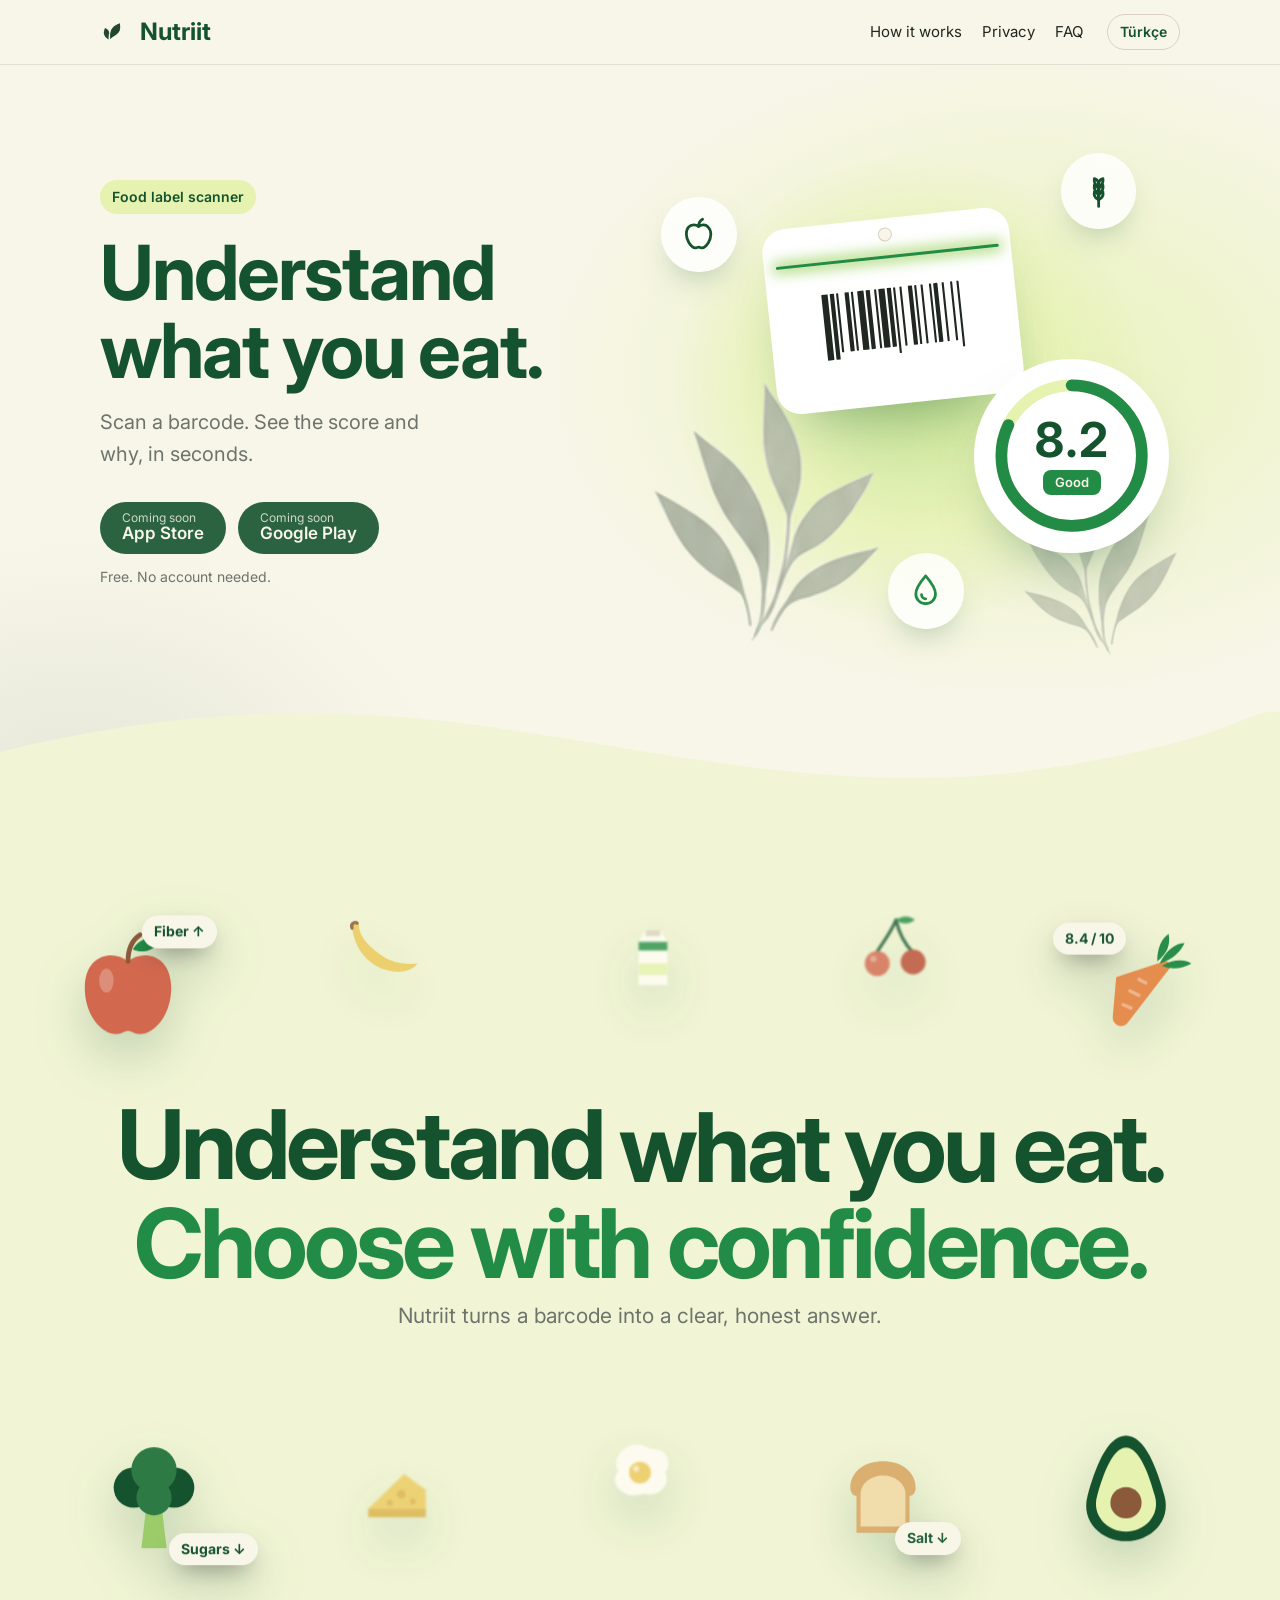
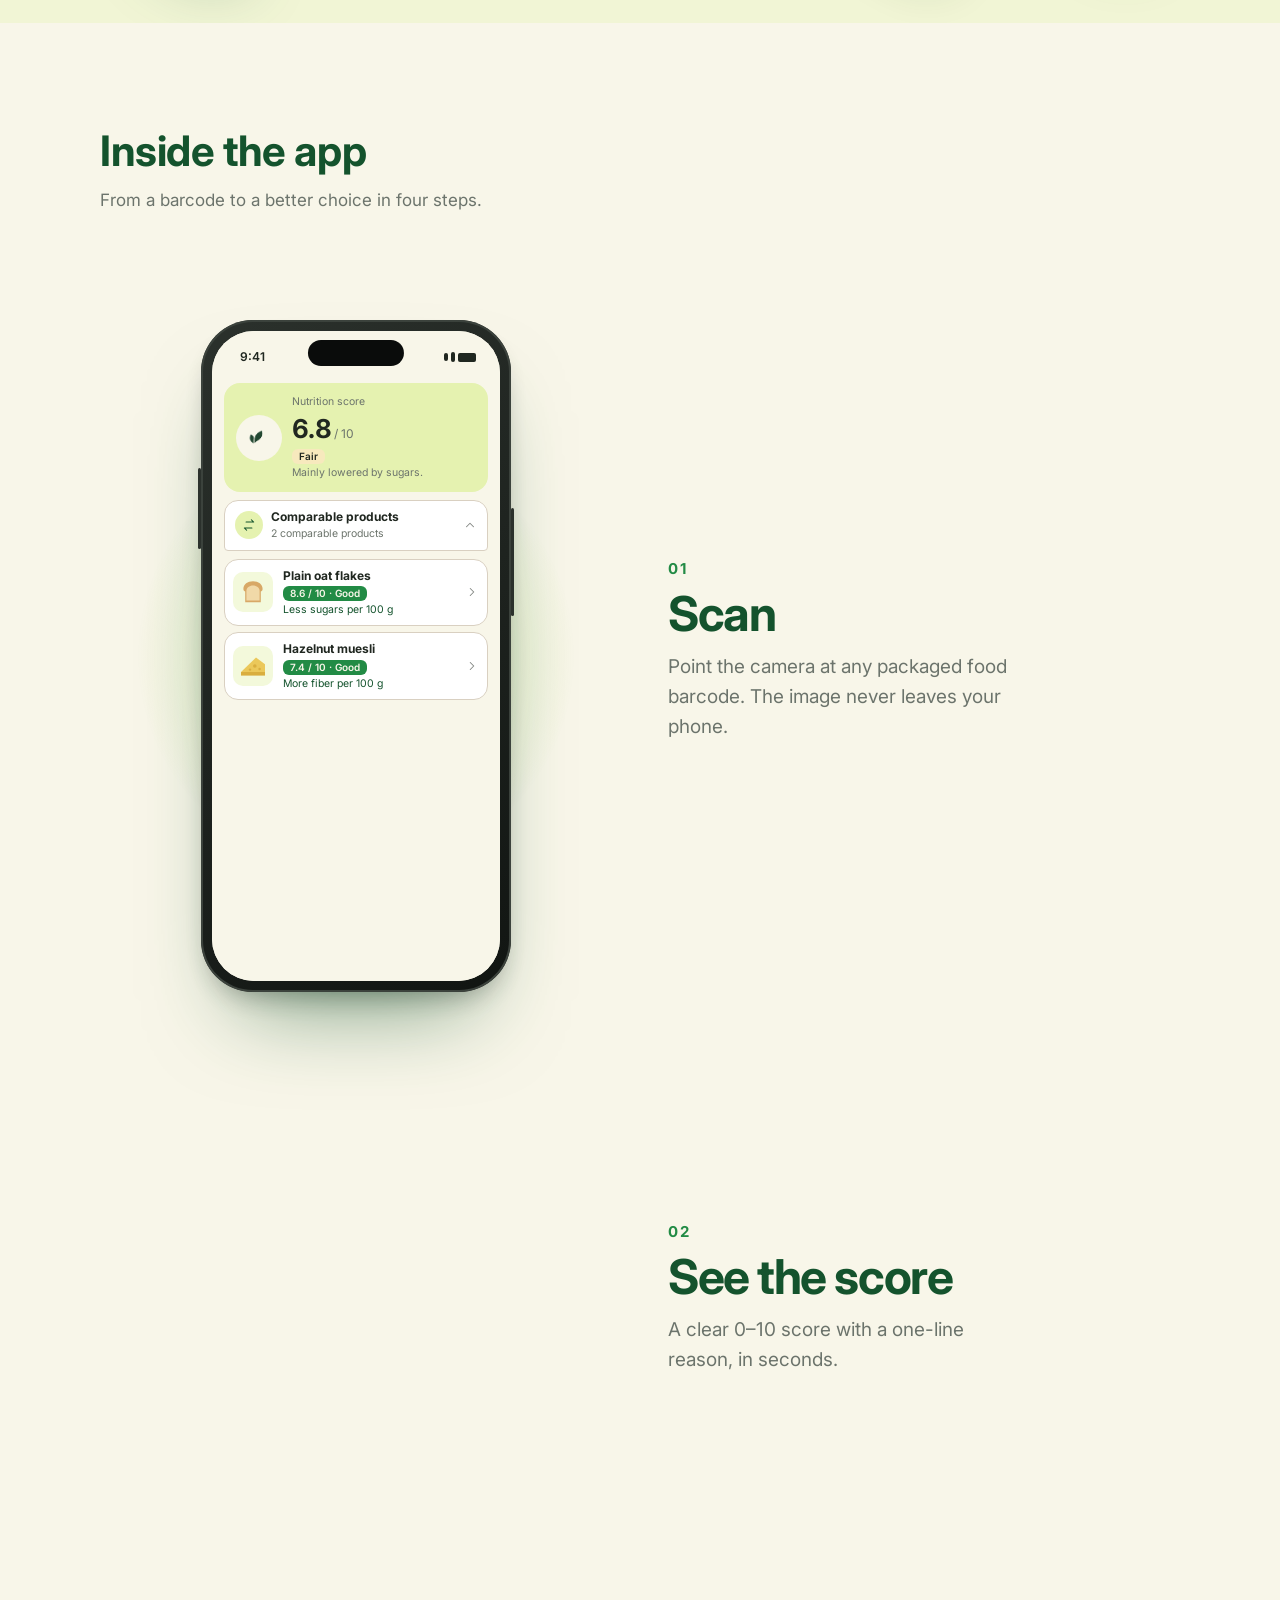
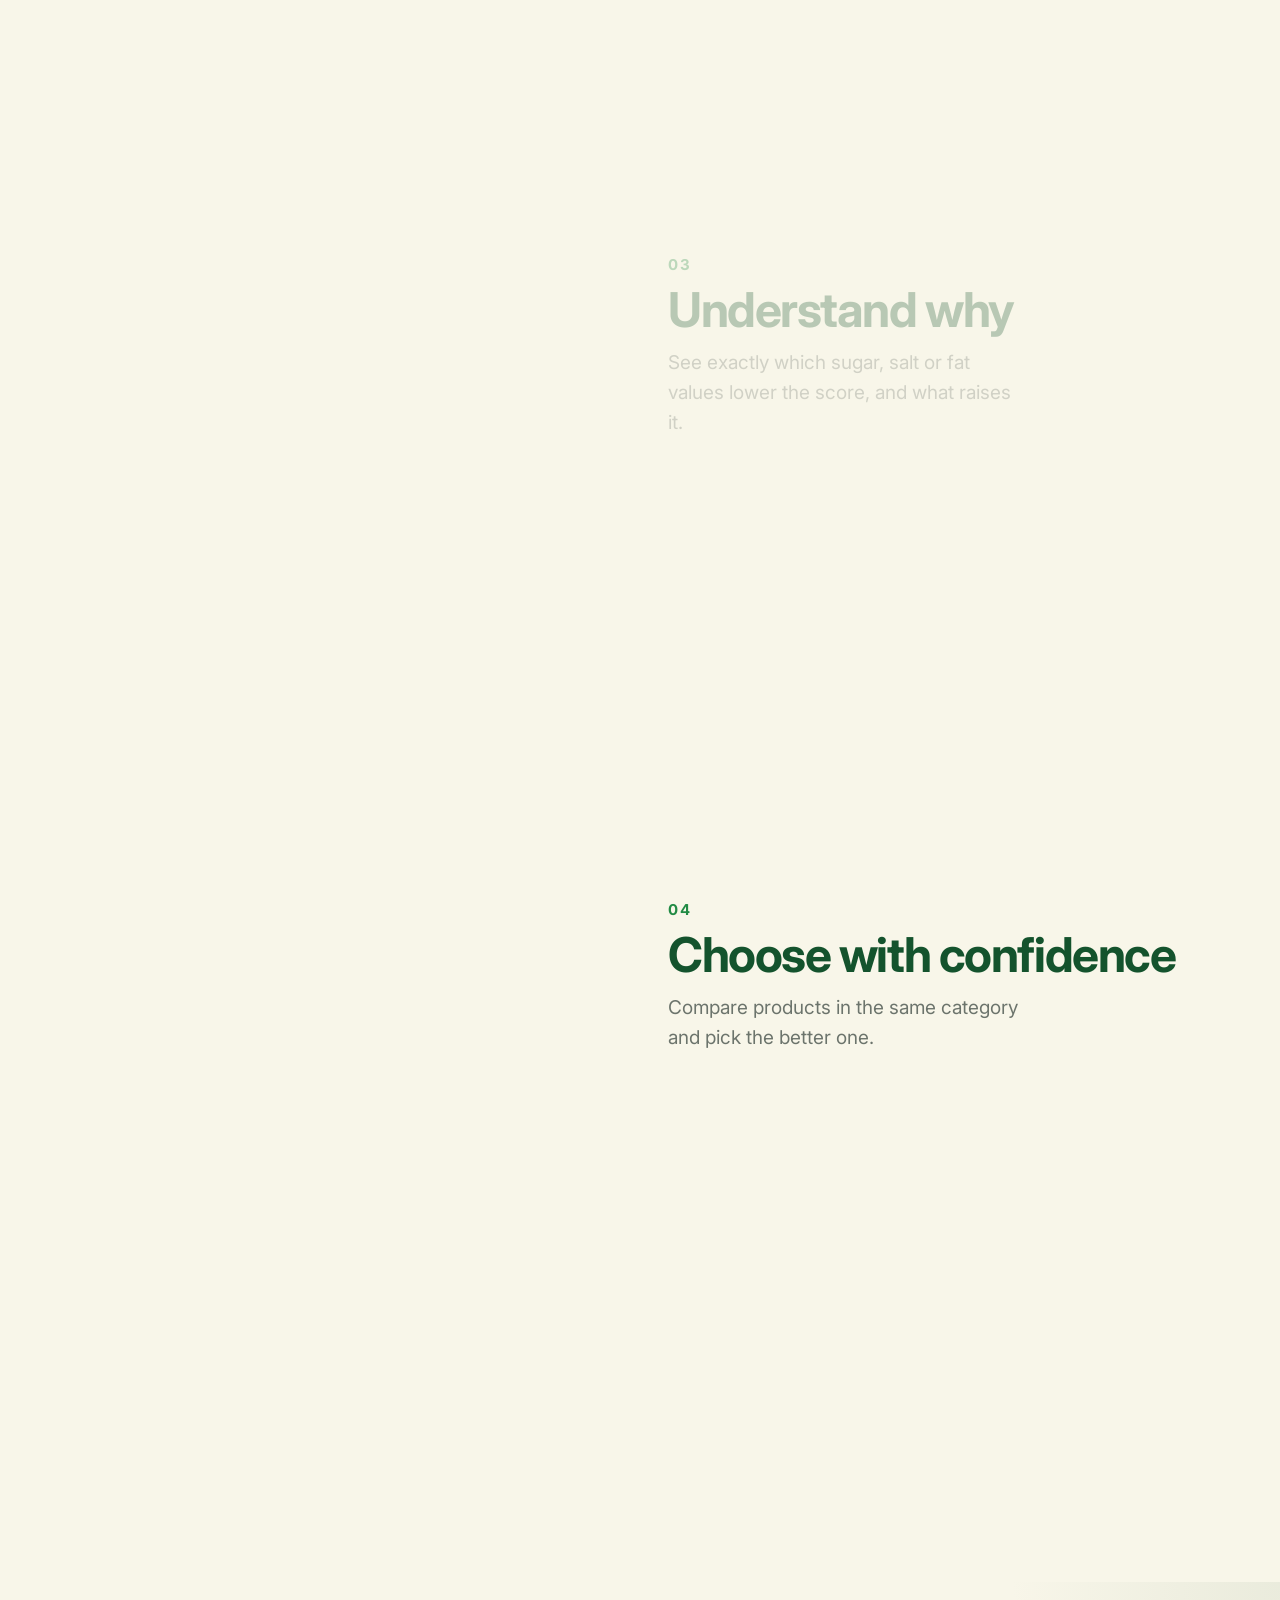
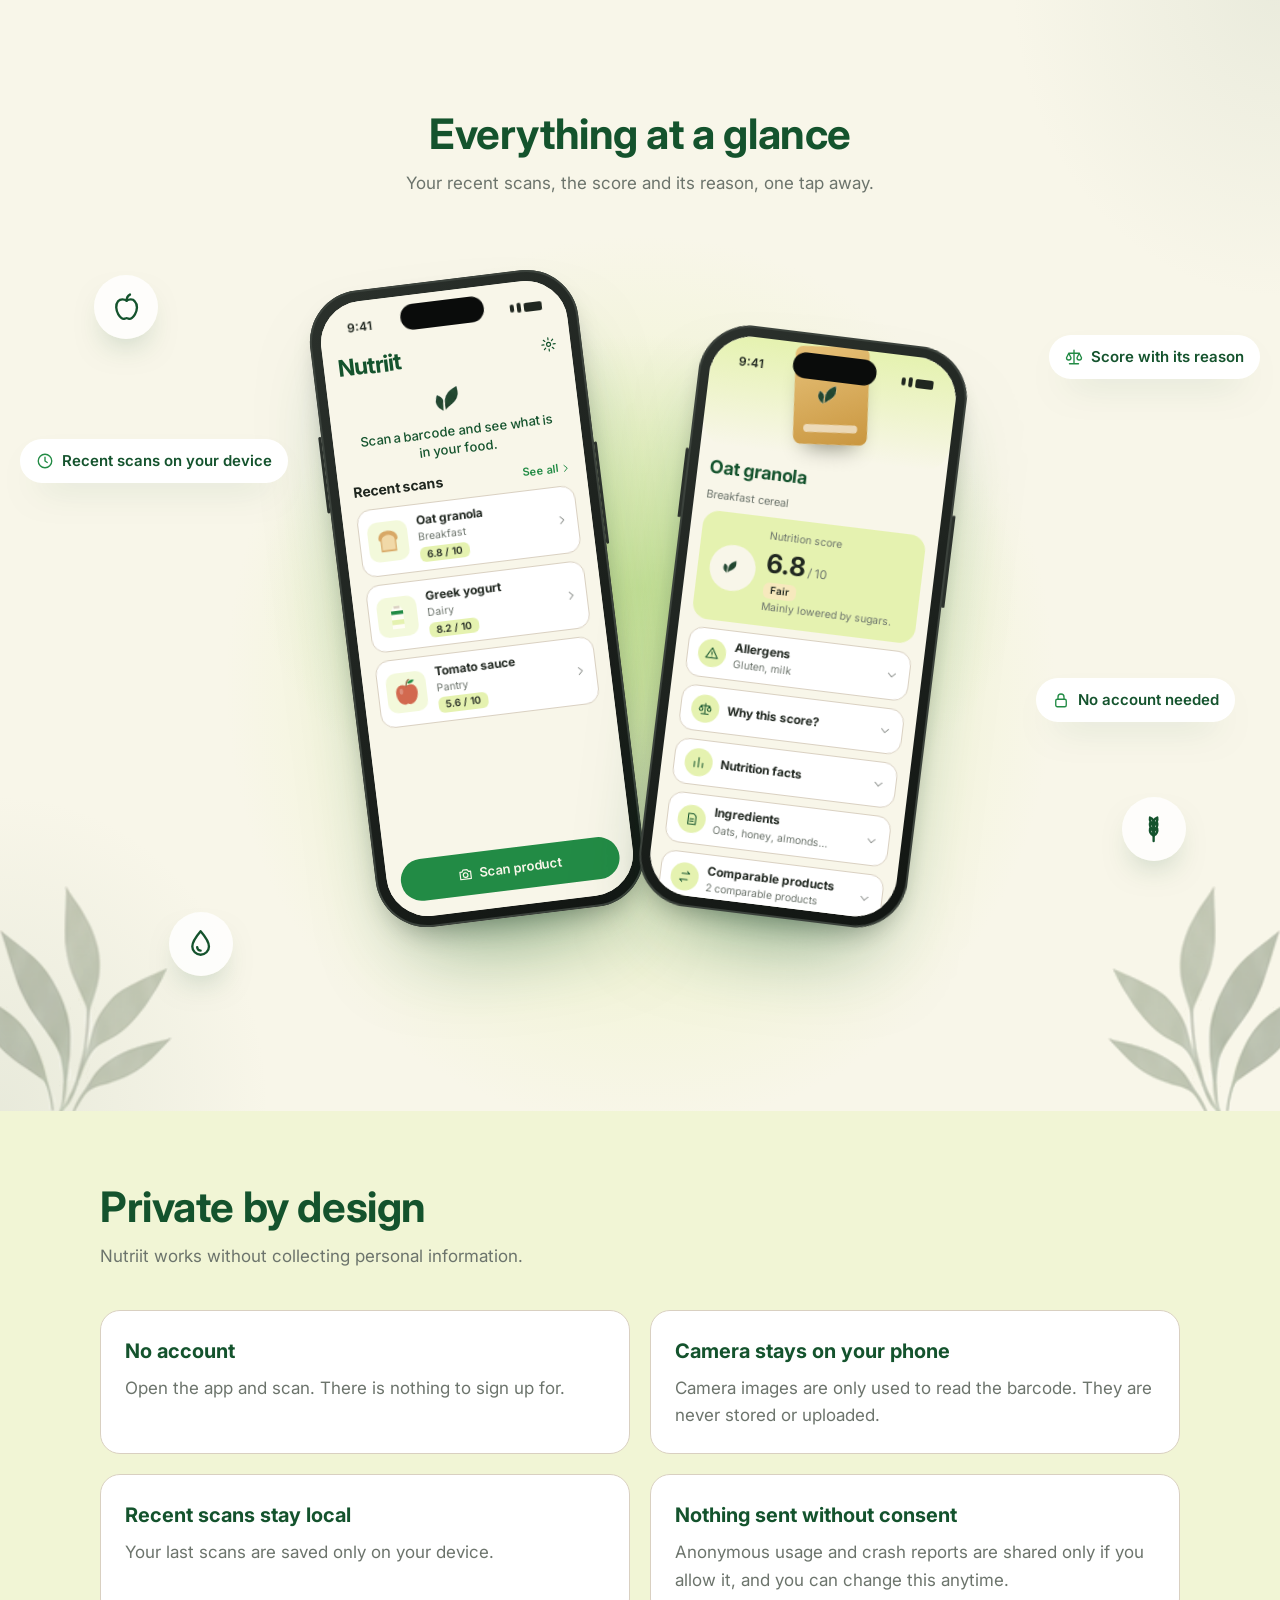
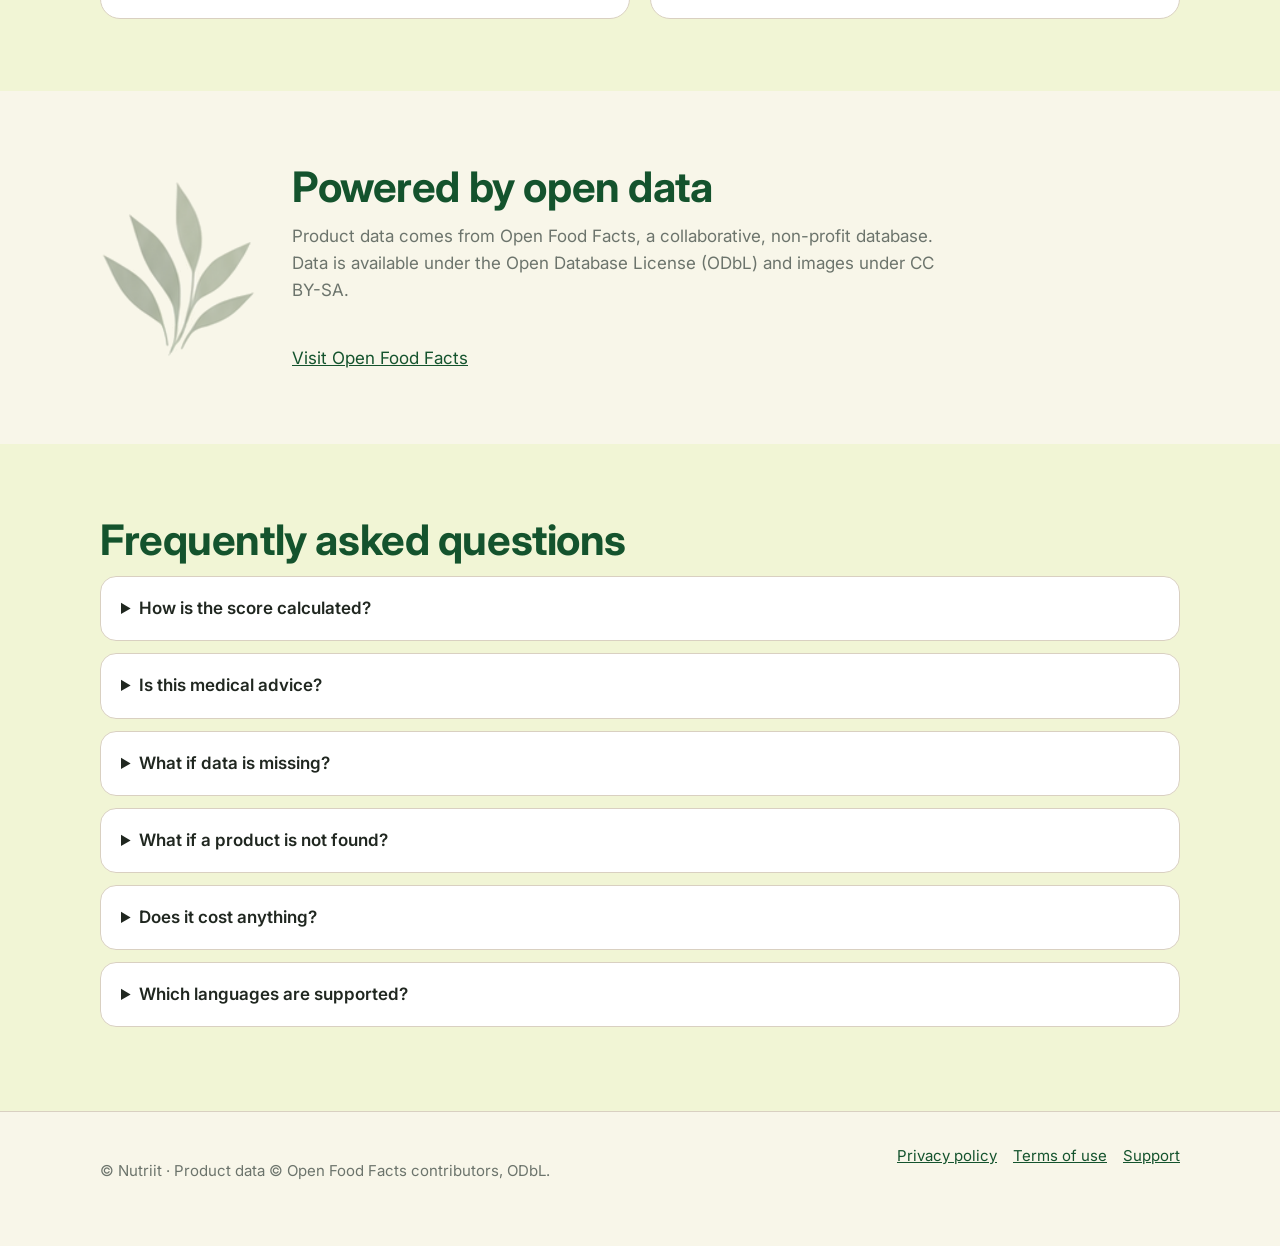
==== index.html @ f5e6ed60 "Add Nutriit landing page, privacy policy and terms of use Co-Authored-By: Claude Opus 5.5 <noreply@a" ====
<!doctype html>
<html lang="en">
<head>
<meta charset="utf-8">
<meta name="viewport" content="width=device-width, initial-scale=1">
<title>Nutriit — Understand what you eat</title>
<meta name="description" content="Scan a barcode and see a clear nutrition score with the reason behind it. No account needed.">
<meta name="theme-color" content="#F8F6E9">
<meta property="og:title" content="Nutriit — Understand what you eat">
<meta property="og:description" content="Scan a barcode and see a clear nutrition score with the reason behind it. No account needed.">
<link rel="icon" href="assets/app-icon.png">
<link rel="preconnect" href="https://fonts.googleapis.com">
<link rel="preconnect" href="https://fonts.gstatic.com" crossorigin>
<link href="https://fonts.googleapis.com/css2?family=Inter:wght@400;500;600;700&display=swap" rel="stylesheet">
<link rel="stylesheet" href="assets/style.css">
<script>document.documentElement.classList.add('js')</script>
<script src="assets/main.js" defer></script>
</head>
<body>
<a class="skip" href="#main">Skip to content</a>
<header class="site">
  <nav class="wrap nav" aria-label="Main">
    <a class="brand" href="index.html"><img src="assets/leaf-mark.png" alt="" width="32"> Nutriit</a>
    <ul>
      <li><a href="index.html#how">How it works</a></li>
      <li><a href="index.html#privacy">Privacy</a></li>
      <li><a href="index.html#faq">FAQ</a></li>
    </ul>
    <a class="lang" href="tr/index.html" hreflang="tr" lang="tr">Türkçe</a>
  </nav>
</header>
<main id="main">
<section class="hero">
  <div class="wrap hero-grid">
    <div class="hero-copy" data-reveal>
      <span class="eyebrow">Food label scanner</span>
      <h1>Understand what you eat.</h1>
      <p class="lead">Scan a barcode. See the score and why, in seconds.</p>
      <div class="stores">
        <span class="store" aria-disabled="true"><span><small>Coming soon</small>App Store</span></span>
        <span class="store" aria-disabled="true"><span><small>Coming soon</small>Google Play</span></span>
      </div>
      <p class="note">Free. No account needed.</p>
    </div>
    <div class="scene" data-reveal role="img" aria-label="A barcode being scanned next to a nutrition score of 8.2 out of 10, rated Good">
      <svg width="0" height="0" class="defs" aria-hidden="true" focusable="false">
  <symbol id="leaf" viewBox="0 0 100 100"><path d="M50 4C82 22 88 66 50 96 18 66 18 22 50 4Z" fill="currentColor"/><path d="M50 16V88" stroke="#F8F6E9" stroke-opacity=".45" stroke-width="3" fill="none" stroke-linecap="round"/></symbol>
</svg>
      <div class="glow"></div>
      <img class="plant" src="assets/plant.png" alt="">
      <img class="plant mirror" src="assets/plant.png" alt="">
      <div class="seeds"><span style="--x:12%;--d:0s"></span><span style="--x:30%;--d:1.6s"></span><span style="--x:48%;--d:3.1s"></span><span style="--x:66%;--d:0.8s"></span><span style="--x:82%;--d:2.4s"></span><span style="--x:22%;--d:4s"></span><span style="--x:58%;--d:5s"></span></div>
      <svg class="leaf-fly l1"><use href="#leaf"/></svg><svg class="leaf-fly l2"><use href="#leaf"/></svg><svg class="leaf-fly l3"><use href="#leaf"/></svg><svg class="leaf-fly l4"><use href="#leaf"/></svg>
      <div class="tag"><svg class="barcode" viewBox="0 0 114 64" preserveAspectRatio="none" fill="currentColor"><rect x="4" y="4" width="4.8" height="58" rx="0.4"/><rect x="10.4" y="4" width="3.2" height="58" rx="0.4"/><rect x="15.200000000000001" y="4" width="1.6" height="52" rx="0.4"/><rect x="21.6" y="4" width="3.2" height="52" rx="0.4"/><rect x="26.400000000000002" y="4" width="1.6" height="52" rx="0.4"/><rect x="31.200000000000003" y="4" width="4.8" height="52" rx="0.4"/><rect x="37.6" y="4" width="3.2" height="52" rx="0.4"/><rect x="44.00000000000001" y="4" width="1.6" height="52" rx="0.4"/><rect x="47.20000000000001" y="4" width="4.8" height="52" rx="0.4"/><rect x="53.600000000000016" y="4" width="3.2" height="52" rx="0.4"/><rect x="58.40000000000002" y="4" width="1.6" height="58" rx="0.4"/><rect x="63.200000000000024" y="4" width="1.6" height="52" rx="0.4"/><rect x="69.60000000000002" y="4" width="3.2" height="52" rx="0.4"/><rect x="74.40000000000002" y="4" width="1.6" height="52" rx="0.4"/><rect x="79.20000000000002" y="4" width="1.6" height="52" rx="0.4"/><rect x="85.60000000000001" y="4" width="1.6" height="52" rx="0.4"/><rect x="88.8" y="4" width="3.2" height="52" rx="0.4"/><rect x="95.2" y="4" width="1.6" height="52" rx="0.4"/><rect x="101.6" y="4" width="1.6" height="52" rx="0.4"/><rect x="106.39999999999999" y="4" width="1.6" height="58" rx="0.4"/></svg><span class="scan"></span></div>
      <div class="seal">
        <svg class="ring" viewBox="0 0 100 100"><circle class="track" cx="50" cy="50" r="42"/><circle class="bar" cx="50" cy="50" r="42" style="--to:47.5"/></svg>
        <div class="seal-inner"><span class="seal-num" data-count="8.2">8.2</span><span class="seal-chip">Good</span></div>
      </div>
      <span class="bubble b1"><svg viewBox="0 0 24 24" fill="none" stroke="currentColor" stroke-width="1.7" stroke-linecap="round" stroke-linejoin="round"><path d="M12 7c-1.5-1.2-4.5-1.6-6.2.4C3.8 9.8 4.3 14 6 16.8c1.3 2.1 3 3.7 4.6 3.2.6-.2 1-.4 1.4-.4s.8.2 1.4.4c1.6.5 3.3-1.1 4.6-3.2 1.7-2.8 2.2-7-.2-9.4C16.5 5.4 13.5 5.8 12 7Z"/><path d="M12 7c0-2 .8-3.6 2.4-4.4"/></svg></span>
      <span class="bubble b2"><svg viewBox="0 0 24 24" fill="none" stroke="currentColor" stroke-width="1.7" stroke-linecap="round" stroke-linejoin="round"><path d="M12 21V6"/><path d="M12 9c-2-1-3-3-2.6-5 2 .6 3 2.4 2.6 5Z"/><path d="M12 9c2-1 3-3 2.6-5-2 .6-3 2.4-2.6 5Z"/><path d="M12 13c-2-1-3-3-2.6-5 2 .6 3 2.4 2.6 5Z"/><path d="M12 13c2-1 3-3 2.6-5-2 .6-3 2.4-2.6 5Z"/><path d="M12 17c-2-1-3-3-2.6-5 2 .6 3 2.4 2.6 5Z"/><path d="M12 17c2-1 3-3 2.6-5-2 .6-3 2.4-2.6 5Z"/></svg></span>
      <span class="bubble b3"><svg viewBox="0 0 24 24" fill="none" stroke="currentColor" stroke-width="1.7" stroke-linecap="round" stroke-linejoin="round"><path d="M12 3s-6 7-6 11a6 6 0 0 0 12 0c0-4-6-11-6-11Z"/><path d="M9.5 14.5a2.5 2.5 0 0 0 2.5 2.5"/></svg></span>
    </div>
  </div>
  <svg class="ground" viewBox="0 0 1440 120" preserveAspectRatio="none" aria-hidden="true"><path d="M0 70C180 30 360 20 560 46s400 70 620 40 220-60 260-56V120H0Z" fill="currentColor"/></svg>
</section>

<section class="motto" data-scrub data-float style="--n:7">
  <div class="food-band top" aria-hidden="true"><div class="food" style="--x:10%;--y:50%;--z:1.0;--dur:14s;--del:-0.0s;--spin:50s"><div class="food-float"><svg viewBox="0 0 100 100" class="food-art" aria-hidden="true"><path d="M50 30C38 20 14 24 14 52c0 26 18 42 30 38 3-1 4-2 6-2s3 1 6 2c12 4 30-12 30-38 0-28-24-32-36-22Z" fill="var(--f-red)"/><path d="M50 30c0-10 4-18 10-22" stroke="var(--f-brown)" stroke-width="4" fill="none" stroke-linecap="round"/><path d="M54 20c6-10 18-12 24-8-6 9-16 12-24 8Z" fill="var(--fresh)"/><ellipse cx="32" cy="46" rx="6" ry="10" fill="#fff" opacity=".25"/></svg><span class="food-chip">Fiber ↑</span></div></div><div class="food m-hide" style="--x:30%;--y:38%;--z:0.7;--dur:17s;--del:-1.7s;--spin:61s"><div class="food-float"><svg viewBox="0 0 100 100" class="food-art" aria-hidden="true"><path d="M12 30c4 30 26 52 56 52 10 0 18-4 22-10-14 2-30 0-44-10S20 40 20 26c0-4-8-2-8 4Z" fill="var(--f-yellow)"/><path d="M12 30c-2-4 2-8 6-6" stroke="var(--f-brown)" stroke-width="4" fill="none" stroke-linecap="round"/></svg></div></div><div class="food" style="--x:51%;--y:44%;--z:0.6;--dur:20s;--del:-3.4s;--spin:72s"><div class="food-float"><svg viewBox="0 0 100 100" class="food-art" aria-hidden="true"><path d="M30 30 40 14h20l10 16v60H30Z" fill="#FFFDF5"/><path d="M30 30h40v12H30Z" fill="var(--fresh)"/><path d="M40 14h20v8H40Z" fill="var(--stone)"/><path d="M30 60h40v16H30Z" fill="var(--soft-lime)"/></svg></div></div><div class="food m-hide" style="--x:70%;--y:40%;--z:0.65;--dur:14s;--del:-5.1s;--spin:83s"><div class="food-float"><svg viewBox="0 0 100 100" class="food-art" aria-hidden="true"><path d="M50 14c-6 16-18 30-26 44M50 14c4 18 10 30 22 42" stroke="var(--forest)" stroke-width="4" fill="none" stroke-linecap="round"/><path d="M50 14c8-6 18-6 24 0-8 6-16 6-24 0Z" fill="var(--fresh)"/><circle cx="26" cy="70" r="16" fill="var(--f-red)"/><circle cx="72" cy="68" r="16" fill="#B84A35"/><circle cx="21" cy="64" r="4" fill="#fff" opacity=".35"/></svg></div></div><div class="food" style="--x:89%;--y:52%;--z:0.95;--dur:17s;--del:-6.8s;--spin:54s"><div class="food-float"><svg viewBox="0 0 100 100" class="food-art" aria-hidden="true"><path d="M30 40 72 26c4-1 7 3 5 6L40 80c-5 6-14 2-13-6Z" fill="var(--f-orange)"/><path d="M68 28c6-12 14-18 22-18-4 8-10 14-22 18ZM70 30c10-6 20-6 26-2-8 4-16 6-26 2ZM66 26c0-12 4-20 10-24 2 10-2 18-10 24Z" fill="var(--fresh)"/><path d="M42 52l8 4M36 64l7 3M50 42l6 3" stroke="#fff" stroke-opacity=".35" stroke-width="3" stroke-linecap="round"/></svg><span class="food-chip left">8.4 / 10</span></div></div></div>
  <div class="wrap motto-inner">
    <p class="motto-text" aria-label="Understand what you eat. Choose with confidence."><span class="w" style="--i:0">Understand</span> <span class="w" style="--i:1">what</span> <span class="w" style="--i:2">you</span> <span class="w" style="--i:3">eat.</span><br><span class="w accent" style="--i:4">Choose</span> <span class="w accent" style="--i:5">with</span> <span class="w accent" style="--i:6">confidence.</span> </p>
    <p class="motto-sub" data-reveal>Nutriit turns a barcode into a clear, honest answer.</p>
  </div>
  <div class="food-band bottom" aria-hidden="true"><div class="food" style="--x:12%;--y:50%;--z:1.05;--dur:20s;--del:-8.5s;--spin:65s"><div class="food-float"><svg viewBox="0 0 100 100" class="food-art" aria-hidden="true"><path d="M44 58h12l4 34H40Z" fill="#9CCB6A"/><circle cx="34" cy="44" r="16" fill="var(--forest)"/><circle cx="66" cy="44" r="16" fill="var(--forest)"/><circle cx="50" cy="30" r="18" fill="#2E7A45"/><circle cx="50" cy="52" r="14" fill="#2E7A45"/></svg><span class="food-chip">Sugars ↓</span></div></div><div class="food m-hide" style="--x:31%;--y:56%;--z:0.6;--dur:14s;--del:-1.2s;--spin:76s"><div class="food-float"><svg viewBox="0 0 100 100" class="food-art" aria-hidden="true"><path d="M10 70 60 22l30 22v26Z" fill="var(--f-yellow)"/><path d="M10 70h80v12H10Z" fill="#D9AE3F"/><circle cx="56" cy="50" r="6" fill="#D9AE3F"/><circle cx="72" cy="60" r="4" fill="#D9AE3F"/><circle cx="40" cy="62" r="4" fill="#D9AE3F"/></svg></div></div><div class="food" style="--x:50%;--y:46%;--z:0.65;--dur:17s;--del:-2.9s;--spin:87s"><div class="food-float"><svg viewBox="0 0 100 100" class="food-art" aria-hidden="true"><path d="M22 50c-8-16 6-34 24-34 10 0 14 6 24 6 14 0 22 18 12 30 8 14-6 30-22 28-10-2-14 4-26 0-16-6-20-20-12-30Z" fill="#FFFDF5"/><circle cx="50" cy="52" r="14" fill="var(--f-yellow)"/><circle cx="45" cy="47" r="4" fill="#fff" opacity=".6"/></svg></div></div><div class="food" style="--x:69%;--y:54%;--z:0.85;--dur:20s;--del:-4.6s;--spin:58s"><div class="food-float"><svg viewBox="0 0 100 100" class="food-art" aria-hidden="true"><path d="M18 40c0-16 14-26 32-26s32 10 32 26c0 6-4 8-6 8v36H24V48c-2 0-6-2-6-8Z" fill="var(--f-tan)"/><path d="M28 46c0-10 10-18 22-18s22 8 22 18v32H28Z" fill="#F1D9A8"/></svg><span class="food-chip">Salt ↓</span></div></div><div class="food" style="--x:88%;--y:48%;--z:1.0;--dur:14s;--del:-6.3s;--spin:69s"><div class="food-float"><svg viewBox="0 0 100 100" class="food-art" aria-hidden="true"><path d="M50 6C66 6 76 34 82 56c6 22-12 38-32 38S12 78 18 56C24 34 34 6 50 6Z" fill="var(--forest)"/><path d="M50 16c11 0 19 22 24 40 5 17-9 30-24 30S21 73 26 56c5-18 13-40 24-40Z" fill="var(--soft-lime)"/><circle cx="50" cy="62" r="13" fill="var(--f-brown)"/></svg></div></div></div>
</section>

<section id="how" class="tour" data-tour data-active="0">
  <div class="wrap">
    <div class="tour-head" data-reveal>
      <h2>Inside the app</h2>
      <p class="section-lead">From a barcode to a better choice in four steps.</p>
    </div>
    <div class="tour-grid">
      <div class="tour-sticky"><div class="tour-glow"></div><div class="iphone big"><div class="iphone-screen"><div class="tour-screen" data-screen="0"><div class="m-screen m-scanner"><div class="sb dark"><span>9:41</span><span class="sb-icons"><i></i><i></i><i></i></span></div>
  <div class="m-cam"><span class="blob b1"></span><span class="blob b2"></span><span class="blob b3"></span></div>
  <div class="m-top"><span class="m-round"><svg class="ui-icon " viewBox="0 0 24 24" fill="none" stroke="currentColor" stroke-width="1.8" stroke-linecap="round" stroke-linejoin="round" aria-hidden="true"><path d="M6 6l12 12M18 6 6 18"/></svg></span><span class="m-round"><svg class="ui-icon " viewBox="0 0 24 24" fill="none" stroke="currentColor" stroke-width="1.8" stroke-linecap="round" stroke-linejoin="round" aria-hidden="true"><path d="M8 3h8v4l-2 3v11h-4V10L8 7Z"/><path d="M12 13v2"/></svg></span></div>
  <div class="m-frame"><svg viewBox="0 0 100 86" preserveAspectRatio="none" class="m-corners"><path d="M2 26V12A10 10 0 0 1 12 2h14M74 2h14a10 10 0 0 1 10 10v14M98 60v14a10 10 0 0 1-10 10H74M26 84H12A10 10 0 0 1 2 74V60" fill="none" stroke="#F8F6E9" stroke-width="2.4" stroke-linecap="round"/></svg>
    <div class="m-code"><i style="width:3px"></i><i style="width:1px"></i><i style="width:2px"></i><i style="width:1px"></i><i style="width:1px"></i><i style="width:3px"></i><i style="width:2px"></i><i style="width:1px"></i><i style="width:1px"></i><i style="width:2px"></i><i style="width:3px"></i><i style="width:1px"></i><i style="width:2px"></i><i style="width:2px"></i><i style="width:1px"></i><i style="width:1px"></i><i style="width:3px"></i><i style="width:1px"></i><i style="width:2px"></i><i style="width:1px"></i><i style="width:1px"></i><i style="width:2px"></i><i style="width:1px"></i><i style="width:3px"></i><i style="width:2px"></i><i style="width:1px"></i></div><span class="m-scanline"></span></div>
  <div class="m-sheet"><span class="m-spin"></span><p>Looking up product…</p></div>
</div></div><div class="tour-screen" data-screen="1"><div class="m-screen m-detail"><div class="sb"><span>9:41</span><span class="sb-icons"><i></i><i></i><i></i></span></div><div class="m-scroll">
  <div class="m-hero"><div class="m-box"><img src="assets/leaf-mark.png" alt=""><span></span></div></div>
  <p class="m-name">Oat granola</p><p class="m-brand">Breakfast cereal</p>
  <div class="m-scorecard"><span class="m-leafc"><img src="assets/leaf-mark.png" alt=""></span>
    <span class="m-col"><small>Nutrition score</small><span class="m-big"><b data-count="6.8">6.8</b> / 10</span><span class="m-chip fair">Fair</span><em>Mainly lowered by sugars.</em></span></div>
  <div class="m-acc" style="--i:0"><span class="m-ic"><svg class="ui-icon " viewBox="0 0 24 24" fill="none" stroke="currentColor" stroke-width="1.8" stroke-linecap="round" stroke-linejoin="round" aria-hidden="true"><path d="M12 3 2 20h20Z"/><path d="M12 10v4M12 17h.01"/></svg></span><span class="m-col"><b>Allergens</b><small>Gluten, milk</small></span><svg class="ui-icon m-chev" viewBox="0 0 24 24" fill="none" stroke="currentColor" stroke-width="1.8" stroke-linecap="round" stroke-linejoin="round" aria-hidden="true"><path d="m6 9 6 6 6-6"/></svg></div><div class="m-acc" style="--i:1"><span class="m-ic"><svg class="ui-icon " viewBox="0 0 24 24" fill="none" stroke="currentColor" stroke-width="1.8" stroke-linecap="round" stroke-linejoin="round" aria-hidden="true"><path d="M12 3v18M6 21h12M5 7h14M5 7l-3 6a3 3 0 0 0 6 0ZM19 7l-3 6a3 3 0 0 0 6 0Z"/></svg></span><span class="m-col"><b>Why this score?</b></span><svg class="ui-icon m-chev" viewBox="0 0 24 24" fill="none" stroke="currentColor" stroke-width="1.8" stroke-linecap="round" stroke-linejoin="round" aria-hidden="true"><path d="m6 9 6 6 6-6"/></svg></div><div class="m-acc" style="--i:2"><span class="m-ic"><svg class="ui-icon " viewBox="0 0 24 24" fill="none" stroke="currentColor" stroke-width="1.8" stroke-linecap="round" stroke-linejoin="round" aria-hidden="true"><path d="M5 20V11M12 20V4M19 20v-7"/></svg></span><span class="m-col"><b>Nutrition facts</b></span><svg class="ui-icon m-chev" viewBox="0 0 24 24" fill="none" stroke="currentColor" stroke-width="1.8" stroke-linecap="round" stroke-linejoin="round" aria-hidden="true"><path d="m6 9 6 6 6-6"/></svg></div><div class="m-acc" style="--i:3"><span class="m-ic"><svg class="ui-icon " viewBox="0 0 24 24" fill="none" stroke="currentColor" stroke-width="1.8" stroke-linecap="round" stroke-linejoin="round" aria-hidden="true"><path d="M6 3h9l4 4v14H6Z"/><path d="M9 12h6M9 16h6"/></svg></span><span class="m-col"><b>Ingredients</b><small>Oats, honey, almonds…</small></span><svg class="ui-icon m-chev" viewBox="0 0 24 24" fill="none" stroke="currentColor" stroke-width="1.8" stroke-linecap="round" stroke-linejoin="round" aria-hidden="true"><path d="m6 9 6 6 6-6"/></svg></div><div class="m-acc" style="--i:4"><span class="m-ic"><svg class="ui-icon " viewBox="0 0 24 24" fill="none" stroke="currentColor" stroke-width="1.8" stroke-linecap="round" stroke-linejoin="round" aria-hidden="true"><path d="M7 7h13l-4-4M17 17H4l4 4"/></svg></span><span class="m-col"><b>Comparable products</b><small>2 comparable products</small></span><svg class="ui-icon m-chev" viewBox="0 0 24 24" fill="none" stroke="currentColor" stroke-width="1.8" stroke-linecap="round" stroke-linejoin="round" aria-hidden="true"><path d="m6 9 6 6 6-6"/></svg></div>
</div></div></div><div class="tour-screen" data-screen="2"><div class="m-screen m-detail"><div class="sb"><span>9:41</span><span class="sb-icons"><i></i><i></i><i></i></span></div><div class="m-scroll m-shift">
  <div class="m-scorecard"><span class="m-leafc"><img src="assets/leaf-mark.png" alt=""></span>
    <span class="m-col"><small>Nutrition score</small><span class="m-big"><b >6.8</b> / 10</span><span class="m-chip fair">Fair</span><em>Mainly lowered by sugars.</em></span></div>
  <div class="m-acc" style="--i:0"><span class="m-ic"><svg class="ui-icon " viewBox="0 0 24 24" fill="none" stroke="currentColor" stroke-width="1.8" stroke-linecap="round" stroke-linejoin="round" aria-hidden="true"><path d="M12 3 2 20h20Z"/><path d="M12 10v4M12 17h.01"/></svg></span><span class="m-col"><b>Allergens</b><small>Gluten, milk</small></span><svg class="ui-icon m-chev" viewBox="0 0 24 24" fill="none" stroke="currentColor" stroke-width="1.8" stroke-linecap="round" stroke-linejoin="round" aria-hidden="true"><path d="m6 9 6 6 6-6"/></svg></div><div class="m-acc open" style="--i:1"><span class="m-ic"><svg class="ui-icon " viewBox="0 0 24 24" fill="none" stroke="currentColor" stroke-width="1.8" stroke-linecap="round" stroke-linejoin="round" aria-hidden="true"><path d="M12 3v18M6 21h12M5 7h14M5 7l-3 6a3 3 0 0 0 6 0ZM19 7l-3 6a3 3 0 0 0 6 0Z"/></svg></span><span class="m-col"><b>Why this score?</b></span><svg class="ui-icon m-chev" viewBox="0 0 24 24" fill="none" stroke="currentColor" stroke-width="1.8" stroke-linecap="round" stroke-linejoin="round" aria-hidden="true"><path d="m6 9 6 6 6-6"/></svg></div><div class="m-why"><p class="m-gh neg">Lowers the score</p><div class="m-factor neg" style="--i:0"><span class="m-fc"><svg class="ui-icon " viewBox="0 0 24 24" fill="none" stroke="currentColor" stroke-width="1.8" stroke-linecap="round" stroke-linejoin="round" aria-hidden="true"><circle cx="12" cy="12" r="4"/><path d="M8.5 9.5 4 7l1 5M15.5 14.5 20 17l-1-5"/></svg></span><span class="m-col"><b>Sugars: 24 g</b><small>(per 100 g)</small></span><span class="m-meter"><i style="--w:78%"></i></span></div><div class="m-factor neg" style="--i:1"><span class="m-fc"><svg class="ui-icon " viewBox="0 0 24 24" fill="none" stroke="currentColor" stroke-width="1.8" stroke-linecap="round" stroke-linejoin="round" aria-hidden="true"><path d="M12 3s-6 7-6 11a6 6 0 0 0 12 0c0-4-6-11-6-11Z"/></svg></span><span class="m-col"><b>Saturated fat: 4 g</b><small>(per 100 g)</small></span><span class="m-meter"><i style="--w:46%"></i></span></div><p class="m-gh pos">Raises the score</p><div class="m-factor pos" style="--i:2"><span class="m-fc"><svg class="ui-icon " viewBox="0 0 24 24" fill="none" stroke="currentColor" stroke-width="1.8" stroke-linecap="round" stroke-linejoin="round" aria-hidden="true"><path d="M12 21V6"/><path d="M12 10c-2-1-3-3-2.6-5 2 .6 3 2.4 2.6 5ZM12 10c2-1 3-3 2.6-5-2 .6-3 2.4-2.6 5ZM12 15c-2-1-3-3-2.6-5 2 .6 3 2.4 2.6 5ZM12 15c2-1 3-3 2.6-5-2 .6-3 2.4-2.6 5Z"/></svg></span><span class="m-col"><b>Fiber: 7 g</b><small>(per 100 g)</small></span><span class="m-meter"><i style="--w:62%"></i></span></div><div class="m-factor pos" style="--i:3"><span class="m-fc"><svg class="ui-icon " viewBox="0 0 24 24" fill="none" stroke="currentColor" stroke-width="1.8" stroke-linecap="round" stroke-linejoin="round" aria-hidden="true"><path d="M6 9c2-4 9-5 12-1s1 10-5 10-9-4-7-9Z"/><circle cx="13" cy="12" r="2"/></svg></span><span class="m-col"><b>Protein: 9 g</b><small>(per 100 g)</small></span><span class="m-meter"><i style="--w:54%"></i></span></div></div><div class="m-acc" style="--i:2"><span class="m-ic"><svg class="ui-icon " viewBox="0 0 24 24" fill="none" stroke="currentColor" stroke-width="1.8" stroke-linecap="round" stroke-linejoin="round" aria-hidden="true"><path d="M5 20V11M12 20V4M19 20v-7"/></svg></span><span class="m-col"><b>Nutrition facts</b></span><svg class="ui-icon m-chev" viewBox="0 0 24 24" fill="none" stroke="currentColor" stroke-width="1.8" stroke-linecap="round" stroke-linejoin="round" aria-hidden="true"><path d="m6 9 6 6 6-6"/></svg></div><div class="m-acc" style="--i:3"><span class="m-ic"><svg class="ui-icon " viewBox="0 0 24 24" fill="none" stroke="currentColor" stroke-width="1.8" stroke-linecap="round" stroke-linejoin="round" aria-hidden="true"><path d="M6 3h9l4 4v14H6Z"/><path d="M9 12h6M9 16h6"/></svg></span><span class="m-col"><b>Ingredients</b><small>Oats, honey, almonds…</small></span><svg class="ui-icon m-chev" viewBox="0 0 24 24" fill="none" stroke="currentColor" stroke-width="1.8" stroke-linecap="round" stroke-linejoin="round" aria-hidden="true"><path d="m6 9 6 6 6-6"/></svg></div><div class="m-acc" style="--i:4"><span class="m-ic"><svg class="ui-icon " viewBox="0 0 24 24" fill="none" stroke="currentColor" stroke-width="1.8" stroke-linecap="round" stroke-linejoin="round" aria-hidden="true"><path d="M7 7h13l-4-4M17 17H4l4 4"/></svg></span><span class="m-col"><b>Comparable products</b><small>2 comparable products</small></span><svg class="ui-icon m-chev" viewBox="0 0 24 24" fill="none" stroke="currentColor" stroke-width="1.8" stroke-linecap="round" stroke-linejoin="round" aria-hidden="true"><path d="m6 9 6 6 6-6"/></svg></div>
</div></div></div><div class="tour-screen" data-screen="3"><div class="m-screen m-detail"><div class="sb"><span>9:41</span><span class="sb-icons"><i></i><i></i><i></i></span></div><div class="m-scroll m-shift2">
  <div class="m-scorecard"><span class="m-leafc"><img src="assets/leaf-mark.png" alt=""></span>
    <span class="m-col"><small>Nutrition score</small><span class="m-big"><b >6.8</b> / 10</span><span class="m-chip fair">Fair</span><em>Mainly lowered by sugars.</em></span></div>
  <div class="m-acc open"><span class="m-ic"><svg class="ui-icon " viewBox="0 0 24 24" fill="none" stroke="currentColor" stroke-width="1.8" stroke-linecap="round" stroke-linejoin="round" aria-hidden="true"><path d="M7 7h13l-4-4M17 17H4l4 4"/></svg></span><span class="m-col"><b>Comparable products</b><small>2 comparable products</small></span><svg class="ui-icon m-chev" viewBox="0 0 24 24" fill="none" stroke="currentColor" stroke-width="1.8" stroke-linecap="round" stroke-linejoin="round" aria-hidden="true"><path d="m6 9 6 6 6-6"/></svg></div>
  <div class="m-alts"><div class="m-card m-alt" style="--i:0"><span class="m-thumb"><svg viewBox="0 0 100 100" class="food-art" aria-hidden="true"><path d="M18 40c0-16 14-26 32-26s32 10 32 26c0 6-4 8-6 8v36H24V48c-2 0-6-2-6-8Z" fill="var(--f-tan)"/><path d="M28 46c0-10 10-18 22-18s22 8 22 18v32H28Z" fill="#F1D9A8"/></svg></span><span class="m-col"><b>Plain oat flakes</b><span class="m-badge">8.6 / 10 · Good</span><small>Less sugars per 100 g</small></span><svg class="ui-icon m-chev" viewBox="0 0 24 24" fill="none" stroke="currentColor" stroke-width="1.8" stroke-linecap="round" stroke-linejoin="round" aria-hidden="true"><path d="m9 6 6 6-6 6"/></svg></div><div class="m-card m-alt" style="--i:1"><span class="m-thumb"><svg viewBox="0 0 100 100" class="food-art" aria-hidden="true"><path d="M10 70 60 22l30 22v26Z" fill="var(--f-yellow)"/><path d="M10 70h80v12H10Z" fill="#D9AE3F"/><circle cx="56" cy="50" r="6" fill="#D9AE3F"/><circle cx="72" cy="60" r="4" fill="#D9AE3F"/><circle cx="40" cy="62" r="4" fill="#D9AE3F"/></svg></span><span class="m-col"><b>Hazelnut muesli</b><span class="m-badge">7.4 / 10 · Good</span><small>More fiber per 100 g</small></span><svg class="ui-icon m-chev" viewBox="0 0 24 24" fill="none" stroke="currentColor" stroke-width="1.8" stroke-linecap="round" stroke-linejoin="round" aria-hidden="true"><path d="m9 6 6 6-6 6"/></svg></div></div>
</div></div></div></div><span class="island"></span></div></div>
      <div class="tour-steps"><article class="tour-step" data-step="0">
      <span class="tour-num">01</span>
      <h3>Scan</h3>
      <p>Point the camera at any packaged food barcode. The image never leaves your phone.</p>
      <div class="tour-inline"><div class="iphone small"><div class="iphone-screen"><div class="m-screen m-scanner"><div class="sb dark"><span>9:41</span><span class="sb-icons"><i></i><i></i><i></i></span></div>
  <div class="m-cam"><span class="blob b1"></span><span class="blob b2"></span><span class="blob b3"></span></div>
  <div class="m-top"><span class="m-round"><svg class="ui-icon " viewBox="0 0 24 24" fill="none" stroke="currentColor" stroke-width="1.8" stroke-linecap="round" stroke-linejoin="round" aria-hidden="true"><path d="M6 6l12 12M18 6 6 18"/></svg></span><span class="m-round"><svg class="ui-icon " viewBox="0 0 24 24" fill="none" stroke="currentColor" stroke-width="1.8" stroke-linecap="round" stroke-linejoin="round" aria-hidden="true"><path d="M8 3h8v4l-2 3v11h-4V10L8 7Z"/><path d="M12 13v2"/></svg></span></div>
  <div class="m-frame"><svg viewBox="0 0 100 86" preserveAspectRatio="none" class="m-corners"><path d="M2 26V12A10 10 0 0 1 12 2h14M74 2h14a10 10 0 0 1 10 10v14M98 60v14a10 10 0 0 1-10 10H74M26 84H12A10 10 0 0 1 2 74V60" fill="none" stroke="#F8F6E9" stroke-width="2.4" stroke-linecap="round"/></svg>
    <div class="m-code"><i style="width:3px"></i><i style="width:1px"></i><i style="width:2px"></i><i style="width:1px"></i><i style="width:1px"></i><i style="width:3px"></i><i style="width:2px"></i><i style="width:1px"></i><i style="width:1px"></i><i style="width:2px"></i><i style="width:3px"></i><i style="width:1px"></i><i style="width:2px"></i><i style="width:2px"></i><i style="width:1px"></i><i style="width:1px"></i><i style="width:3px"></i><i style="width:1px"></i><i style="width:2px"></i><i style="width:1px"></i><i style="width:1px"></i><i style="width:2px"></i><i style="width:1px"></i><i style="width:3px"></i><i style="width:2px"></i><i style="width:1px"></i></div><span class="m-scanline"></span></div>
  <div class="m-sheet"><span class="m-spin"></span><p>Looking up product…</p></div>
</div></div><span class="island"></span></div></div>
    </article><article class="tour-step" data-step="1">
      <span class="tour-num">02</span>
      <h3>See the score</h3>
      <p>A clear 0–10 score with a one-line reason, in seconds.</p>
      <div class="tour-inline"><div class="iphone small"><div class="iphone-screen"><div class="m-screen m-detail"><div class="sb"><span>9:41</span><span class="sb-icons"><i></i><i></i><i></i></span></div><div class="m-scroll">
  <div class="m-hero"><div class="m-box"><img src="assets/leaf-mark.png" alt=""><span></span></div></div>
  <p class="m-name">Oat granola</p><p class="m-brand">Breakfast cereal</p>
  <div class="m-scorecard"><span class="m-leafc"><img src="assets/leaf-mark.png" alt=""></span>
    <span class="m-col"><small>Nutrition score</small><span class="m-big"><b data-count="6.8">6.8</b> / 10</span><span class="m-chip fair">Fair</span><em>Mainly lowered by sugars.</em></span></div>
  <div class="m-acc" style="--i:0"><span class="m-ic"><svg class="ui-icon " viewBox="0 0 24 24" fill="none" stroke="currentColor" stroke-width="1.8" stroke-linecap="round" stroke-linejoin="round" aria-hidden="true"><path d="M12 3 2 20h20Z"/><path d="M12 10v4M12 17h.01"/></svg></span><span class="m-col"><b>Allergens</b><small>Gluten, milk</small></span><svg class="ui-icon m-chev" viewBox="0 0 24 24" fill="none" stroke="currentColor" stroke-width="1.8" stroke-linecap="round" stroke-linejoin="round" aria-hidden="true"><path d="m6 9 6 6 6-6"/></svg></div><div class="m-acc" style="--i:1"><span class="m-ic"><svg class="ui-icon " viewBox="0 0 24 24" fill="none" stroke="currentColor" stroke-width="1.8" stroke-linecap="round" stroke-linejoin="round" aria-hidden="true"><path d="M12 3v18M6 21h12M5 7h14M5 7l-3 6a3 3 0 0 0 6 0ZM19 7l-3 6a3 3 0 0 0 6 0Z"/></svg></span><span class="m-col"><b>Why this score?</b></span><svg class="ui-icon m-chev" viewBox="0 0 24 24" fill="none" stroke="currentColor" stroke-width="1.8" stroke-linecap="round" stroke-linejoin="round" aria-hidden="true"><path d="m6 9 6 6 6-6"/></svg></div><div class="m-acc" style="--i:2"><span class="m-ic"><svg class="ui-icon " viewBox="0 0 24 24" fill="none" stroke="currentColor" stroke-width="1.8" stroke-linecap="round" stroke-linejoin="round" aria-hidden="true"><path d="M5 20V11M12 20V4M19 20v-7"/></svg></span><span class="m-col"><b>Nutrition facts</b></span><svg class="ui-icon m-chev" viewBox="0 0 24 24" fill="none" stroke="currentColor" stroke-width="1.8" stroke-linecap="round" stroke-linejoin="round" aria-hidden="true"><path d="m6 9 6 6 6-6"/></svg></div><div class="m-acc" style="--i:3"><span class="m-ic"><svg class="ui-icon " viewBox="0 0 24 24" fill="none" stroke="currentColor" stroke-width="1.8" stroke-linecap="round" stroke-linejoin="round" aria-hidden="true"><path d="M6 3h9l4 4v14H6Z"/><path d="M9 12h6M9 16h6"/></svg></span><span class="m-col"><b>Ingredients</b><small>Oats, honey, almonds…</small></span><svg class="ui-icon m-chev" viewBox="0 0 24 24" fill="none" stroke="currentColor" stroke-width="1.8" stroke-linecap="round" stroke-linejoin="round" aria-hidden="true"><path d="m6 9 6 6 6-6"/></svg></div><div class="m-acc" style="--i:4"><span class="m-ic"><svg class="ui-icon " viewBox="0 0 24 24" fill="none" stroke="currentColor" stroke-width="1.8" stroke-linecap="round" stroke-linejoin="round" aria-hidden="true"><path d="M7 7h13l-4-4M17 17H4l4 4"/></svg></span><span class="m-col"><b>Comparable products</b><small>2 comparable products</small></span><svg class="ui-icon m-chev" viewBox="0 0 24 24" fill="none" stroke="currentColor" stroke-width="1.8" stroke-linecap="round" stroke-linejoin="round" aria-hidden="true"><path d="m6 9 6 6 6-6"/></svg></div>
</div></div></div><span class="island"></span></div></div>
    </article><article class="tour-step" data-step="2">
      <span class="tour-num">03</span>
      <h3>Understand why</h3>
      <p>See exactly which sugar, salt or fat values lower the score, and what raises it.</p>
      <div class="tour-inline"><div class="iphone small"><div class="iphone-screen"><div class="m-screen m-detail"><div class="sb"><span>9:41</span><span class="sb-icons"><i></i><i></i><i></i></span></div><div class="m-scroll m-shift">
  <div class="m-scorecard"><span class="m-leafc"><img src="assets/leaf-mark.png" alt=""></span>
    <span class="m-col"><small>Nutrition score</small><span class="m-big"><b >6.8</b> / 10</span><span class="m-chip fair">Fair</span><em>Mainly lowered by sugars.</em></span></div>
  <div class="m-acc" style="--i:0"><span class="m-ic"><svg class="ui-icon " viewBox="0 0 24 24" fill="none" stroke="currentColor" stroke-width="1.8" stroke-linecap="round" stroke-linejoin="round" aria-hidden="true"><path d="M12 3 2 20h20Z"/><path d="M12 10v4M12 17h.01"/></svg></span><span class="m-col"><b>Allergens</b><small>Gluten, milk</small></span><svg class="ui-icon m-chev" viewBox="0 0 24 24" fill="none" stroke="currentColor" stroke-width="1.8" stroke-linecap="round" stroke-linejoin="round" aria-hidden="true"><path d="m6 9 6 6 6-6"/></svg></div><div class="m-acc open" style="--i:1"><span class="m-ic"><svg class="ui-icon " viewBox="0 0 24 24" fill="none" stroke="currentColor" stroke-width="1.8" stroke-linecap="round" stroke-linejoin="round" aria-hidden="true"><path d="M12 3v18M6 21h12M5 7h14M5 7l-3 6a3 3 0 0 0 6 0ZM19 7l-3 6a3 3 0 0 0 6 0Z"/></svg></span><span class="m-col"><b>Why this score?</b></span><svg class="ui-icon m-chev" viewBox="0 0 24 24" fill="none" stroke="currentColor" stroke-width="1.8" stroke-linecap="round" stroke-linejoin="round" aria-hidden="true"><path d="m6 9 6 6 6-6"/></svg></div><div class="m-why"><p class="m-gh neg">Lowers the score</p><div class="m-factor neg" style="--i:0"><span class="m-fc"><svg class="ui-icon " viewBox="0 0 24 24" fill="none" stroke="currentColor" stroke-width="1.8" stroke-linecap="round" stroke-linejoin="round" aria-hidden="true"><circle cx="12" cy="12" r="4"/><path d="M8.5 9.5 4 7l1 5M15.5 14.5 20 17l-1-5"/></svg></span><span class="m-col"><b>Sugars: 24 g</b><small>(per 100 g)</small></span><span class="m-meter"><i style="--w:78%"></i></span></div><div class="m-factor neg" style="--i:1"><span class="m-fc"><svg class="ui-icon " viewBox="0 0 24 24" fill="none" stroke="currentColor" stroke-width="1.8" stroke-linecap="round" stroke-linejoin="round" aria-hidden="true"><path d="M12 3s-6 7-6 11a6 6 0 0 0 12 0c0-4-6-11-6-11Z"/></svg></span><span class="m-col"><b>Saturated fat: 4 g</b><small>(per 100 g)</small></span><span class="m-meter"><i style="--w:46%"></i></span></div><p class="m-gh pos">Raises the score</p><div class="m-factor pos" style="--i:2"><span class="m-fc"><svg class="ui-icon " viewBox="0 0 24 24" fill="none" stroke="currentColor" stroke-width="1.8" stroke-linecap="round" stroke-linejoin="round" aria-hidden="true"><path d="M12 21V6"/><path d="M12 10c-2-1-3-3-2.6-5 2 .6 3 2.4 2.6 5ZM12 10c2-1 3-3 2.6-5-2 .6-3 2.4-2.6 5ZM12 15c-2-1-3-3-2.6-5 2 .6 3 2.4 2.6 5ZM12 15c2-1 3-3 2.6-5-2 .6-3 2.4-2.6 5Z"/></svg></span><span class="m-col"><b>Fiber: 7 g</b><small>(per 100 g)</small></span><span class="m-meter"><i style="--w:62%"></i></span></div><div class="m-factor pos" style="--i:3"><span class="m-fc"><svg class="ui-icon " viewBox="0 0 24 24" fill="none" stroke="currentColor" stroke-width="1.8" stroke-linecap="round" stroke-linejoin="round" aria-hidden="true"><path d="M6 9c2-4 9-5 12-1s1 10-5 10-9-4-7-9Z"/><circle cx="13" cy="12" r="2"/></svg></span><span class="m-col"><b>Protein: 9 g</b><small>(per 100 g)</small></span><span class="m-meter"><i style="--w:54%"></i></span></div></div><div class="m-acc" style="--i:2"><span class="m-ic"><svg class="ui-icon " viewBox="0 0 24 24" fill="none" stroke="currentColor" stroke-width="1.8" stroke-linecap="round" stroke-linejoin="round" aria-hidden="true"><path d="M5 20V11M12 20V4M19 20v-7"/></svg></span><span class="m-col"><b>Nutrition facts</b></span><svg class="ui-icon m-chev" viewBox="0 0 24 24" fill="none" stroke="currentColor" stroke-width="1.8" stroke-linecap="round" stroke-linejoin="round" aria-hidden="true"><path d="m6 9 6 6 6-6"/></svg></div><div class="m-acc" style="--i:3"><span class="m-ic"><svg class="ui-icon " viewBox="0 0 24 24" fill="none" stroke="currentColor" stroke-width="1.8" stroke-linecap="round" stroke-linejoin="round" aria-hidden="true"><path d="M6 3h9l4 4v14H6Z"/><path d="M9 12h6M9 16h6"/></svg></span><span class="m-col"><b>Ingredients</b><small>Oats, honey, almonds…</small></span><svg class="ui-icon m-chev" viewBox="0 0 24 24" fill="none" stroke="currentColor" stroke-width="1.8" stroke-linecap="round" stroke-linejoin="round" aria-hidden="true"><path d="m6 9 6 6 6-6"/></svg></div><div class="m-acc" style="--i:4"><span class="m-ic"><svg class="ui-icon " viewBox="0 0 24 24" fill="none" stroke="currentColor" stroke-width="1.8" stroke-linecap="round" stroke-linejoin="round" aria-hidden="true"><path d="M7 7h13l-4-4M17 17H4l4 4"/></svg></span><span class="m-col"><b>Comparable products</b><small>2 comparable products</small></span><svg class="ui-icon m-chev" viewBox="0 0 24 24" fill="none" stroke="currentColor" stroke-width="1.8" stroke-linecap="round" stroke-linejoin="round" aria-hidden="true"><path d="m6 9 6 6 6-6"/></svg></div>
</div></div></div><span class="island"></span></div></div>
    </article><article class="tour-step" data-step="3">
      <span class="tour-num">04</span>
      <h3>Choose with confidence</h3>
      <p>Compare products in the same category and pick the better one.</p>
      <div class="tour-inline"><div class="iphone small"><div class="iphone-screen"><div class="m-screen m-detail"><div class="sb"><span>9:41</span><span class="sb-icons"><i></i><i></i><i></i></span></div><div class="m-scroll m-shift2">
  <div class="m-scorecard"><span class="m-leafc"><img src="assets/leaf-mark.png" alt=""></span>
    <span class="m-col"><small>Nutrition score</small><span class="m-big"><b >6.8</b> / 10</span><span class="m-chip fair">Fair</span><em>Mainly lowered by sugars.</em></span></div>
  <div class="m-acc open"><span class="m-ic"><svg class="ui-icon " viewBox="0 0 24 24" fill="none" stroke="currentColor" stroke-width="1.8" stroke-linecap="round" stroke-linejoin="round" aria-hidden="true"><path d="M7 7h13l-4-4M17 17H4l4 4"/></svg></span><span class="m-col"><b>Comparable products</b><small>2 comparable products</small></span><svg class="ui-icon m-chev" viewBox="0 0 24 24" fill="none" stroke="currentColor" stroke-width="1.8" stroke-linecap="round" stroke-linejoin="round" aria-hidden="true"><path d="m6 9 6 6 6-6"/></svg></div>
  <div class="m-alts"><div class="m-card m-alt" style="--i:0"><span class="m-thumb"><svg viewBox="0 0 100 100" class="food-art" aria-hidden="true"><path d="M18 40c0-16 14-26 32-26s32 10 32 26c0 6-4 8-6 8v36H24V48c-2 0-6-2-6-8Z" fill="var(--f-tan)"/><path d="M28 46c0-10 10-18 22-18s22 8 22 18v32H28Z" fill="#F1D9A8"/></svg></span><span class="m-col"><b>Plain oat flakes</b><span class="m-badge">8.6 / 10 · Good</span><small>Less sugars per 100 g</small></span><svg class="ui-icon m-chev" viewBox="0 0 24 24" fill="none" stroke="currentColor" stroke-width="1.8" stroke-linecap="round" stroke-linejoin="round" aria-hidden="true"><path d="m9 6 6 6-6 6"/></svg></div><div class="m-card m-alt" style="--i:1"><span class="m-thumb"><svg viewBox="0 0 100 100" class="food-art" aria-hidden="true"><path d="M10 70 60 22l30 22v26Z" fill="var(--f-yellow)"/><path d="M10 70h80v12H10Z" fill="#D9AE3F"/><circle cx="56" cy="50" r="6" fill="#D9AE3F"/><circle cx="72" cy="60" r="4" fill="#D9AE3F"/><circle cx="40" cy="62" r="4" fill="#D9AE3F"/></svg></span><span class="m-col"><b>Hazelnut muesli</b><span class="m-badge">7.4 / 10 · Good</span><small>More fiber per 100 g</small></span><svg class="ui-icon m-chev" viewBox="0 0 24 24" fill="none" stroke="currentColor" stroke-width="1.8" stroke-linecap="round" stroke-linejoin="round" aria-hidden="true"><path d="m9 6 6 6-6 6"/></svg></div></div>
</div></div></div><span class="island"></span></div></div>
    </article></div>
    </div>
  </div>
</section>

<section class="showcase">
  <img class="show-plant left" src="assets/plant.png" alt="">
  <img class="show-plant right" src="assets/plant.png" alt="">
  <div class="wrap">
    <div class="show-head" data-reveal>
      <h2>Everything at a glance</h2>
      <p class="section-lead">Your recent scans, the score and its reason, one tap away.</p>
    </div>
    <div class="show-stage" data-reveal>
      <div class="show-glow"></div>
      <span class="bubble s0"><svg viewBox="0 0 24 24" fill="none" stroke="currentColor" stroke-width="1.7" stroke-linecap="round" stroke-linejoin="round"><path d="M12 7c-1.5-1.2-4.5-1.6-6.2.4C3.8 9.8 4.3 14 6 16.8c1.3 2.1 3 3.7 4.6 3.2.6-.2 1-.4 1.4-.4s.8.2 1.4.4c1.6.5 3.3-1.1 4.6-3.2 1.7-2.8 2.2-7-.2-9.4C16.5 5.4 13.5 5.8 12 7Z"/><path d="M12 7c0-2 .8-3.6 2.4-4.4"/></svg></span><span class="bubble s1"><svg viewBox="0 0 24 24" fill="none" stroke="currentColor" stroke-width="1.7" stroke-linecap="round" stroke-linejoin="round"><path d="M12 21V6"/><path d="M12 9c-2-1-3-3-2.6-5 2 .6 3 2.4 2.6 5Z"/><path d="M12 9c2-1 3-3 2.6-5-2 .6-3 2.4-2.6 5Z"/><path d="M12 13c-2-1-3-3-2.6-5 2 .6 3 2.4 2.6 5Z"/><path d="M12 13c2-1 3-3 2.6-5-2 .6-3 2.4-2.6 5Z"/><path d="M12 17c-2-1-3-3-2.6-5 2 .6 3 2.4 2.6 5Z"/><path d="M12 17c2-1 3-3 2.6-5-2 .6-3 2.4-2.6 5Z"/></svg></span><span class="bubble s2"><svg viewBox="0 0 24 24" fill="none" stroke="currentColor" stroke-width="1.7" stroke-linecap="round" stroke-linejoin="round"><path d="M12 3s-6 7-6 11a6 6 0 0 0 12 0c0-4-6-11-6-11Z"/><path d="M9.5 14.5a2.5 2.5 0 0 0 2.5 2.5"/></svg></span>
      <div class="iphone tilt-left"><div class="iphone-screen"><div class="m-screen m-home"><div class="sb"><span>9:41</span><span class="sb-icons"><i></i><i></i><i></i></span></div>
  <div class="m-bar"><b class="m-word">Nutriit</b><svg class="ui-icon " viewBox="0 0 24 24" fill="none" stroke="currentColor" stroke-width="1.8" stroke-linecap="round" stroke-linejoin="round" aria-hidden="true"><circle cx="12" cy="12" r="3"/><path d="M12 2v3M12 19v3M2 12h3M19 12h3M4.9 4.9l2.1 2.1M17 17l2.1 2.1M4.9 19.1 7 17M17 7l2.1-2.1"/></svg></div>
  <img class="m-leaf" src="assets/leaf-mark.png" alt="">
  <p class="m-value">Scan a barcode and see what is in your food.</p>
  <div class="m-row-head"><b>Recent scans</b><span>See all <svg class="ui-icon " viewBox="0 0 24 24" fill="none" stroke="currentColor" stroke-width="1.8" stroke-linecap="round" stroke-linejoin="round" aria-hidden="true"><path d="m9 6 6 6-6 6"/></svg></span></div>
  <div class="m-card m-recent" style="--i:0"><span class="m-thumb"><svg viewBox="0 0 100 100" class="food-art" aria-hidden="true"><path d="M18 40c0-16 14-26 32-26s32 10 32 26c0 6-4 8-6 8v36H24V48c-2 0-6-2-6-8Z" fill="var(--f-tan)"/><path d="M28 46c0-10 10-18 22-18s22 8 22 18v32H28Z" fill="#F1D9A8"/></svg></span><span class="m-col"><b>Oat granola</b><small>Breakfast</small><span class="m-score">6.8 / 10</span></span><svg class="ui-icon m-chev" viewBox="0 0 24 24" fill="none" stroke="currentColor" stroke-width="1.8" stroke-linecap="round" stroke-linejoin="round" aria-hidden="true"><path d="m9 6 6 6-6 6"/></svg></div><div class="m-card m-recent" style="--i:1"><span class="m-thumb"><svg viewBox="0 0 100 100" class="food-art" aria-hidden="true"><path d="M30 30 40 14h20l10 16v60H30Z" fill="#FFFDF5"/><path d="M30 30h40v12H30Z" fill="var(--fresh)"/><path d="M40 14h20v8H40Z" fill="var(--stone)"/><path d="M30 60h40v16H30Z" fill="var(--soft-lime)"/></svg></span><span class="m-col"><b>Greek yogurt</b><small>Dairy</small><span class="m-score">8.2 / 10</span></span><svg class="ui-icon m-chev" viewBox="0 0 24 24" fill="none" stroke="currentColor" stroke-width="1.8" stroke-linecap="round" stroke-linejoin="round" aria-hidden="true"><path d="m9 6 6 6-6 6"/></svg></div><div class="m-card m-recent" style="--i:2"><span class="m-thumb"><svg viewBox="0 0 100 100" class="food-art" aria-hidden="true"><path d="M50 30C38 20 14 24 14 52c0 26 18 42 30 38 3-1 4-2 6-2s3 1 6 2c12 4 30-12 30-38 0-28-24-32-36-22Z" fill="var(--f-red)"/><path d="M50 30c0-10 4-18 10-22" stroke="var(--f-brown)" stroke-width="4" fill="none" stroke-linecap="round"/><path d="M54 20c6-10 18-12 24-8-6 9-16 12-24 8Z" fill="var(--fresh)"/><ellipse cx="32" cy="46" rx="6" ry="10" fill="#fff" opacity=".25"/></svg></span><span class="m-col"><b>Tomato sauce</b><small>Pantry</small><span class="m-score">5.6 / 10</span></span><svg class="ui-icon m-chev" viewBox="0 0 24 24" fill="none" stroke="currentColor" stroke-width="1.8" stroke-linecap="round" stroke-linejoin="round" aria-hidden="true"><path d="m9 6 6 6-6 6"/></svg></div>
  <div class="m-btn"><svg class="ui-icon " viewBox="0 0 24 24" fill="none" stroke="currentColor" stroke-width="1.8" stroke-linecap="round" stroke-linejoin="round" aria-hidden="true"><path d="M4 8h3l2-3h6l2 3h3v11H4Z"/><circle cx="12" cy="13" r="3.5"/></svg> Scan product</div>
</div></div><span class="island"></span></div><div class="iphone tilt-right"><div class="iphone-screen"><div class="m-screen m-detail"><div class="sb"><span>9:41</span><span class="sb-icons"><i></i><i></i><i></i></span></div><div class="m-scroll">
  <div class="m-hero"><div class="m-box"><img src="assets/leaf-mark.png" alt=""><span></span></div></div>
  <p class="m-name">Oat granola</p><p class="m-brand">Breakfast cereal</p>
  <div class="m-scorecard"><span class="m-leafc"><img src="assets/leaf-mark.png" alt=""></span>
    <span class="m-col"><small>Nutrition score</small><span class="m-big"><b data-count="6.8">6.8</b> / 10</span><span class="m-chip fair">Fair</span><em>Mainly lowered by sugars.</em></span></div>
  <div class="m-acc" style="--i:0"><span class="m-ic"><svg class="ui-icon " viewBox="0 0 24 24" fill="none" stroke="currentColor" stroke-width="1.8" stroke-linecap="round" stroke-linejoin="round" aria-hidden="true"><path d="M12 3 2 20h20Z"/><path d="M12 10v4M12 17h.01"/></svg></span><span class="m-col"><b>Allergens</b><small>Gluten, milk</small></span><svg class="ui-icon m-chev" viewBox="0 0 24 24" fill="none" stroke="currentColor" stroke-width="1.8" stroke-linecap="round" stroke-linejoin="round" aria-hidden="true"><path d="m6 9 6 6 6-6"/></svg></div><div class="m-acc" style="--i:1"><span class="m-ic"><svg class="ui-icon " viewBox="0 0 24 24" fill="none" stroke="currentColor" stroke-width="1.8" stroke-linecap="round" stroke-linejoin="round" aria-hidden="true"><path d="M12 3v18M6 21h12M5 7h14M5 7l-3 6a3 3 0 0 0 6 0ZM19 7l-3 6a3 3 0 0 0 6 0Z"/></svg></span><span class="m-col"><b>Why this score?</b></span><svg class="ui-icon m-chev" viewBox="0 0 24 24" fill="none" stroke="currentColor" stroke-width="1.8" stroke-linecap="round" stroke-linejoin="round" aria-hidden="true"><path d="m6 9 6 6 6-6"/></svg></div><div class="m-acc" style="--i:2"><span class="m-ic"><svg class="ui-icon " viewBox="0 0 24 24" fill="none" stroke="currentColor" stroke-width="1.8" stroke-linecap="round" stroke-linejoin="round" aria-hidden="true"><path d="M5 20V11M12 20V4M19 20v-7"/></svg></span><span class="m-col"><b>Nutrition facts</b></span><svg class="ui-icon m-chev" viewBox="0 0 24 24" fill="none" stroke="currentColor" stroke-width="1.8" stroke-linecap="round" stroke-linejoin="round" aria-hidden="true"><path d="m6 9 6 6 6-6"/></svg></div><div class="m-acc" style="--i:3"><span class="m-ic"><svg class="ui-icon " viewBox="0 0 24 24" fill="none" stroke="currentColor" stroke-width="1.8" stroke-linecap="round" stroke-linejoin="round" aria-hidden="true"><path d="M6 3h9l4 4v14H6Z"/><path d="M9 12h6M9 16h6"/></svg></span><span class="m-col"><b>Ingredients</b><small>Oats, honey, almonds…</small></span><svg class="ui-icon m-chev" viewBox="0 0 24 24" fill="none" stroke="currentColor" stroke-width="1.8" stroke-linecap="round" stroke-linejoin="round" aria-hidden="true"><path d="m6 9 6 6 6-6"/></svg></div><div class="m-acc" style="--i:4"><span class="m-ic"><svg class="ui-icon " viewBox="0 0 24 24" fill="none" stroke="currentColor" stroke-width="1.8" stroke-linecap="round" stroke-linejoin="round" aria-hidden="true"><path d="M7 7h13l-4-4M17 17H4l4 4"/></svg></span><span class="m-col"><b>Comparable products</b><small>2 comparable products</small></span><svg class="ui-icon m-chev" viewBox="0 0 24 24" fill="none" stroke="currentColor" stroke-width="1.8" stroke-linecap="round" stroke-linejoin="round" aria-hidden="true"><path d="m6 9 6 6 6-6"/></svg></div>
</div></div></div><span class="island"></span></div>
      <div class="pills"><span class="pill p0" data-reveal style="--d:0.30s"><svg class="ui-icon " viewBox="0 0 24 24" fill="none" stroke="currentColor" stroke-width="1.8" stroke-linecap="round" stroke-linejoin="round" aria-hidden="true"><circle cx="12" cy="12" r="9"/><path d="M12 7v5l3 2"/></svg>Recent scans on your device</span><span class="pill p1" data-reveal style="--d:0.45s"><svg class="ui-icon " viewBox="0 0 24 24" fill="none" stroke="currentColor" stroke-width="1.8" stroke-linecap="round" stroke-linejoin="round" aria-hidden="true"><path d="M12 3v18M6 21h12M5 7h14M5 7l-3 6a3 3 0 0 0 6 0ZM19 7l-3 6a3 3 0 0 0 6 0Z"/></svg>Score with its reason</span><span class="pill p2" data-reveal style="--d:0.60s"><svg class="ui-icon " viewBox="0 0 24 24" fill="none" stroke="currentColor" stroke-width="1.8" stroke-linecap="round" stroke-linejoin="round" aria-hidden="true"><rect x="5" y="11" width="14" height="10" rx="2"/><path d="M8 11V8a4 4 0 0 1 8 0v3"/></svg>No account needed</span></div>
    </div>
  </div>
</section>

<section id="privacy" class="alt">
  <div class="wrap">
    <h2 data-reveal>Private by design</h2>
    <p class="section-lead" data-reveal>Nutriit works without collecting personal information.</p>
    <div class="trust"><div class="card" data-reveal style="--d:0.00s"><h3>No account</h3><p>Open the app and scan. There is nothing to sign up for.</p></div><div class="card" data-reveal style="--d:0.10s"><h3>Camera stays on your phone</h3><p>Camera images are only used to read the barcode. They are never stored or uploaded.</p></div><div class="card" data-reveal style="--d:0.20s"><h3>Recent scans stay local</h3><p>Your last scans are saved only on your device.</p></div><div class="card" data-reveal style="--d:0.30s"><h3>Nothing sent without consent</h3><p>Anonymous usage and crash reports are shared only if you allow it, and you can change this anytime.</p></div></div>
  </div>
</section>

<section>
  <div class="wrap source" data-reveal>
    <img class="source-plant" src="assets/plant.png" alt="" width="160">
    <div>
      <h2>Powered by open data</h2>
      <p class="section-lead">Product data comes from Open Food Facts, a collaborative, non-profit database. Data is available under the Open Database License (ODbL) and images under CC BY-SA.</p>
      <a href="https://world.openfoodfacts.org">Visit Open Food Facts</a>
    </div>
  </div>
</section>

<section id="faq" class="alt">
  <div class="wrap">
    <h2 data-reveal>Frequently asked questions</h2>
    <div data-reveal><details><summary>How is the score calculated?</summary><p>Nutriit uses fixed rules based on energy, sugars, saturated fat and salt (which lower the score) and fiber, protein and fruit, vegetable and legume content (which raise it). Rules differ for beverages, cheese, and fats, oils and nuts.</p></details><details><summary>Is this medical advice?</summary><p>No. Nutriit gives general information only and does not say whether a product is healthy or safe for you. Always check the packaging, especially for allergens.</p></details><details><summary>What if data is missing?</summary><p>Nutriit shows “insufficient data” instead of guessing a score, and lists what is missing.</p></details><details><summary>What if a product is not found?</summary><p>Nutriit tells you clearly that the product is not in the database. It never invents product data.</p></details><details><summary>Does it cost anything?</summary><p>Nutriit is free to use.</p></details><details><summary>Which languages are supported?</summary><p>English and Turkish.</p></details></div>
  </div>
</section>

</main>
<footer class="site">
  <div class="wrap foot">
    <p>© Nutriit · Product data © Open Food Facts contributors, ODbL.</p>
    <ul>
      <li><a href="privacy-policy.html">Privacy policy</a></li>
      <li><a href="terms-of-use.html">Terms of use</a></li>
      <li><a href="mailto:ilknur.softwaredev@gmail.com">Support</a></li>
    </ul>
  </div>
</footer>
</body>
</html>
---- assets/style.css ----
:root {
  --forest: #14532D;
  --fresh: #228B45;
  --lime: #8CCB45;
  --ivory: #F8F6E9;
  --soft-lime: #E5F2B0;
  --sage: #A9B9A2;
  --stone: #D9D0C1;
  --text: #202720;
  --muted: #6C746C;
  --rose: #F4DFD8;
  --brick: #B3412E;
  --radius: 20px;
  --max: 1080px;
  --amber: #F7E9BD;
  --f-red: #D2694F;
  --f-orange: #E58A4B;
  --f-yellow: #EBC85A;
  --f-tan: #D8A866;
  --f-brown: #8A5A3B;
  --night: #0B1F13;
}

* { box-sizing: border-box; }

html { scroll-behavior: smooth; }

body {
  margin: 0;
  background: var(--ivory);
  color: var(--text);
  font-family: "Inter", system-ui, -apple-system, "Segoe UI", sans-serif;
  font-size: 17px;
  line-height: 1.6;
  -webkit-font-smoothing: antialiased;
}

a { color: var(--forest); }

img { max-width: 100%; display: block; }

.wrap { width: min(var(--max), 100% - 32px); margin-inline: auto; }

.skip {
  position: absolute; left: -999px; top: 8px;
  background: var(--forest); color: var(--ivory); padding: 8px 12px; border-radius: 8px;
}
.skip:focus { left: 8px; }

header.site {
  position: sticky; top: 0; z-index: 10;
  transition: box-shadow 0.3s ease;
  background: color-mix(in srgb, var(--ivory) 92%, transparent);
  backdrop-filter: blur(8px);
  border-bottom: 1px solid color-mix(in srgb, var(--stone) 60%, transparent);
}
header.site.scrolled { box-shadow: 0 10px 30px -22px rgba(20, 83, 45, 0.55); }
.nav { display: flex; align-items: center; gap: 24px; min-height: 64px; }
.brand {
  display: flex; align-items: center; gap: 8px;
  font-weight: 700; font-size: 24px; color: var(--forest); text-decoration: none;
}
.brand img { width: 32px; height: auto; }
.nav ul { display: flex; gap: 20px; list-style: none; margin: 0 0 0 auto; padding: 0; }
.nav ul a { color: var(--text); text-decoration: none; font-size: 15px; }
.nav ul a:hover { color: var(--forest); }
.lang {
  font-size: 14px; font-weight: 600; text-decoration: none;
  border: 1px solid var(--stone); border-radius: 999px; padding: 6px 12px;
}

.hero {
  position: relative;
  overflow: hidden;
  padding: 56px 0 140px;
  background:
    radial-gradient(55% 65% at 80% 42%, color-mix(in srgb, var(--soft-lime) 80%, transparent) 0%, transparent 70%),
    radial-gradient(40% 45% at 6% 96%, color-mix(in srgb, var(--sage) 22%, transparent) 0%, transparent 70%),
    var(--ivory);
}
.hero-grid {
  position: relative; z-index: 1;
  display: grid; grid-template-columns: 1fr 1.05fr; gap: 24px; align-items: center;
}
.eyebrow {
  display: inline-block; background: var(--soft-lime); color: var(--forest);
  font-weight: 600; font-size: 14px; padding: 6px 12px; border-radius: 999px;
}
h1 {
  font-size: clamp(44px, 7vw, 76px); line-height: 1.02; letter-spacing: -0.03em;
  color: var(--forest); margin: 20px 0 16px;
}
.lead { font-size: 20px; color: var(--muted); max-width: 28ch; margin: 0 0 32px; }
.stores { display: flex; flex-wrap: wrap; gap: 12px; }
.store {
  display: inline-flex; align-items: center; gap: 10px;
  min-height: 52px; padding: 0 22px; border-radius: 999px;
  background: var(--forest); color: var(--ivory); font-weight: 600; text-decoration: none;
}
.store small { display: block; font-weight: 400; font-size: 12px; opacity: 0.8; line-height: 1.1; }
.store span { line-height: 1.15; }
.store[aria-disabled="true"] { opacity: 0.9; cursor: default; }
.note { font-size: 14px; color: var(--muted); margin-top: 12px; }

.defs { position: absolute; }
.scene { position: relative; width: min(540px, 100%); aspect-ratio: 1; margin-inline: auto; }
.glow {
  position: absolute; inset: 6%; border-radius: 50%;
  background: radial-gradient(circle, color-mix(in srgb, var(--lime) 40%, transparent) 0%, color-mix(in srgb, var(--soft-lime) 70%, transparent) 42%, transparent 70%);
  animation: breathe 8s ease-in-out infinite;
}
.plant {
  position: absolute; left: 2%; bottom: 2%; width: 44%;
  transform-origin: 50% 100%; animation: sway 7s ease-in-out infinite;
}
.plant.mirror {
  left: auto; right: 0; bottom: 0; width: 30%; scale: -1 1; opacity: 0.7;
  animation-duration: 9s; animation-delay: -3s;
}
.tag {
  position: absolute; left: 24%; top: 18%; width: 46%; aspect-ratio: 4 / 3;
  background: #fff; border-radius: 24px; padding: 12% 9% 9%;
  box-shadow: 0 30px 60px -30px rgba(20, 83, 45, 0.45);
  rotate: -6deg; animation: float 8s ease-in-out infinite;
}
.tag::before {
  content: ""; position: absolute; top: 5%; left: 50%; translate: -50% 0;
  width: 12px; height: 12px; border-radius: 50%;
  background: var(--ivory); border: 1px solid var(--stone);
}
.barcode { display: block; width: 100%; height: 100%; color: var(--text); }
.scan {
  position: absolute; left: 5%; right: 5%; top: 20%; height: 3px; border-radius: 3px;
  background: var(--fresh);
  box-shadow: 0 0 14px 4px color-mix(in srgb, var(--lime) 75%, transparent);
  animation: scan 2.6s ease-in-out infinite alternate;
}
.seal {
  position: absolute; right: 2%; top: 44%; width: 36%; aspect-ratio: 1; border-radius: 50%;
  background: #fff; display: grid; place-items: center;
  box-shadow: 0 30px 60px -30px rgba(20, 83, 45, 0.5);
  animation: float 7s ease-in-out -2.5s infinite;
}
.ring { position: absolute; inset: 7%; width: 86%; height: 86%; rotate: -90deg; }
.ring circle { fill: none; stroke-width: 7; }
.ring .track { stroke: var(--soft-lime); }
.ring .bar {
  stroke: var(--fresh); stroke-linecap: round;
  stroke-dasharray: 264; stroke-dashoffset: 264;
  transition: stroke-dashoffset 1.6s cubic-bezier(0.2, 0.8, 0.2, 1) 0.4s;
}
.scene.is-visible .ring .bar, html:not(.js) .ring .bar { stroke-dashoffset: var(--to); }
.seal-inner { position: relative; display: grid; justify-items: center; gap: 6px; }
.seal-num {
  font-size: clamp(30px, 5vw, 48px); font-weight: 700; line-height: 1;
  color: var(--forest); font-variant-numeric: tabular-nums;
}
.seal-chip {
  font-size: 13px; font-weight: 600; padding: 2px 12px; border-radius: 8px;
  background: var(--fresh); color: var(--ivory);
}
.bubble {
  position: absolute; width: 14%; aspect-ratio: 1; border-radius: 50%;
  display: grid; place-items: center; color: var(--forest);
  background: color-mix(in srgb, #fff 82%, transparent);
  box-shadow: 0 16px 34px -18px rgba(20, 83, 45, 0.5);
  animation: float 9s ease-in-out infinite;
}
.bubble svg { width: 52%; height: 52%; }
.bubble.b1 { left: 4%; top: 14%; animation-delay: -1s; }
.bubble.b2 { right: 8%; top: 6%; animation-delay: -4s; animation-duration: 10s; }
.bubble.b3 { left: 46%; bottom: 6%; animation-delay: -6s; animation-duration: 11s; color: var(--fresh); }
.leaf-fly {
  position: absolute; width: 7%; height: 7%; opacity: 0;
  animation: drift 16s linear infinite;
}
.leaf-fly.l1 { left: 72%; top: -4%; color: var(--fresh); }
.leaf-fly.l2 { left: 40%; top: -8%; color: var(--lime); width: 5%; height: 5%; animation-delay: -5s; animation-duration: 19s; }
.leaf-fly.l3 { left: 90%; top: 20%; color: var(--forest); width: 6%; height: 6%; animation-delay: -9s; animation-duration: 21s; }
.leaf-fly.l4 { left: 18%; top: -2%; color: var(--sage); animation-delay: -13s; animation-duration: 18s; }
.seeds span {
  position: absolute; bottom: 12%; left: var(--x); width: 7px; height: 7px; border-radius: 50%;
  background: var(--lime); opacity: 0; animation: rise 7s ease-in infinite; animation-delay: var(--d);
}
.ground {
  position: absolute; left: 0; bottom: -1px; width: 100%; height: 120px;
  color: color-mix(in srgb, var(--soft-lime) 35%, var(--ivory));
}

@keyframes breathe { 0%, 100% { scale: 1; } 50% { scale: 1.07; } }
@keyframes sway { 0%, 100% { rotate: -2.5deg; } 50% { rotate: 2.5deg; } }
@keyframes float { 0%, 100% { translate: 0 0; } 50% { translate: 0 -14px; } }
@keyframes scan { from { top: 16%; } to { top: 80%; } }
@keyframes drift {
  0% { transform: translate(0, 0) rotate(0deg); opacity: 0; }
  10% { opacity: 0.85; }
  85% { opacity: 0.85; }
  100% { transform: translate(-140px, 520px) rotate(260deg); opacity: 0; }
}
@keyframes rise {
  0% { transform: translateY(0) scale(0.5); opacity: 0; }
  25% { opacity: 0.8; }
  100% { transform: translateY(-220px) scale(1); opacity: 0; }
}

section { padding: 72px 0; }
section.alt { background: color-mix(in srgb, var(--soft-lime) 35%, var(--ivory)); }
h2 {
  font-size: clamp(30px, 4vw, 42px); line-height: 1.15; letter-spacing: -0.01em;
  color: var(--forest); margin: 0 0 12px;
}
.section-lead { color: var(--muted); max-width: 60ch; margin: 0 0 40px; }

.card {
  background: #fff; border: 1px solid var(--stone); border-radius: var(--radius); padding: 24px;
  transition: transform 0.35s cubic-bezier(0.2, 0.8, 0.2, 1), box-shadow 0.35s ease, border-color 0.35s ease;
}
.card:hover {
  transform: translateY(-4px);
  border-color: color-mix(in srgb, var(--sage) 70%, var(--stone));
  box-shadow: 0 22px 44px -28px rgba(20, 83, 45, 0.45);
}
.card h3 { margin: 0 0 8px; font-size: 20px; }
.card p { margin: 0; color: var(--muted); }


.trust { display: grid; grid-template-columns: repeat(2, 1fr); gap: 20px; }
.trust .card h3 { color: var(--forest); }

.source { display: grid; grid-template-columns: auto 1fr; gap: 32px; align-items: center; }
.source img { width: 160px; }
.source-plant { transform-origin: 50% 100%; animation: sway 8s ease-in-out infinite; }

details {
  background: #fff; border: 1px solid var(--stone); border-radius: 16px; padding: 18px 20px;
  margin-bottom: 12px;
}
summary { font-weight: 600; cursor: pointer; }
details p { color: var(--muted); margin: 12px 0 0; }

footer.site { border-top: 1px solid var(--stone); padding: 32px 0 48px; font-size: 15px; color: var(--muted); }
.foot { display: flex; flex-wrap: wrap; gap: 16px 32px; justify-content: space-between; }
.foot ul { display: flex; flex-wrap: wrap; gap: 16px; list-style: none; padding: 0; margin: 0; }

.legal { padding: 48px 0 72px; }
.legal .wrap { max-width: 760px; }
.legal h1 { font-size: clamp(32px, 5vw, 44px); }
.legal h2 { font-size: 24px; margin-top: 40px; }
.legal h3 { font-size: 19px; margin: 24px 0 8px; color: var(--text); }
.legal p, .legal li { overflow-wrap: anywhere; }
.legal code { background: var(--soft-lime); padding: 1px 6px; border-radius: 6px; font-size: 0.9em; }
.legal .updated { color: var(--muted); font-size: 15px; }
.legal h2 .num { color: var(--fresh); font-size: 0.7em; letter-spacing: 0.1em; margin-right: 6px; vertical-align: 0.15em; }

/* motto */
.motto {
  --amp: 80px; --mouse: 30px;
  position: relative; overflow: hidden; display: flex; flex-direction: column; justify-content: center;
  padding: 24px 0 40px; text-align: center; background: color-mix(in srgb, var(--soft-lime) 35%, var(--ivory));
}
.motto-inner { position: relative; z-index: 20; }
.food-band { position: relative; height: 250px; }
.motto-text {
  margin: 0; font-size: clamp(44px, 7.5vw, 100px); font-weight: 700;
  line-height: 1; letter-spacing: -0.04em; color: var(--forest);
}
.motto-text .w {
  display: inline-block;
  --on: clamp(0, calc(var(--p, 1) * (var(--n) + 1.5) - var(--i)), 1);
  opacity: calc(0.12 + var(--on) * 0.88);
  translate: 0 calc((1 - var(--on)) * 24px);
}
.motto-text .accent { color: var(--fresh); }
.motto-sub { font-size: 21px; color: var(--muted); margin: 32px auto 0; max-width: 40ch; }

/* iPhone */
.iphone {
  position: relative; width: 300px; aspect-ratio: 9 / 19.5; border-radius: 52px; padding: 11px;
  background: linear-gradient(145deg, #2b312c, #111512);
  box-shadow: inset 0 0 0 2px #3b423c, 0 50px 90px -40px rgba(20, 83, 45, 0.6), 0 14px 30px -14px rgba(0, 0, 0, 0.4);
}
.iphone::before, .iphone::after {
  content: ""; position: absolute; width: 3px; border-radius: 3px; background: #2b312c;
}
.iphone::before { left: -3px; top: 22%; height: 12%; }
.iphone::after { right: -3px; top: 28%; height: 16%; }
.iphone-screen { position: relative; height: 100%; border-radius: 42px; overflow: hidden; background: var(--ivory); }
.island {
  position: absolute; top: 20px; left: 50%; translate: -50% 0; z-index: 5;
  width: 31%; height: 26px; border-radius: 20px; background: #0a0c0b;
}
.iphone.small { width: min(260px, 78vw); margin: 28px auto 0; }

/* mini app UI */
.m-screen {
  position: absolute; inset: 0; padding: 50px 14px 16px; display: flex; flex-direction: column; gap: 8px;
  background: var(--ivory); color: var(--text); font-size: 11px; line-height: 1.35; text-align: left;
}
.ui-icon { width: 16px; height: 16px; flex: none; }
.sb {
  position: absolute; top: 18px; left: 28px; right: 24px; z-index: 4;
  display: flex; justify-content: space-between; align-items: center; font-size: 12px; font-weight: 600;
}
.sb.dark { color: #fff; }
.sb-icons { display: flex; gap: 3px; align-items: center; }
.sb-icons i { display: block; width: 4px; height: 8px; border-radius: 2px; background: currentColor; }
.sb-icons i:nth-child(2) { height: 10px; }
.sb-icons i:nth-child(3) { width: 18px; height: 9px; }
.m-bar { display: flex; justify-content: space-between; align-items: center; color: var(--forest); }
.m-word { font-size: 23px; letter-spacing: -0.03em; }
.m-leaf { width: 44px; margin: 4px auto 0; transform-origin: 50% 100%; animation: sway 6s ease-in-out infinite; }
.m-value { text-align: center; color: var(--forest); font-size: 13px; font-weight: 500; margin: 0 10px 6px; }
.m-row-head { display: flex; justify-content: space-between; align-items: center; }
.m-row-head b { font-size: 14px; }
.m-row-head span { display: flex; align-items: center; gap: 1px; color: var(--fresh); font-weight: 600; }
.m-row-head .ui-icon { width: 12px; height: 12px; }
.m-card {
  display: flex; align-items: center; gap: 10px; padding: 8px;
  background: #fff; border: 1px solid var(--stone); border-radius: 14px;
}
.m-thumb {
  flex: none; width: 40px; height: 40px; border-radius: 10px; display: grid; place-items: center;
  background: color-mix(in srgb, var(--soft-lime) 45%, #fff);
}
.m-thumb .food-art { width: 30px; height: 30px; }
.m-col { flex: 1; min-width: 0; display: flex; flex-direction: column; gap: 2px; }
.m-col b { font-size: 12px; white-space: nowrap; overflow: hidden; text-overflow: ellipsis; }
.m-col small { color: var(--muted); font-size: 10.5px; }
.m-score, .m-badge, .m-chip {
  align-self: flex-start; font-size: 10px; font-weight: 600; padding: 1px 7px; border-radius: 6px;
}
.m-score { background: var(--soft-lime); }
.m-badge { background: var(--fresh); color: var(--ivory); }
.m-chip.fair { background: var(--amber); }
.m-chev { width: 14px; height: 14px; opacity: 0.55; }
.m-btn {
  margin-top: auto; min-height: 42px; border-radius: 999px; display: flex; align-items: center; justify-content: center; gap: 6px;
  background: var(--fresh); color: var(--ivory); font-weight: 600; font-size: 13px;
}

.m-scanner { padding: 0; background: #0f1511; }
.m-cam { position: absolute; inset: 0; overflow: hidden; background: radial-gradient(circle at 50% 38%, #3d4a3c, #111712 72%); }
.blob { position: absolute; border-radius: 40%; filter: blur(16px); opacity: 0.6; animation: camdrift 9s ease-in-out infinite alternate; }
.blob.b1 { width: 55%; height: 34%; left: 22%; top: 20%; background: #C9A66B; }
.blob.b2 { width: 38%; height: 18%; right: -8%; top: 60%; background: #5C7F4E; animation-delay: -3s; }
.blob.b3 { width: 46%; height: 16%; left: -10%; bottom: 10%; background: #8C5A3C; animation-delay: -6s; }
.m-top { position: absolute; top: 54px; left: 14px; right: 14px; z-index: 2; display: flex; justify-content: space-between; }
.m-round {
  width: 36px; height: 36px; border-radius: 50%; display: grid; place-items: center;
  background: color-mix(in srgb, var(--ivory) 88%, transparent); color: var(--forest);
}
.m-frame { position: absolute; left: 50%; top: 40%; translate: -50% -50%; width: 74%; aspect-ratio: 100 / 86; }
.m-corners { position: absolute; inset: 0; width: 100%; height: 100%; }
.m-code {
  position: absolute; inset: 27% 13%; display: flex; gap: 2px; padding: 8px 10px;
  background: #F4EFE2; border-radius: 4px; box-shadow: 0 6px 18px -8px rgba(0, 0, 0, 0.6);
}
.m-code i { display: block; flex: none; background: #1b201c; }
.m-scanline {
  position: absolute; left: 7%; right: 7%; top: 20%; height: 2px; border-radius: 2px; background: var(--lime);
  box-shadow: 0 0 14px 4px color-mix(in srgb, var(--lime) 70%, transparent);
  animation: scan 2.2s ease-in-out infinite alternate;
}
.m-sheet {
  position: absolute; left: 12px; right: 12px; bottom: 14px; padding: 18px 16px;
  display: grid; justify-items: center; gap: 8px; background: var(--ivory); border-radius: 22px; font-size: 12.5px;
}
.m-sheet p { margin: 0; }
.m-spin {
  width: 22px; height: 22px; border-radius: 50%;
  border: 2.5px solid var(--soft-lime); border-top-color: var(--fresh); animation: spin 1s linear infinite;
}

.m-detail { padding: 0; }
.m-scroll { position: absolute; inset: 0; padding: 0 12px 16px; display: flex; flex-direction: column; gap: 8px; overflow: hidden; }
.m-shift, .m-shift2 { padding-top: 52px; }
.m-hero {
  margin: 0 -12px; height: 150px; display: grid; place-items: end center; padding-bottom: 14px;
  background: linear-gradient(var(--soft-lime), var(--ivory)); border-radius: 0 0 26px 26px;
}
.m-box {
  position: relative; width: 74px; height: 98px; border-radius: 8px; display: grid; place-items: center; rotate: -5deg;
  background: linear-gradient(160deg, #E7C27A, #C9963F); box-shadow: 0 14px 22px -12px rgba(0, 0, 0, 0.45);
}
.m-box img { width: 34px; }
.m-box span { position: absolute; left: 10px; right: 10px; bottom: 12px; height: 8px; border-radius: 4px; background: rgba(255, 255, 255, 0.6); }
.m-name { margin: 2px 0 0; font-size: 18px; font-weight: 700; color: var(--forest); letter-spacing: -0.01em; }
.m-brand { margin: 0; color: var(--muted); font-size: 11px; }
.m-scorecard { display: flex; align-items: center; gap: 10px; padding: 12px; background: var(--soft-lime); border-radius: 16px; }
.m-leafc { flex: none; width: 46px; height: 46px; border-radius: 50%; display: grid; place-items: center; background: var(--ivory); }
.m-leafc img { width: 24px; }
.m-big { font-size: 12px; color: var(--muted); }
.m-big b { font-size: 26px; color: var(--text); letter-spacing: -0.02em; font-variant-numeric: tabular-nums; }
.m-scorecard em { font-style: normal; color: var(--muted); font-size: 10.5px; }
.m-acc {
  display: flex; align-items: center; gap: 8px; padding: 8px 10px;
  background: #fff; border: 1px solid var(--stone); border-radius: 14px;
}
.m-ic {
  flex: none; width: 28px; height: 28px; border-radius: 50%; display: grid; place-items: center;
  background: var(--soft-lime); color: var(--forest);
}
.m-ic .ui-icon { width: 14px; height: 14px; }
.m-acc.open { border-radius: 14px 14px 4px 4px; }
.m-acc.open .m-chev { rotate: 180deg; }
.m-why {
  display: grid; gap: 6px; padding: 10px; margin-top: -9px;
  background: #fff; border: 1px solid var(--stone); border-top: 0; border-radius: 0 0 14px 14px;
}
.m-gh { margin: 2px 0 0; font-size: 11px; font-weight: 700; }
.m-gh.neg { color: var(--brick); }
.m-gh.pos { color: var(--forest); }
.m-factor { display: grid; grid-template-columns: auto 1fr; gap: 2px 8px; align-items: center; }
.m-fc { grid-row: span 2; width: 28px; height: 28px; border-radius: 50%; display: grid; place-items: center; }
.m-fc .ui-icon { width: 14px; height: 14px; }
.neg .m-fc { background: var(--rose); color: var(--brick); }
.pos .m-fc { background: var(--soft-lime); color: var(--forest); }
.m-meter { height: 4px; border-radius: 4px; overflow: hidden; background: color-mix(in srgb, var(--stone) 55%, transparent); }
.m-meter i {
  display: block; height: 100%; width: 0; border-radius: 4px; background: var(--brick);
  transition: width 1s cubic-bezier(0.2, 0.8, 0.2, 1) calc(0.35s + var(--i) * 0.12s);
}
.pos .m-meter i { background: var(--fresh); }
.m-alts { display: grid; gap: 6px; }
.m-alt small { color: var(--forest); }

:is(.is-active, .is-visible) .m-meter i, html:not(.js) .m-meter i { width: var(--w); }
:is(.is-active, .is-visible) .m-recent,
:is(.is-active, .is-visible) .m-alt,
:is(.is-active, .is-visible) .m-detail .m-acc { animation: slide-in 0.6s cubic-bezier(0.2, 0.8, 0.2, 1) both; animation-delay: calc(0.2s + var(--i, 0) * 0.1s); }
:is(.is-active, .is-visible) .m-scorecard { animation: pop-in 0.7s cubic-bezier(0.2, 0.8, 0.2, 1) both 0.1s; }
:is(.is-active, .is-visible) .m-box { animation: box-in 0.9s cubic-bezier(0.2, 0.8, 0.2, 1) both; }

@keyframes slide-in { from { opacity: 0; translate: 18px 0; } to { opacity: 1; translate: 0 0; } }
@keyframes pop-in { from { opacity: 0; scale: 0.92; } to { opacity: 1; scale: 1; } }
@keyframes box-in { from { opacity: 0; translate: 0 30px; rotate: 8deg; } to { opacity: 1; translate: 0 0; rotate: -5deg; } }
@keyframes camdrift { to { translate: 12px -14px; scale: 1.08; } }
@keyframes spin { to { rotate: 360deg; } }

/* tour */
.tour { padding: 104px 0 120px; }
.tour-head { max-width: 640px; }
.tour-grid { display: grid; grid-template-columns: 1fr 1fr; gap: 56px; }
.tour-sticky {
  position: sticky; top: 72px; height: calc(100vh - 96px); min-height: 640px; align-self: start;
  display: grid; place-items: center;
}
.tour-glow {
  position: absolute; width: 90%; aspect-ratio: 1; border-radius: 50%;
  background: radial-gradient(circle, color-mix(in srgb, var(--lime) 38%, transparent), transparent 68%);
  animation: breathe 8s ease-in-out infinite;
}
.tour-sticky .iphone { width: min(310px, 82%); }
.tour-screen { position: absolute; inset: 0; opacity: 0; scale: 0.97; transition: opacity 0.6s ease, scale 0.6s ease; }
.tour-screen.is-active { opacity: 1; scale: 1; }
.tour-steps { padding: 6vh 0 18vh; }
.tour-step { min-height: 72vh; display: flex; flex-direction: column; justify-content: center; }
.js .tour-step { opacity: 0.28; translate: 0 18px; transition: opacity 0.6s ease, translate 0.7s cubic-bezier(0.2, 0.8, 0.2, 1); }
.js .tour-step.is-active { opacity: 1; translate: 0 0; }
.tour-num { font-size: 15px; font-weight: 700; letter-spacing: 0.12em; color: var(--fresh); }
.tour-step h3 {
  margin: 8px 0 12px; font-size: clamp(32px, 3.8vw, 48px); line-height: 1.05; letter-spacing: -0.03em; color: var(--forest);
}
.tour-step p { margin: 0; max-width: 30ch; font-size: 19px; color: var(--muted); }
.tour-inline { display: none; }
.showcase {
  position: relative; overflow: hidden; padding: 128px 0 120px;
  background:
    radial-gradient(45% 55% at 50% 62%, color-mix(in srgb, var(--soft-lime) 75%, transparent) 0%, transparent 72%),
    radial-gradient(30% 40% at 0% 100%, color-mix(in srgb, var(--sage) 20%, transparent) 0%, transparent 70%),
    radial-gradient(30% 40% at 100% 0%, color-mix(in srgb, var(--sage) 18%, transparent) 0%, transparent 70%),
    var(--ivory);
}
.show-head { max-width: 640px; margin: 0 auto; text-align: center; }
.show-head .section-lead { margin: 0 auto; }
.show-stage {
  --stage: min(1240px, 100vw - 32px);
  position: relative; display: flex; justify-content: center; gap: 56px;
  margin: 48px calc((100% - var(--stage)) / 2) 0; padding: 32px 0 72px;
}
.show-glow {
  position: absolute; left: 50%; top: 46%; width: min(760px, 120%); aspect-ratio: 1.5; translate: -50% -50%; border-radius: 50%;
  background: radial-gradient(closest-side, color-mix(in srgb, var(--lime) 34%, transparent), transparent);
  animation: breathe 8s ease-in-out infinite;
}
.show-stage .iphone {
  position: relative; z-index: 2; width: 270px;
  transition: rotate 1.1s cubic-bezier(0.2, 0.8, 0.2, 1) 0.2s, translate 1.1s cubic-bezier(0.2, 0.8, 0.2, 1) 0.2s;
}
.show-stage .tilt-left { rotate: -7deg; }
.show-stage .tilt-right { rotate: 7deg; margin-top: 56px; }
.js .show-stage:not(.is-visible) .iphone { rotate: 0deg; translate: 0 80px; }
.show-stage.is-visible .iphone { animation: float 9s ease-in-out 1.4s infinite; }
.show-stage.is-visible .tilt-right { animation-delay: -3s; }
.show-stage .bubble { width: 64px; z-index: 1; }
.show-stage .bubble.s0 { left: 6%; top: 4%; }
.show-stage .bubble.s1 { right: 6%; top: 74%; }
.show-stage .bubble.s2 { left: 12%; bottom: 2%; }
.pills { display: contents; }
.pill {
  position: absolute; z-index: 3; display: inline-flex; align-items: center; gap: 8px;
  padding: 10px 16px; border-radius: 999px; background: #fff; color: var(--forest);
  font-size: 15px; font-weight: 600; white-space: nowrap;
  box-shadow: 0 18px 36px -20px rgba(20, 83, 45, 0.55);
}
.pill .ui-icon { width: 18px; height: 18px; color: var(--fresh); }
.pill.is-visible { animation: float 8s ease-in-out infinite; animation-delay: calc(var(--d) + 1.2s); }
.pill.p0 { left: 0; top: 26%; }
.pill.p1 { right: 0; top: 12%; }
.pill.p2 { right: 2%; top: 58%; }
.show-plant {
  position: absolute; bottom: -2%; width: 220px; opacity: 0.85; transform-origin: 50% 100%;
  animation: sway 8s ease-in-out infinite;
}
.show-plant.left { left: -40px; }
.show-plant.right { right: -40px; scale: -1 1; animation-delay: -4s; }

/* floating foods */
.food {
  position: absolute; left: var(--x); top: var(--y); width: calc(120px * var(--z)); margin: calc(-60px * var(--z)) 0 0 calc(-60px * var(--z));
  z-index: calc(var(--z) * 10); opacity: calc(0.45 + var(--z) * 0.55); filter: blur(calc((1 - var(--z)) * 2.5px)) drop-shadow(0 22px 26px rgba(20, 83, 45, 0.22));
  transform: translate3d(calc(var(--mx, 0) * var(--z) * var(--mouse)), calc(var(--my, 0) * var(--z) * var(--mouse) - (var(--q, 0.5) - 0.5) * var(--z) * var(--amp)), 0);
  transition: transform 0.7s cubic-bezier(0.2, 0.8, 0.2, 1);
}
.food-float { position: relative; animation: bob var(--dur) ease-in-out infinite; animation-delay: var(--del); }
.food-art { display: block; width: 100%; height: auto; animation: spin var(--spin) linear infinite; }
.food-icon { display: grid; place-items: center; width: 100%; aspect-ratio: 1; color: var(--f-yellow); }
.food-icon .ui-icon { width: 100%; height: 100%; }
.bottom .food-chip { top: auto; bottom: -6%; }
.food-chip.left { left: auto; right: 62%; }
.food-chip {
  position: absolute; left: 62%; top: -8%; white-space: nowrap; padding: 5px 12px; border-radius: 999px;
  background: var(--ivory); color: var(--forest); font-size: 14px; font-weight: 700;
  box-shadow: 0 10px 24px -10px rgba(0, 0, 0, 0.6); animation: chip 5s ease-in-out infinite; animation-delay: var(--del);
}
.js .motto:not(.in-view) *, .js .hero:not(.in-view) * { animation-play-state: paused; }

@keyframes bob { 0%, 100% { translate: 0 0; rotate: -6deg; } 50% { translate: 0 -26px; rotate: 6deg; } }
@keyframes chip { 0%, 100% { scale: 0.92; } 50% { scale: 1.05; } }

@media (max-width: 1240px) {
  .show-stage { flex-wrap: wrap; }
  .pills { flex-basis: 100%; display: flex; flex-wrap: wrap; justify-content: center; gap: 10px; margin-top: 40px; }
  .pill { position: static; }
}

@media (max-width: 860px) {
  .tour-grid { grid-template-columns: 1fr; gap: 0; }
  .tour-sticky { display: none; }
  .tour-inline { display: block; }
  .tour-step { min-height: auto; padding: 40px 0; }
  .show-stage .tilt-right, .show-stage .bubble { display: none; }
  .show-stage .iphone { width: min(260px, 78vw); }
  .show-stage .tilt-left { rotate: -4deg; }
  .show-plant { width: 130px; opacity: 0.55; }
  .showcase { padding: 88px 0 96px; }
  .food { width: calc(76px * var(--z)); margin: calc(-38px * var(--z)) 0 0 calc(-38px * var(--z)); }
  .food.m-hide { display: none; }
  .food-chip { font-size: 12px; }
  .motto { --amp: 30px; --mouse: 0px; padding: 8px 0 24px; }
  .food-band { height: 150px; }
  .food-band.bottom { margin-top: 32px; }
}

.js [data-reveal] {
  opacity: 0; translate: 0 28px;
  transition: opacity 0.8s ease, translate 0.8s cubic-bezier(0.2, 0.8, 0.2, 1);
  transition-delay: var(--d, 0s);
}
.js [data-reveal].is-visible { opacity: 1; translate: 0 0; }
.js .card[data-reveal] {
  transition: opacity 0.8s ease var(--d, 0s), translate 0.8s cubic-bezier(0.2, 0.8, 0.2, 1) var(--d, 0s),
    transform 0.35s cubic-bezier(0.2, 0.8, 0.2, 1), box-shadow 0.35s ease, border-color 0.35s ease;
}

:focus-visible { outline: 3px solid var(--fresh); outline-offset: 3px; border-radius: 6px; }

@media (max-width: 860px) {
  .hero-grid, .source { grid-template-columns: 1fr; }
  .hero { padding-bottom: 110px; }
  .scene { width: min(440px, 100%); }
  .trust { grid-template-columns: 1fr; }
  .nav ul { display: none; }
  .lang { margin-left: auto; }
  .hero { padding-top: 40px; }
  section { padding: 56px 0; }
}

@media (max-width: 360px) {
  .food-chip { display: none; }
  .food { width: calc(60px * var(--z)); margin: calc(-30px * var(--z)) 0 0 calc(-30px * var(--z)); }
}

@media (prefers-reduced-motion: reduce) {
  html { scroll-behavior: auto; }
  *, *::before, *::after { animation: none !important; transition: none !important; }
  .leaf-fly, .seeds { display: none; }
  .js [data-reveal] { opacity: 1; translate: none; }
  .ring .bar { stroke-dashoffset: var(--to); }
  .m-meter i { width: var(--w); }
  .motto-text .w { opacity: 1; translate: none; }
  .food { transform: none; }
}
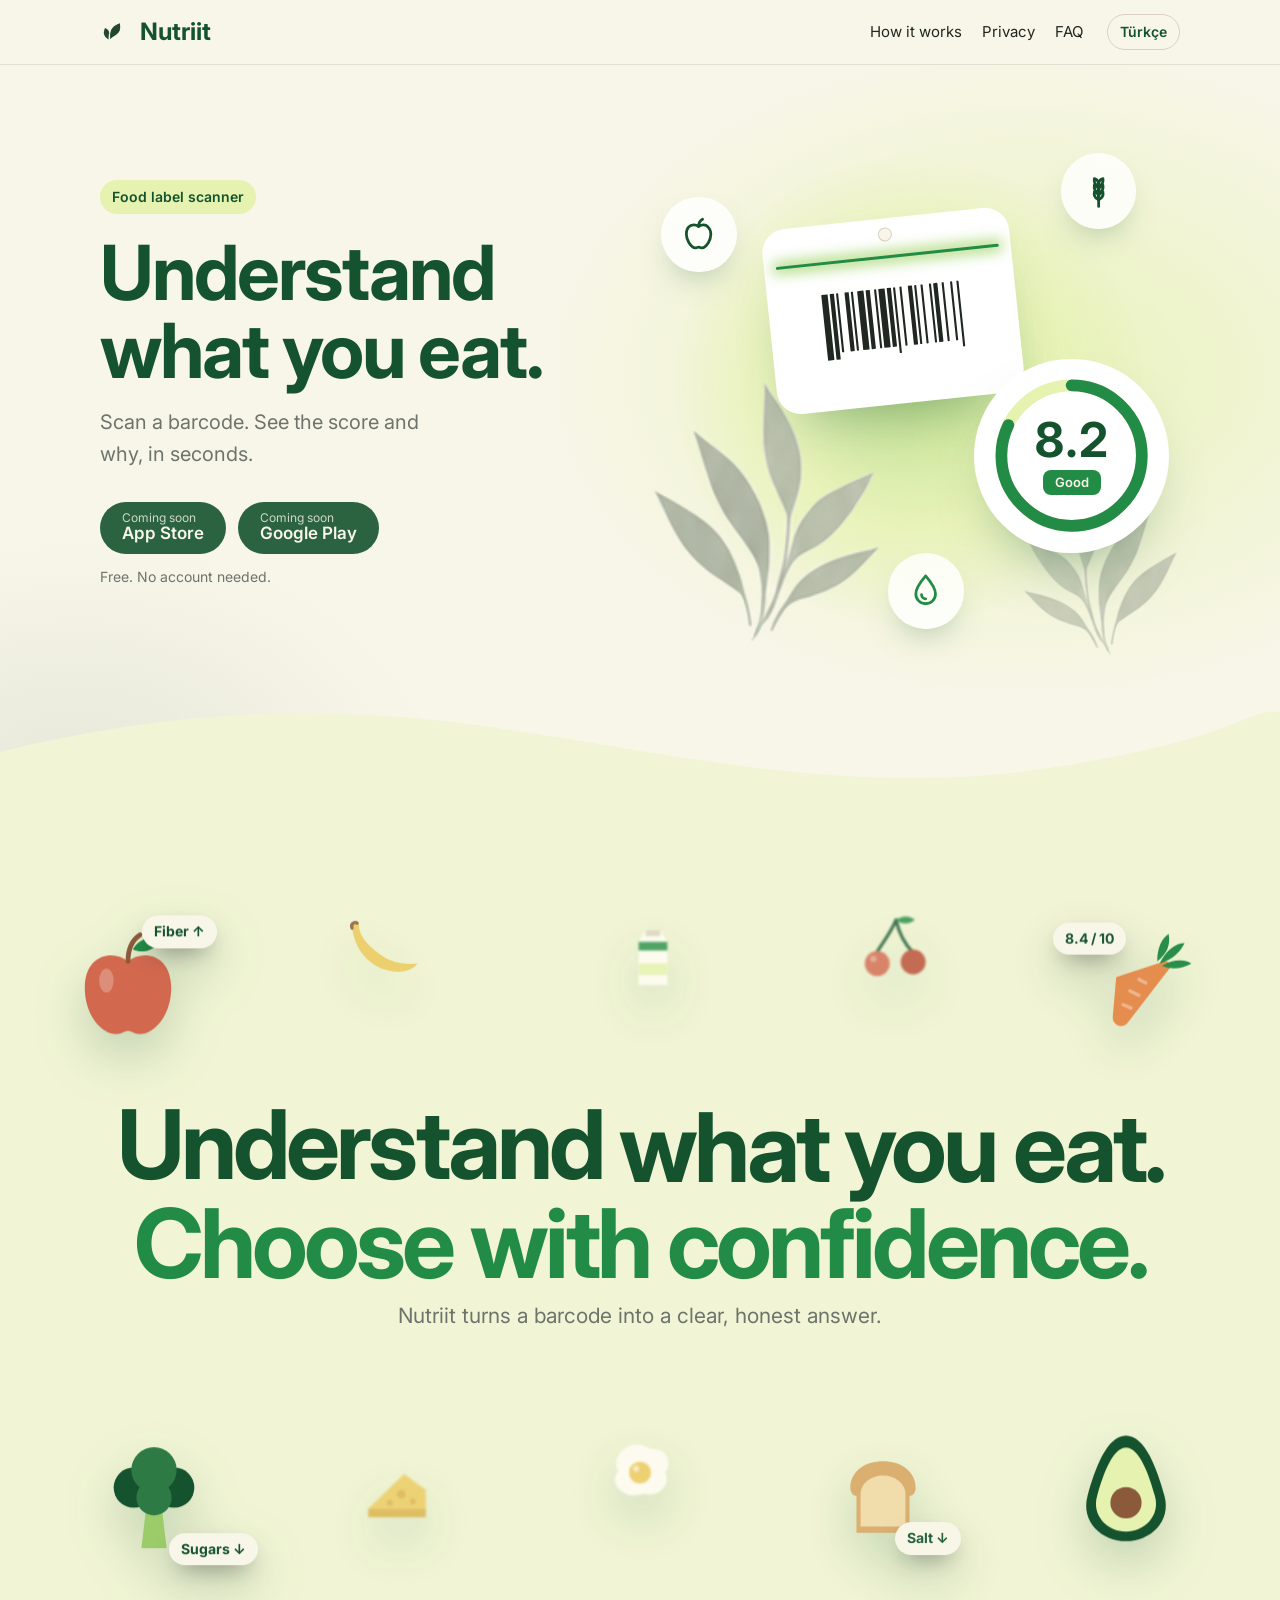
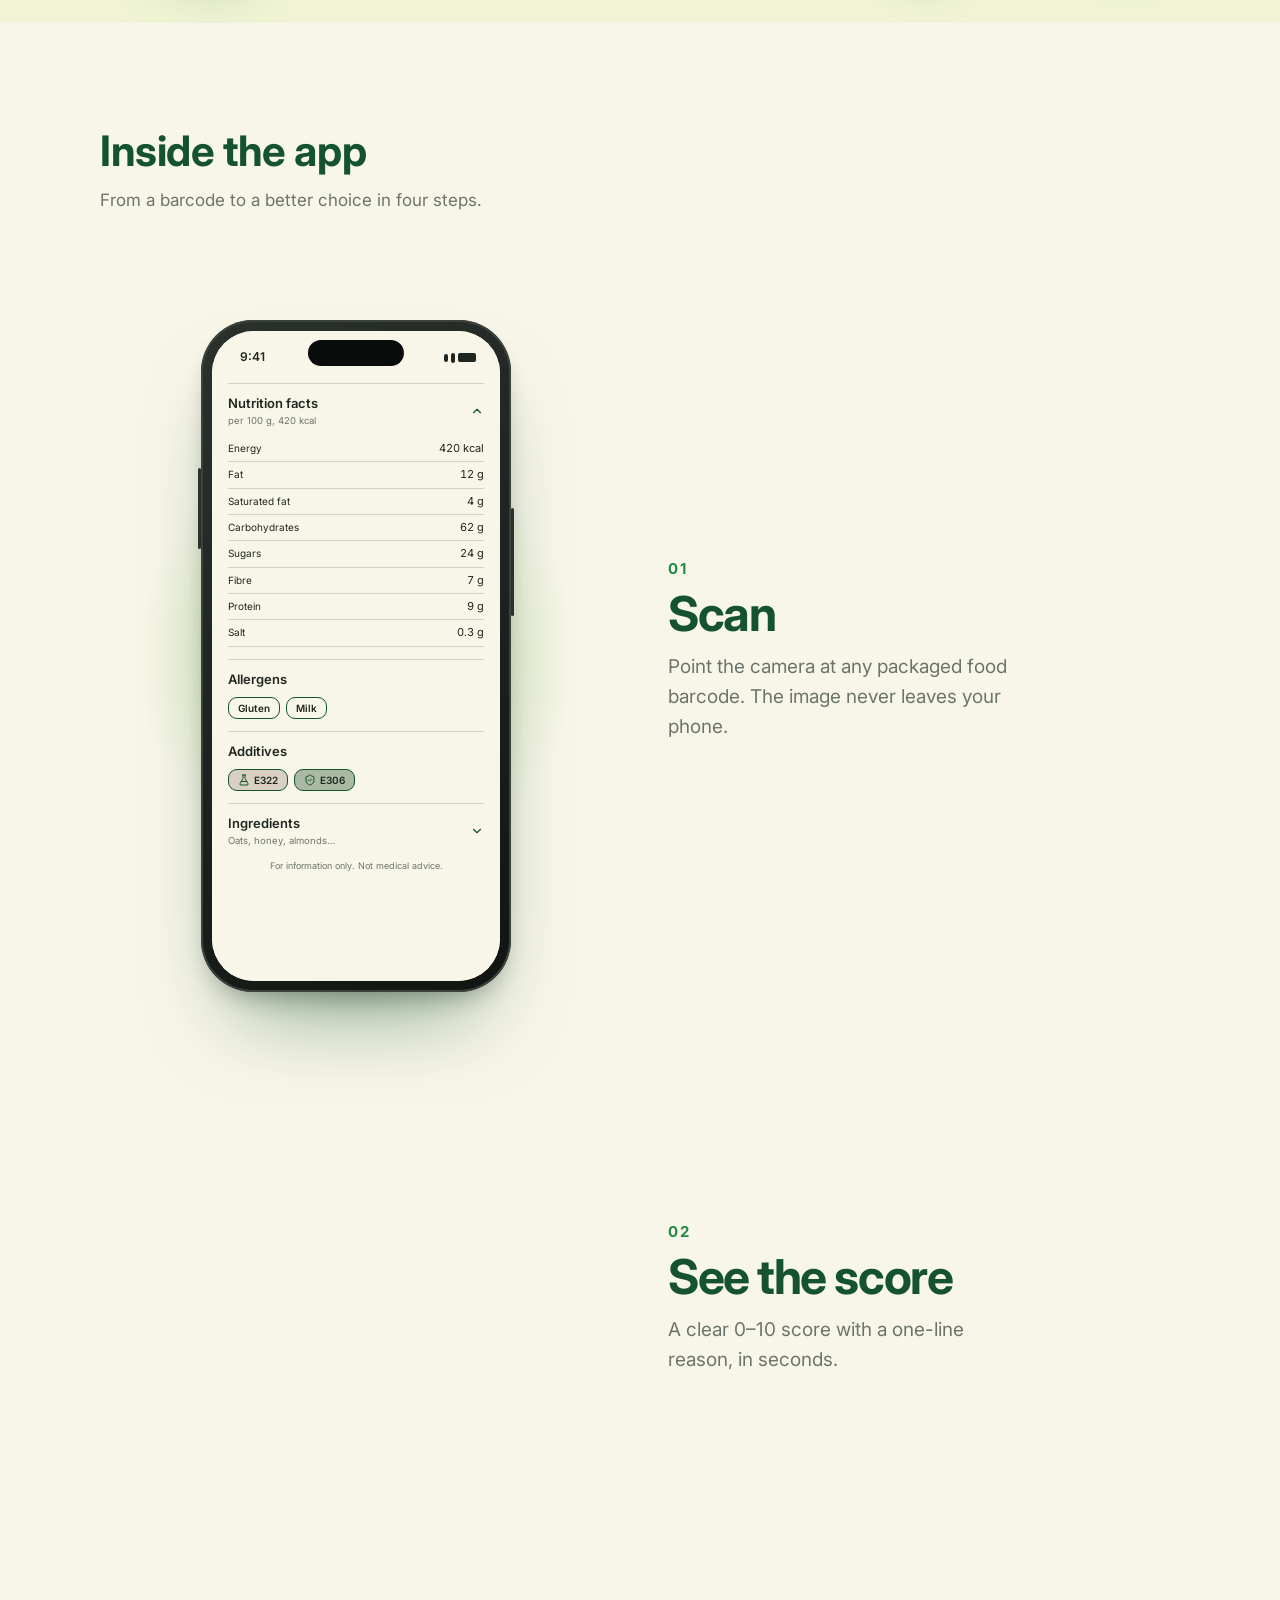
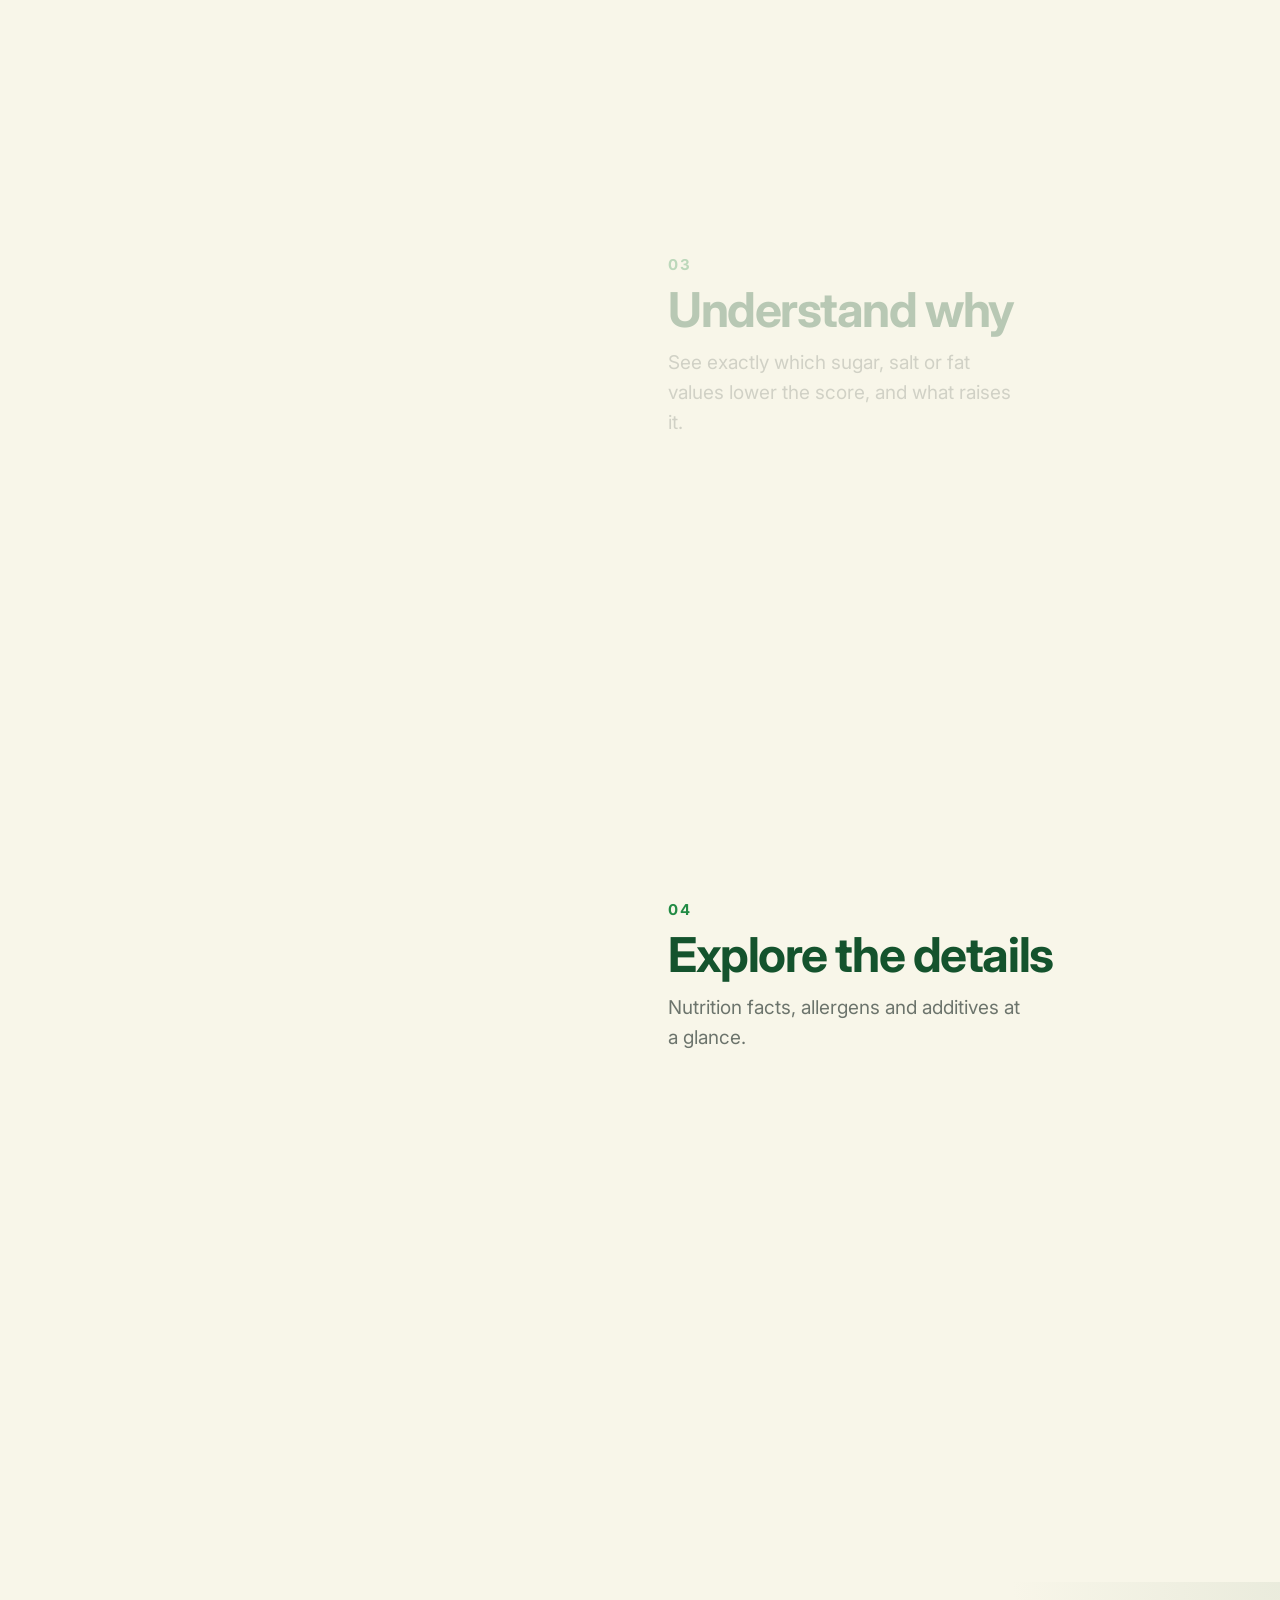
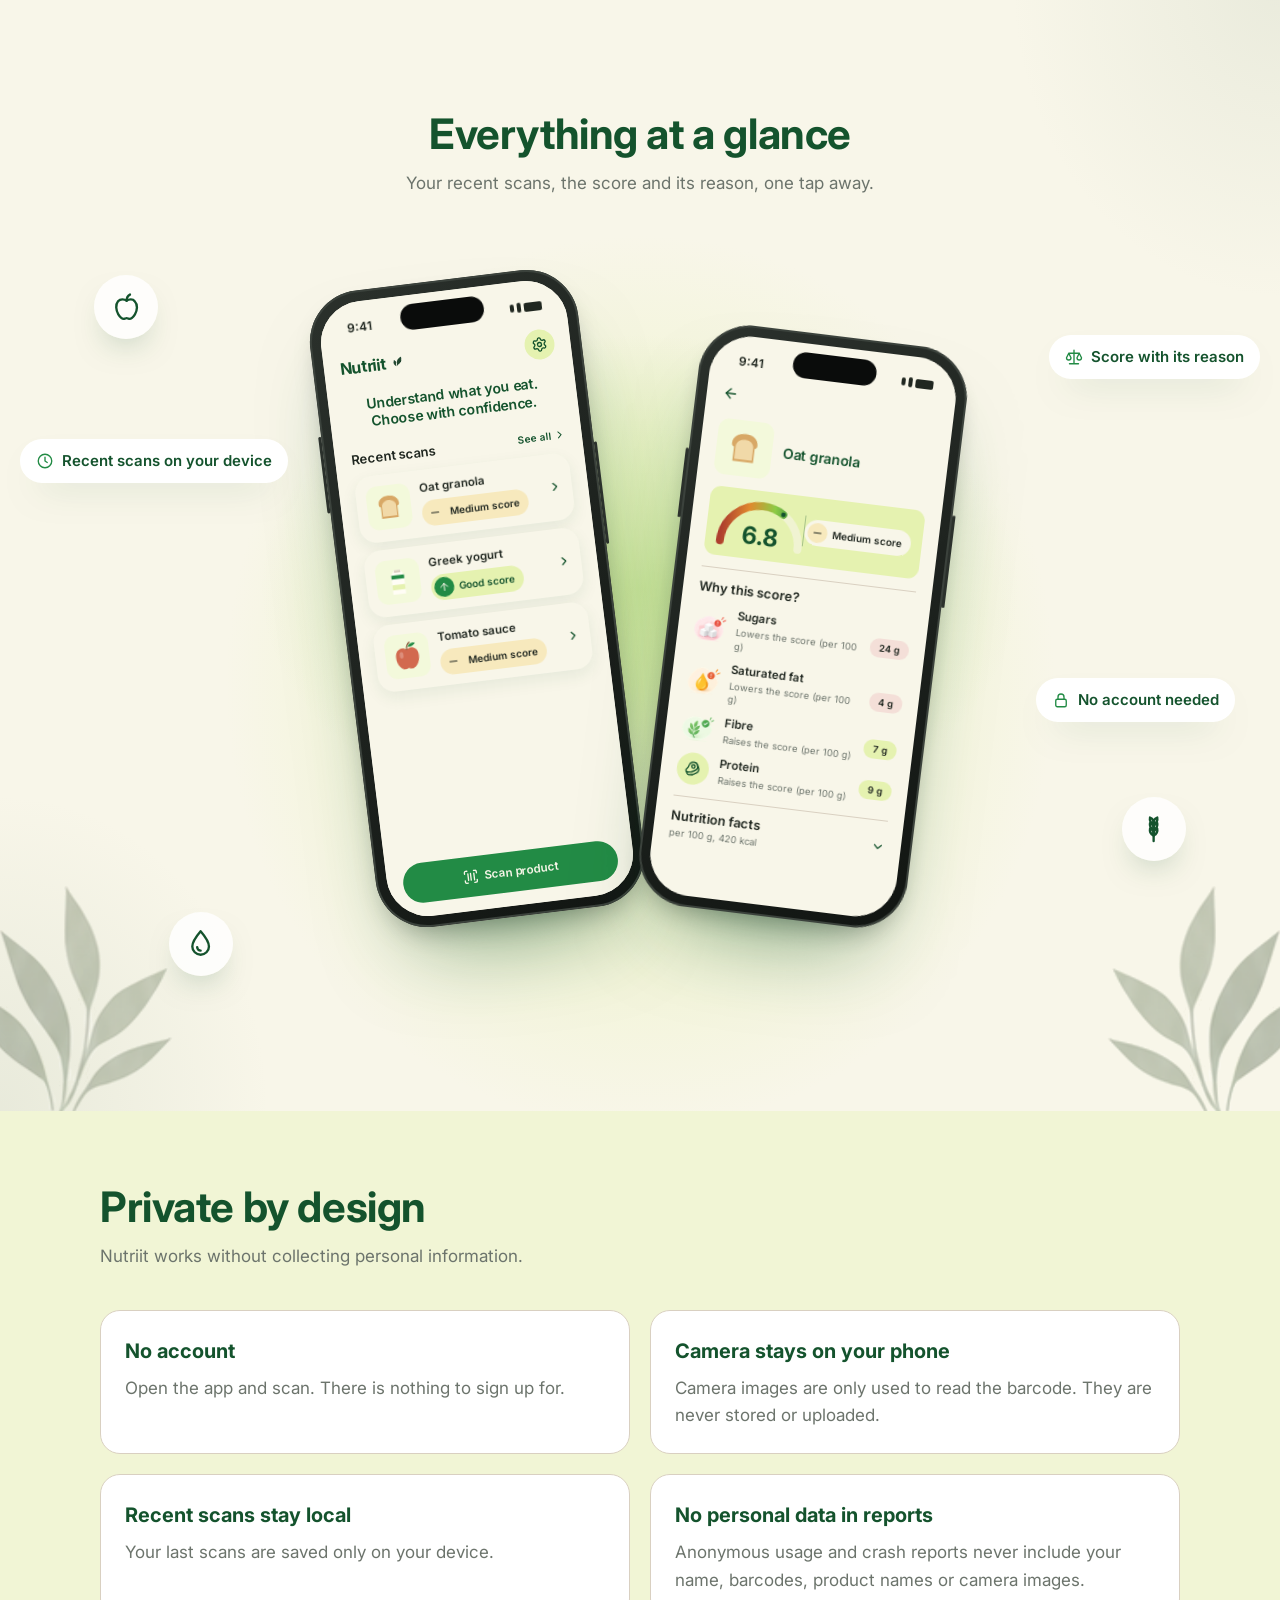
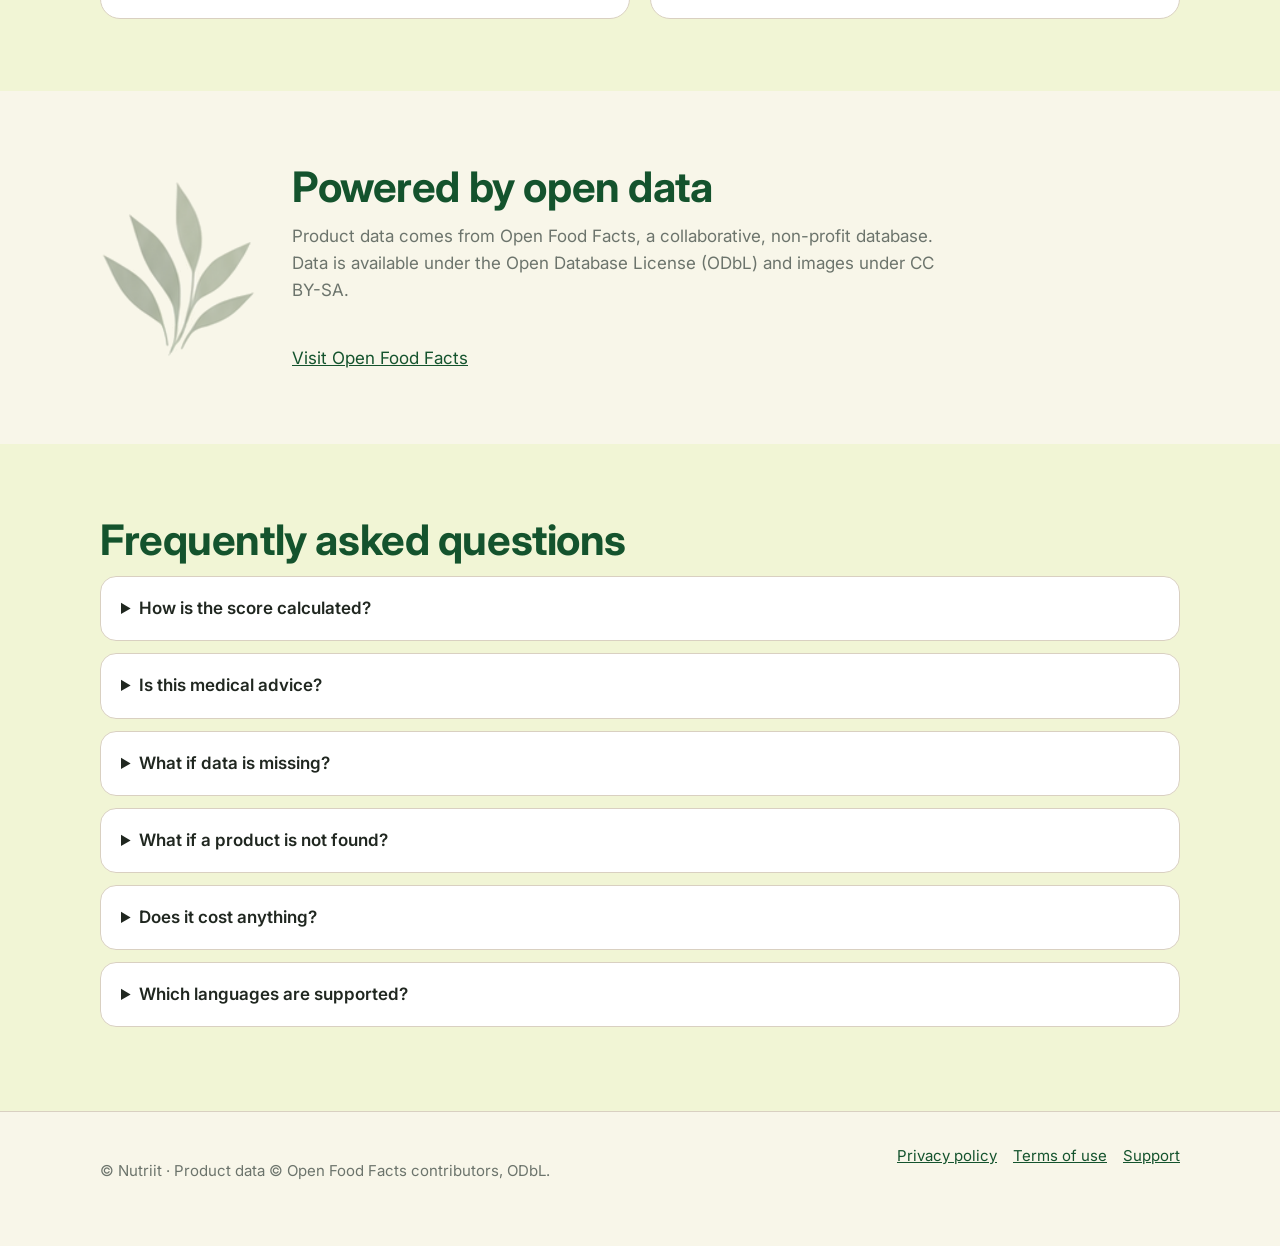
==== commit 761a5f34: "refactor: update mini app UI styles and add asset icons" ====
--- a/index.html
+++ b/index.html
@@ -80,69 +80,27 @@
       <p class="section-lead">From a barcode to a better choice in four steps.</p>
     </div>
     <div class="tour-grid">
-      <div class="tour-sticky"><div class="tour-glow"></div><div class="iphone big"><div class="iphone-screen"><div class="tour-screen" data-screen="0"><div class="m-screen m-scanner"><div class="sb dark"><span>9:41</span><span class="sb-icons"><i></i><i></i><i></i></span></div>
-  <div class="m-cam"><span class="blob b1"></span><span class="blob b2"></span><span class="blob b3"></span></div>
-  <div class="m-top"><span class="m-round"><svg class="ui-icon " viewBox="0 0 24 24" fill="none" stroke="currentColor" stroke-width="1.8" stroke-linecap="round" stroke-linejoin="round" aria-hidden="true"><path d="M6 6l12 12M18 6 6 18"/></svg></span><span class="m-round"><svg class="ui-icon " viewBox="0 0 24 24" fill="none" stroke="currentColor" stroke-width="1.8" stroke-linecap="round" stroke-linejoin="round" aria-hidden="true"><path d="M8 3h8v4l-2 3v11h-4V10L8 7Z"/><path d="M12 13v2"/></svg></span></div>
-  <div class="m-frame"><svg viewBox="0 0 100 86" preserveAspectRatio="none" class="m-corners"><path d="M2 26V12A10 10 0 0 1 12 2h14M74 2h14a10 10 0 0 1 10 10v14M98 60v14a10 10 0 0 1-10 10H74M26 84H12A10 10 0 0 1 2 74V60" fill="none" stroke="#F8F6E9" stroke-width="2.4" stroke-linecap="round"/></svg>
-    <div class="m-code"><i style="width:3px"></i><i style="width:1px"></i><i style="width:2px"></i><i style="width:1px"></i><i style="width:1px"></i><i style="width:3px"></i><i style="width:2px"></i><i style="width:1px"></i><i style="width:1px"></i><i style="width:2px"></i><i style="width:3px"></i><i style="width:1px"></i><i style="width:2px"></i><i style="width:2px"></i><i style="width:1px"></i><i style="width:1px"></i><i style="width:3px"></i><i style="width:1px"></i><i style="width:2px"></i><i style="width:1px"></i><i style="width:1px"></i><i style="width:2px"></i><i style="width:1px"></i><i style="width:3px"></i><i style="width:2px"></i><i style="width:1px"></i></div><span class="m-scanline"></span></div>
-  <div class="m-sheet"><span class="m-spin"></span><p>Looking up product…</p></div>
-</div></div><div class="tour-screen" data-screen="1"><div class="m-screen m-detail"><div class="sb"><span>9:41</span><span class="sb-icons"><i></i><i></i><i></i></span></div><div class="m-scroll">
-  <div class="m-hero"><div class="m-box"><img src="assets/leaf-mark.png" alt=""><span></span></div></div>
-  <p class="m-name">Oat granola</p><p class="m-brand">Breakfast cereal</p>
-  <div class="m-scorecard"><span class="m-leafc"><img src="assets/leaf-mark.png" alt=""></span>
-    <span class="m-col"><small>Nutrition score</small><span class="m-big"><b data-count="6.8">6.8</b> / 10</span><span class="m-chip fair">Fair</span><em>Mainly lowered by sugars.</em></span></div>
-  <div class="m-acc" style="--i:0"><span class="m-ic"><svg class="ui-icon " viewBox="0 0 24 24" fill="none" stroke="currentColor" stroke-width="1.8" stroke-linecap="round" stroke-linejoin="round" aria-hidden="true"><path d="M12 3 2 20h20Z"/><path d="M12 10v4M12 17h.01"/></svg></span><span class="m-col"><b>Allergens</b><small>Gluten, milk</small></span><svg class="ui-icon m-chev" viewBox="0 0 24 24" fill="none" stroke="currentColor" stroke-width="1.8" stroke-linecap="round" stroke-linejoin="round" aria-hidden="true"><path d="m6 9 6 6 6-6"/></svg></div><div class="m-acc" style="--i:1"><span class="m-ic"><svg class="ui-icon " viewBox="0 0 24 24" fill="none" stroke="currentColor" stroke-width="1.8" stroke-linecap="round" stroke-linejoin="round" aria-hidden="true"><path d="M12 3v18M6 21h12M5 7h14M5 7l-3 6a3 3 0 0 0 6 0ZM19 7l-3 6a3 3 0 0 0 6 0Z"/></svg></span><span class="m-col"><b>Why this score?</b></span><svg class="ui-icon m-chev" viewBox="0 0 24 24" fill="none" stroke="currentColor" stroke-width="1.8" stroke-linecap="round" stroke-linejoin="round" aria-hidden="true"><path d="m6 9 6 6 6-6"/></svg></div><div class="m-acc" style="--i:2"><span class="m-ic"><svg class="ui-icon " viewBox="0 0 24 24" fill="none" stroke="currentColor" stroke-width="1.8" stroke-linecap="round" stroke-linejoin="round" aria-hidden="true"><path d="M5 20V11M12 20V4M19 20v-7"/></svg></span><span class="m-col"><b>Nutrition facts</b></span><svg class="ui-icon m-chev" viewBox="0 0 24 24" fill="none" stroke="currentColor" stroke-width="1.8" stroke-linecap="round" stroke-linejoin="round" aria-hidden="true"><path d="m6 9 6 6 6-6"/></svg></div><div class="m-acc" style="--i:3"><span class="m-ic"><svg class="ui-icon " viewBox="0 0 24 24" fill="none" stroke="currentColor" stroke-width="1.8" stroke-linecap="round" stroke-linejoin="round" aria-hidden="true"><path d="M6 3h9l4 4v14H6Z"/><path d="M9 12h6M9 16h6"/></svg></span><span class="m-col"><b>Ingredients</b><small>Oats, honey, almonds…</small></span><svg class="ui-icon m-chev" viewBox="0 0 24 24" fill="none" stroke="currentColor" stroke-width="1.8" stroke-linecap="round" stroke-linejoin="round" aria-hidden="true"><path d="m6 9 6 6 6-6"/></svg></div><div class="m-acc" style="--i:4"><span class="m-ic"><svg class="ui-icon " viewBox="0 0 24 24" fill="none" stroke="currentColor" stroke-width="1.8" stroke-linecap="round" stroke-linejoin="round" aria-hidden="true"><path d="M7 7h13l-4-4M17 17H4l4 4"/></svg></span><span class="m-col"><b>Comparable products</b><small>2 comparable products</small></span><svg class="ui-icon m-chev" viewBox="0 0 24 24" fill="none" stroke="currentColor" stroke-width="1.8" stroke-linecap="round" stroke-linejoin="round" aria-hidden="true"><path d="m6 9 6 6 6-6"/></svg></div>
-</div></div></div><div class="tour-screen" data-screen="2"><div class="m-screen m-detail"><div class="sb"><span>9:41</span><span class="sb-icons"><i></i><i></i><i></i></span></div><div class="m-scroll m-shift">
-  <div class="m-scorecard"><span class="m-leafc"><img src="assets/leaf-mark.png" alt=""></span>
-    <span class="m-col"><small>Nutrition score</small><span class="m-big"><b >6.8</b> / 10</span><span class="m-chip fair">Fair</span><em>Mainly lowered by sugars.</em></span></div>
-  <div class="m-acc" style="--i:0"><span class="m-ic"><svg class="ui-icon " viewBox="0 0 24 24" fill="none" stroke="currentColor" stroke-width="1.8" stroke-linecap="round" stroke-linejoin="round" aria-hidden="true"><path d="M12 3 2 20h20Z"/><path d="M12 10v4M12 17h.01"/></svg></span><span class="m-col"><b>Allergens</b><small>Gluten, milk</small></span><svg class="ui-icon m-chev" viewBox="0 0 24 24" fill="none" stroke="currentColor" stroke-width="1.8" stroke-linecap="round" stroke-linejoin="round" aria-hidden="true"><path d="m6 9 6 6 6-6"/></svg></div><div class="m-acc open" style="--i:1"><span class="m-ic"><svg class="ui-icon " viewBox="0 0 24 24" fill="none" stroke="currentColor" stroke-width="1.8" stroke-linecap="round" stroke-linejoin="round" aria-hidden="true"><path d="M12 3v18M6 21h12M5 7h14M5 7l-3 6a3 3 0 0 0 6 0ZM19 7l-3 6a3 3 0 0 0 6 0Z"/></svg></span><span class="m-col"><b>Why this score?</b></span><svg class="ui-icon m-chev" viewBox="0 0 24 24" fill="none" stroke="currentColor" stroke-width="1.8" stroke-linecap="round" stroke-linejoin="round" aria-hidden="true"><path d="m6 9 6 6 6-6"/></svg></div><div class="m-why"><p class="m-gh neg">Lowers the score</p><div class="m-factor neg" style="--i:0"><span class="m-fc"><svg class="ui-icon " viewBox="0 0 24 24" fill="none" stroke="currentColor" stroke-width="1.8" stroke-linecap="round" stroke-linejoin="round" aria-hidden="true"><circle cx="12" cy="12" r="4"/><path d="M8.5 9.5 4 7l1 5M15.5 14.5 20 17l-1-5"/></svg></span><span class="m-col"><b>Sugars: 24 g</b><small>(per 100 g)</small></span><span class="m-meter"><i style="--w:78%"></i></span></div><div class="m-factor neg" style="--i:1"><span class="m-fc"><svg class="ui-icon " viewBox="0 0 24 24" fill="none" stroke="currentColor" stroke-width="1.8" stroke-linecap="round" stroke-linejoin="round" aria-hidden="true"><path d="M12 3s-6 7-6 11a6 6 0 0 0 12 0c0-4-6-11-6-11Z"/></svg></span><span class="m-col"><b>Saturated fat: 4 g</b><small>(per 100 g)</small></span><span class="m-meter"><i style="--w:46%"></i></span></div><p class="m-gh pos">Raises the score</p><div class="m-factor pos" style="--i:2"><span class="m-fc"><svg class="ui-icon " viewBox="0 0 24 24" fill="none" stroke="currentColor" stroke-width="1.8" stroke-linecap="round" stroke-linejoin="round" aria-hidden="true"><path d="M12 21V6"/><path d="M12 10c-2-1-3-3-2.6-5 2 .6 3 2.4 2.6 5ZM12 10c2-1 3-3 2.6-5-2 .6-3 2.4-2.6 5ZM12 15c-2-1-3-3-2.6-5 2 .6 3 2.4 2.6 5ZM12 15c2-1 3-3 2.6-5-2 .6-3 2.4-2.6 5Z"/></svg></span><span class="m-col"><b>Fiber: 7 g</b><small>(per 100 g)</small></span><span class="m-meter"><i style="--w:62%"></i></span></div><div class="m-factor pos" style="--i:3"><span class="m-fc"><svg class="ui-icon " viewBox="0 0 24 24" fill="none" stroke="currentColor" stroke-width="1.8" stroke-linecap="round" stroke-linejoin="round" aria-hidden="true"><path d="M6 9c2-4 9-5 12-1s1 10-5 10-9-4-7-9Z"/><circle cx="13" cy="12" r="2"/></svg></span><span class="m-col"><b>Protein: 9 g</b><small>(per 100 g)</small></span><span class="m-meter"><i style="--w:54%"></i></span></div></div><div class="m-acc" style="--i:2"><span class="m-ic"><svg class="ui-icon " viewBox="0 0 24 24" fill="none" stroke="currentColor" stroke-width="1.8" stroke-linecap="round" stroke-linejoin="round" aria-hidden="true"><path d="M5 20V11M12 20V4M19 20v-7"/></svg></span><span class="m-col"><b>Nutrition facts</b></span><svg class="ui-icon m-chev" viewBox="0 0 24 24" fill="none" stroke="currentColor" stroke-width="1.8" stroke-linecap="round" stroke-linejoin="round" aria-hidden="true"><path d="m6 9 6 6 6-6"/></svg></div><div class="m-acc" style="--i:3"><span class="m-ic"><svg class="ui-icon " viewBox="0 0 24 24" fill="none" stroke="currentColor" stroke-width="1.8" stroke-linecap="round" stroke-linejoin="round" aria-hidden="true"><path d="M6 3h9l4 4v14H6Z"/><path d="M9 12h6M9 16h6"/></svg></span><span class="m-col"><b>Ingredients</b><small>Oats, honey, almonds…</small></span><svg class="ui-icon m-chev" viewBox="0 0 24 24" fill="none" stroke="currentColor" stroke-width="1.8" stroke-linecap="round" stroke-linejoin="round" aria-hidden="true"><path d="m6 9 6 6 6-6"/></svg></div><div class="m-acc" style="--i:4"><span class="m-ic"><svg class="ui-icon " viewBox="0 0 24 24" fill="none" stroke="currentColor" stroke-width="1.8" stroke-linecap="round" stroke-linejoin="round" aria-hidden="true"><path d="M7 7h13l-4-4M17 17H4l4 4"/></svg></span><span class="m-col"><b>Comparable products</b><small>2 comparable products</small></span><svg class="ui-icon m-chev" viewBox="0 0 24 24" fill="none" stroke="currentColor" stroke-width="1.8" stroke-linecap="round" stroke-linejoin="round" aria-hidden="true"><path d="m6 9 6 6 6-6"/></svg></div>
-</div></div></div><div class="tour-screen" data-screen="3"><div class="m-screen m-detail"><div class="sb"><span>9:41</span><span class="sb-icons"><i></i><i></i><i></i></span></div><div class="m-scroll m-shift2">
-  <div class="m-scorecard"><span class="m-leafc"><img src="assets/leaf-mark.png" alt=""></span>
-    <span class="m-col"><small>Nutrition score</small><span class="m-big"><b >6.8</b> / 10</span><span class="m-chip fair">Fair</span><em>Mainly lowered by sugars.</em></span></div>
-  <div class="m-acc open"><span class="m-ic"><svg class="ui-icon " viewBox="0 0 24 24" fill="none" stroke="currentColor" stroke-width="1.8" stroke-linecap="round" stroke-linejoin="round" aria-hidden="true"><path d="M7 7h13l-4-4M17 17H4l4 4"/></svg></span><span class="m-col"><b>Comparable products</b><small>2 comparable products</small></span><svg class="ui-icon m-chev" viewBox="0 0 24 24" fill="none" stroke="currentColor" stroke-width="1.8" stroke-linecap="round" stroke-linejoin="round" aria-hidden="true"><path d="m6 9 6 6 6-6"/></svg></div>
-  <div class="m-alts"><div class="m-card m-alt" style="--i:0"><span class="m-thumb"><svg viewBox="0 0 100 100" class="food-art" aria-hidden="true"><path d="M18 40c0-16 14-26 32-26s32 10 32 26c0 6-4 8-6 8v36H24V48c-2 0-6-2-6-8Z" fill="var(--f-tan)"/><path d="M28 46c0-10 10-18 22-18s22 8 22 18v32H28Z" fill="#F1D9A8"/></svg></span><span class="m-col"><b>Plain oat flakes</b><span class="m-badge">8.6 / 10 · Good</span><small>Less sugars per 100 g</small></span><svg class="ui-icon m-chev" viewBox="0 0 24 24" fill="none" stroke="currentColor" stroke-width="1.8" stroke-linecap="round" stroke-linejoin="round" aria-hidden="true"><path d="m9 6 6 6-6 6"/></svg></div><div class="m-card m-alt" style="--i:1"><span class="m-thumb"><svg viewBox="0 0 100 100" class="food-art" aria-hidden="true"><path d="M10 70 60 22l30 22v26Z" fill="var(--f-yellow)"/><path d="M10 70h80v12H10Z" fill="#D9AE3F"/><circle cx="56" cy="50" r="6" fill="#D9AE3F"/><circle cx="72" cy="60" r="4" fill="#D9AE3F"/><circle cx="40" cy="62" r="4" fill="#D9AE3F"/></svg></span><span class="m-col"><b>Hazelnut muesli</b><span class="m-badge">7.4 / 10 · Good</span><small>More fiber per 100 g</small></span><svg class="ui-icon m-chev" viewBox="0 0 24 24" fill="none" stroke="currentColor" stroke-width="1.8" stroke-linecap="round" stroke-linejoin="round" aria-hidden="true"><path d="m9 6 6 6-6 6"/></svg></div></div>
-</div></div></div></div><span class="island"></span></div></div>
+      <div class="tour-sticky"><div class="tour-glow"></div><div class="iphone big"><div class="iphone-screen"><div class="tour-screen" data-screen="0"><div class="m-screen m-scanner"><div class="sb dark"><span>9:41</span><span class="sb-icons"><i></i><i></i><i></i></span></div><div class="m-cam"><span class="blob b1"></span><span class="blob b2"></span><span class="blob b3"></span></div><div class="m-top"><span class="m-round"><svg class="ui-icon " viewBox="0 0 24 24" fill="none" stroke="currentColor" stroke-width="2" stroke-linecap="round" stroke-linejoin="round" aria-hidden="true"><path d="M18 6 6 18"/><path d="m6 6 12 12"/></svg></span><span class="m-round"><svg class="ui-icon " viewBox="0 0 24 24" fill="none" stroke="currentColor" stroke-width="2" stroke-linecap="round" stroke-linejoin="round" aria-hidden="true"><path d="M18 6c0 2-2 2-2 4v10a2 2 0 0 1-2 2h-4a2 2 0 0 1-2-2V10c0-2-2-2-2-4V2h12z"/><path d="M6 6h12"/><path d="M12 12h.01"/></svg></span></div><div class="m-frame"><svg viewBox="0 0 280 240" class="m-corners" aria-hidden="true"><path d="M1.5 83.1V25.5A24 24 0 0 1 25.5 1.5h69.6M184.9 1.5h69.6a24 24 0 0 1 24 24v57.6M278.5 156.9v57.6a24 24 0 0 1-24 24h-69.6M95.1 238.5H25.5a24 24 0 0 1-24-24v-57.6" fill="none" stroke="#8CCB45" stroke-width="3" stroke-linecap="round"/></svg><div class="m-code"><i style="width:3px"></i><i style="width:1px"></i><i style="width:2px"></i><i style="width:1px"></i><i style="width:1px"></i><i style="width:3px"></i><i style="width:2px"></i><i style="width:1px"></i><i style="width:1px"></i><i style="width:2px"></i><i style="width:3px"></i><i style="width:1px"></i><i style="width:2px"></i><i style="width:2px"></i><i style="width:1px"></i><i style="width:1px"></i><i style="width:3px"></i><i style="width:1px"></i><i style="width:2px"></i><i style="width:1px"></i><i style="width:1px"></i><i style="width:2px"></i><i style="width:1px"></i><i style="width:3px"></i><i style="width:2px"></i><i style="width:1px"></i></div><span class="m-scanline"></span></div><div class="m-sheet"><span class="m-spin"></span><p>Looking up product…</p></div></div></div><div class="tour-screen" data-screen="1"><div class="m-screen m-detail"><div class="sb"><span>9:41</span><span class="sb-icons"><i></i><i></i><i></i></span></div><div class="m-scroll"><div class="m-appbar"><svg class="ui-icon " viewBox="0 0 24 24" fill="none" stroke="currentColor" stroke-width="2" stroke-linecap="round" stroke-linejoin="round" aria-hidden="true"><path d="m12 19-7-7 7-7"/><path d="M19 12H5"/></svg></div><div class="m-head"><span class="m-thumb"><svg viewBox="0 0 100 100" class="food-art" aria-hidden="true"><path d="M18 40c0-16 14-26 32-26s32 10 32 26c0 6-4 8-6 8v36H24V48c-2 0-6-2-6-8Z" fill="var(--f-tan)"/><path d="M28 46c0-10 10-18 22-18s22 8 22 18v32H28Z" fill="#F1D9A8"/></svg></span><p class="m-name">Oat granola</p></div><div class="m-scorecard"><span><span class="m-gauge" style="--p:68"><svg viewBox="0 0 124 68" aria-hidden="true"><defs><linearGradient id="g-arc" x1="0" x2="1" y1="0" y2="0"><stop offset="0" stop-color="#AE3F2D"/><stop offset=".33" stop-color="#E0892E"/><stop offset=".66" stop-color="#8CCB45"/><stop offset="1" stop-color="#1E7A3D"/></linearGradient></defs><path d="M5.7 62a56.3 56.3 0 0 1 112.6 0" fill="none" stroke="#F8F6E9" stroke-opacity=".6" stroke-width="11.4" stroke-linecap="round"/><path class="m-arc" d="M5.7 62a56.3 56.3 0 0 1 112.6 0" pathLength="100" fill="none" stroke="url(#g-arc)" stroke-width="11.4" stroke-linecap="round"/><circle class="m-dot" cx="92.2" cy="14.5" r="3.4" fill="#14532D"/></svg><b data-count="6.8">6.8</b></span></span><i class="m-divider"></i><span><span class="m-rate fair on-ivory"><i><svg class="ui-icon " viewBox="0 0 24 24" fill="none" stroke="currentColor" stroke-width="2" stroke-linecap="round" stroke-linejoin="round" aria-hidden="true"><path d="M5 12h14"/></svg></i>Medium score</span></span></div><div class="m-sec"><h4>Why this score?</h4><div class="m-factor" style="--i:0"><span class="m-fv"><img src="assets/factor-sugar.png" alt=""></span><span class="m-col"><b>Sugars</b><small>Lowers the score (per 100 g)</small></span><span class="m-val neg">24 g</span></div><div class="m-factor" style="--i:1"><span class="m-fv"><img src="assets/factor-fat.png" alt=""></span><span class="m-col"><b>Saturated fat</b><small>Lowers the score (per 100 g)</small></span><span class="m-val neg">4 g</span></div><div class="m-factor" style="--i:2"><span class="m-fv"><img src="assets/factor-fiber.png" alt=""></span><span class="m-col"><b>Fibre</b><small>Raises the score (per 100 g)</small></span><span class="m-val pos">7 g</span></div><div class="m-factor" style="--i:3"><span class="m-fv pos"><svg class="ui-icon " viewBox="0 0 24 24" fill="none" stroke="currentColor" stroke-width="2" stroke-linecap="round" stroke-linejoin="round" aria-hidden="true"><circle cx="12.5" cy="8.5" r="2.5"/><path d="M12.5 2a6.5 6.5 0 0 0-6.22 4.6c-1.1 3.13-.78 3.9-3.18 6.08A3 3 0 0 0 5 18c4 0 8.4-1.8 11.4-4.3A6.5 6.5 0 0 0 12.5 2Z"/><path d="m18.5 6 2.19 4.5a6.48 6.48 0 0 1 .31 2 6.49 6.49 0 0 1-2.6 5.2C15.4 20.2 11 22 7 22a3 3 0 0 1-2.68-1.66L2.4 16.5"/></svg></span><span class="m-col"><b>Protein</b><small>Raises the score (per 100 g)</small></span><span class="m-val pos">9 g</span></div></div><div class="m-exp"><span class="m-col"><b>Nutrition facts</b><small>per 100 g, 420 kcal</small></span><svg class="ui-icon m-chev" viewBox="0 0 24 24" fill="none" stroke="currentColor" stroke-width="2" stroke-linecap="round" stroke-linejoin="round" aria-hidden="true"><path d="m6 9 6 6 6-6"/></svg></div></div></div></div><div class="tour-screen" data-screen="2"><div class="m-screen m-detail"><div class="sb"><span>9:41</span><span class="sb-icons"><i></i><i></i><i></i></span></div><div class="m-scroll m-shift"><div class="m-scorecard"><span><span class="m-gauge" style="--p:68"><svg viewBox="0 0 124 68" aria-hidden="true"><defs><linearGradient id="g-arc" x1="0" x2="1" y1="0" y2="0"><stop offset="0" stop-color="#AE3F2D"/><stop offset=".33" stop-color="#E0892E"/><stop offset=".66" stop-color="#8CCB45"/><stop offset="1" stop-color="#1E7A3D"/></linearGradient></defs><path d="M5.7 62a56.3 56.3 0 0 1 112.6 0" fill="none" stroke="#F8F6E9" stroke-opacity=".6" stroke-width="11.4" stroke-linecap="round"/><path class="m-arc" d="M5.7 62a56.3 56.3 0 0 1 112.6 0" pathLength="100" fill="none" stroke="url(#g-arc)" stroke-width="11.4" stroke-linecap="round"/><circle class="m-dot" cx="92.2" cy="14.5" r="3.4" fill="#14532D"/></svg><b>6.8</b></span></span><i class="m-divider"></i><span><span class="m-rate fair on-ivory"><i><svg class="ui-icon " viewBox="0 0 24 24" fill="none" stroke="currentColor" stroke-width="2" stroke-linecap="round" stroke-linejoin="round" aria-hidden="true"><path d="M5 12h14"/></svg></i>Medium score</span></span></div><div class="m-sec"><h4>Why this score?</h4><div class="m-factor" style="--i:0"><span class="m-fv"><img src="assets/factor-sugar.png" alt=""></span><span class="m-col"><b>Sugars</b><small>Lowers the score (per 100 g)</small></span><span class="m-val neg">24 g</span></div><div class="m-factor" style="--i:1"><span class="m-fv"><img src="assets/factor-fat.png" alt=""></span><span class="m-col"><b>Saturated fat</b><small>Lowers the score (per 100 g)</small></span><span class="m-val neg">4 g</span></div><div class="m-factor" style="--i:2"><span class="m-fv"><img src="assets/factor-fiber.png" alt=""></span><span class="m-col"><b>Fibre</b><small>Raises the score (per 100 g)</small></span><span class="m-val pos">7 g</span></div><div class="m-factor" style="--i:3"><span class="m-fv pos"><svg class="ui-icon " viewBox="0 0 24 24" fill="none" stroke="currentColor" stroke-width="2" stroke-linecap="round" stroke-linejoin="round" aria-hidden="true"><circle cx="12.5" cy="8.5" r="2.5"/><path d="M12.5 2a6.5 6.5 0 0 0-6.22 4.6c-1.1 3.13-.78 3.9-3.18 6.08A3 3 0 0 0 5 18c4 0 8.4-1.8 11.4-4.3A6.5 6.5 0 0 0 12.5 2Z"/><path d="m18.5 6 2.19 4.5a6.48 6.48 0 0 1 .31 2 6.49 6.49 0 0 1-2.6 5.2C15.4 20.2 11 22 7 22a3 3 0 0 1-2.68-1.66L2.4 16.5"/></svg></span><span class="m-col"><b>Protein</b><small>Raises the score (per 100 g)</small></span><span class="m-val pos">9 g</span></div></div><div class="m-exp"><span class="m-col"><b>Nutrition facts</b><small>per 100 g, 420 kcal</small></span><svg class="ui-icon m-chev" viewBox="0 0 24 24" fill="none" stroke="currentColor" stroke-width="2" stroke-linecap="round" stroke-linejoin="round" aria-hidden="true"><path d="m6 9 6 6 6-6"/></svg></div><div class="m-sec"><h4>Allergens</h4><div class="m-chips"><span>Gluten</span><span>Milk</span></div></div><div class="m-exp"><span class="m-col"><b>Ingredients</b><small>Oats, honey, almonds…</small></span><svg class="ui-icon m-chev" viewBox="0 0 24 24" fill="none" stroke="currentColor" stroke-width="2" stroke-linecap="round" stroke-linejoin="round" aria-hidden="true"><path d="m6 9 6 6 6-6"/></svg></div></div></div></div><div class="tour-screen" data-screen="3"><div class="m-screen m-detail"><div class="sb"><span>9:41</span><span class="sb-icons"><i></i><i></i><i></i></span></div><div class="m-scroll m-shift"><div class="m-exp"><span class="m-col"><b>Nutrition facts</b><small>per 100 g, 420 kcal</small></span><svg class="ui-icon m-chev open" viewBox="0 0 24 24" fill="none" stroke="currentColor" stroke-width="2" stroke-linecap="round" stroke-linejoin="round" aria-hidden="true"><path d="m6 9 6 6 6-6"/></svg></div><div class="m-table"><div class="m-row"><span>Energy</span><b>420 kcal</b></div><div class="m-row"><span>Fat</span><b>12 g</b></div><div class="m-row"><span>Saturated fat</span><b>4 g</b></div><div class="m-row"><span>Carbohydrates</span><b>62 g</b></div><div class="m-row"><span>Sugars</span><b>24 g</b></div><div class="m-row"><span>Fibre</span><b>7 g</b></div><div class="m-row"><span>Protein</span><b>9 g</b></div><div class="m-row"><span>Salt</span><b>0.3 g</b></div></div><div class="m-sec"><h4>Allergens</h4><div class="m-chips"><span>Gluten</span><span>Milk</span></div></div><div class="m-sec"><h4>Additives</h4><div class="m-chips"><span class="m-add other"><svg class="ui-icon " viewBox="0 0 24 24" fill="none" stroke="currentColor" stroke-width="2" stroke-linecap="round" stroke-linejoin="round" aria-hidden="true"><path d="M14 2v6a2 2 0 0 0 .245.96l5.51 10.08A2 2 0 0 1 18 22H6a2 2 0 0 1-1.755-2.96l5.51-10.08A2 2 0 0 0 10 8V2"/><path d="M6.453 15h11.094"/><path d="M8.5 2h7"/></svg>E322</span><span class="m-add guard"><svg class="ui-icon " viewBox="0 0 24 24" fill="none" stroke="currentColor" stroke-width="2" stroke-linecap="round" stroke-linejoin="round" aria-hidden="true"><path d="M20 13c0 5-3.5 7.5-7.66 8.95a1 1 0 0 1-.67-.01C7.5 20.5 4 18 4 13V6a1 1 0 0 1 1-1c2 0 4.5-1.2 6.24-2.72a1.17 1.17 0 0 1 1.52 0C14.51 3.81 17 5 19 5a1 1 0 0 1 1 1z"/><path d="m9 12 2 2 4-4"/></svg>E306</span></div></div><div class="m-exp"><span class="m-col"><b>Ingredients</b><small>Oats, honey, almonds…</small></span><svg class="ui-icon m-chev" viewBox="0 0 24 24" fill="none" stroke="currentColor" stroke-width="2" stroke-linecap="round" stroke-linejoin="round" aria-hidden="true"><path d="m6 9 6 6 6-6"/></svg></div><p class="m-note">For information only. Not medical advice.</p></div></div></div></div><span class="island"></span></div></div>
       <div class="tour-steps"><article class="tour-step" data-step="0">
       <span class="tour-num">01</span>
       <h3>Scan</h3>
       <p>Point the camera at any packaged food barcode. The image never leaves your phone.</p>
-      <div class="tour-inline"><div class="iphone small"><div class="iphone-screen"><div class="m-screen m-scanner"><div class="sb dark"><span>9:41</span><span class="sb-icons"><i></i><i></i><i></i></span></div>
-  <div class="m-cam"><span class="blob b1"></span><span class="blob b2"></span><span class="blob b3"></span></div>
-  <div class="m-top"><span class="m-round"><svg class="ui-icon " viewBox="0 0 24 24" fill="none" stroke="currentColor" stroke-width="1.8" stroke-linecap="round" stroke-linejoin="round" aria-hidden="true"><path d="M6 6l12 12M18 6 6 18"/></svg></span><span class="m-round"><svg class="ui-icon " viewBox="0 0 24 24" fill="none" stroke="currentColor" stroke-width="1.8" stroke-linecap="round" stroke-linejoin="round" aria-hidden="true"><path d="M8 3h8v4l-2 3v11h-4V10L8 7Z"/><path d="M12 13v2"/></svg></span></div>
-  <div class="m-frame"><svg viewBox="0 0 100 86" preserveAspectRatio="none" class="m-corners"><path d="M2 26V12A10 10 0 0 1 12 2h14M74 2h14a10 10 0 0 1 10 10v14M98 60v14a10 10 0 0 1-10 10H74M26 84H12A10 10 0 0 1 2 74V60" fill="none" stroke="#F8F6E9" stroke-width="2.4" stroke-linecap="round"/></svg>
-    <div class="m-code"><i style="width:3px"></i><i style="width:1px"></i><i style="width:2px"></i><i style="width:1px"></i><i style="width:1px"></i><i style="width:3px"></i><i style="width:2px"></i><i style="width:1px"></i><i style="width:1px"></i><i style="width:2px"></i><i style="width:3px"></i><i style="width:1px"></i><i style="width:2px"></i><i style="width:2px"></i><i style="width:1px"></i><i style="width:1px"></i><i style="width:3px"></i><i style="width:1px"></i><i style="width:2px"></i><i style="width:1px"></i><i style="width:1px"></i><i style="width:2px"></i><i style="width:1px"></i><i style="width:3px"></i><i style="width:2px"></i><i style="width:1px"></i></div><span class="m-scanline"></span></div>
-  <div class="m-sheet"><span class="m-spin"></span><p>Looking up product…</p></div>
-</div></div><span class="island"></span></div></div>
+      <div class="tour-inline"><div class="iphone small"><div class="iphone-screen"><div class="m-screen m-scanner"><div class="sb dark"><span>9:41</span><span class="sb-icons"><i></i><i></i><i></i></span></div><div class="m-cam"><span class="blob b1"></span><span class="blob b2"></span><span class="blob b3"></span></div><div class="m-top"><span class="m-round"><svg class="ui-icon " viewBox="0 0 24 24" fill="none" stroke="currentColor" stroke-width="2" stroke-linecap="round" stroke-linejoin="round" aria-hidden="true"><path d="M18 6 6 18"/><path d="m6 6 12 12"/></svg></span><span class="m-round"><svg class="ui-icon " viewBox="0 0 24 24" fill="none" stroke="currentColor" stroke-width="2" stroke-linecap="round" stroke-linejoin="round" aria-hidden="true"><path d="M18 6c0 2-2 2-2 4v10a2 2 0 0 1-2 2h-4a2 2 0 0 1-2-2V10c0-2-2-2-2-4V2h12z"/><path d="M6 6h12"/><path d="M12 12h.01"/></svg></span></div><div class="m-frame"><svg viewBox="0 0 280 240" class="m-corners" aria-hidden="true"><path d="M1.5 83.1V25.5A24 24 0 0 1 25.5 1.5h69.6M184.9 1.5h69.6a24 24 0 0 1 24 24v57.6M278.5 156.9v57.6a24 24 0 0 1-24 24h-69.6M95.1 238.5H25.5a24 24 0 0 1-24-24v-57.6" fill="none" stroke="#8CCB45" stroke-width="3" stroke-linecap="round"/></svg><div class="m-code"><i style="width:3px"></i><i style="width:1px"></i><i style="width:2px"></i><i style="width:1px"></i><i style="width:1px"></i><i style="width:3px"></i><i style="width:2px"></i><i style="width:1px"></i><i style="width:1px"></i><i style="width:2px"></i><i style="width:3px"></i><i style="width:1px"></i><i style="width:2px"></i><i style="width:2px"></i><i style="width:1px"></i><i style="width:1px"></i><i style="width:3px"></i><i style="width:1px"></i><i style="width:2px"></i><i style="width:1px"></i><i style="width:1px"></i><i style="width:2px"></i><i style="width:1px"></i><i style="width:3px"></i><i style="width:2px"></i><i style="width:1px"></i></div><span class="m-scanline"></span></div><div class="m-sheet"><span class="m-spin"></span><p>Looking up product…</p></div></div></div><span class="island"></span></div></div>
     </article><article class="tour-step" data-step="1">
       <span class="tour-num">02</span>
       <h3>See the score</h3>
       <p>A clear 0–10 score with a one-line reason, in seconds.</p>
-      <div class="tour-inline"><div class="iphone small"><div class="iphone-screen"><div class="m-screen m-detail"><div class="sb"><span>9:41</span><span class="sb-icons"><i></i><i></i><i></i></span></div><div class="m-scroll">
-  <div class="m-hero"><div class="m-box"><img src="assets/leaf-mark.png" alt=""><span></span></div></div>
-  <p class="m-name">Oat granola</p><p class="m-brand">Breakfast cereal</p>
-  <div class="m-scorecard"><span class="m-leafc"><img src="assets/leaf-mark.png" alt=""></span>
-    <span class="m-col"><small>Nutrition score</small><span class="m-big"><b data-count="6.8">6.8</b> / 10</span><span class="m-chip fair">Fair</span><em>Mainly lowered by sugars.</em></span></div>
-  <div class="m-acc" style="--i:0"><span class="m-ic"><svg class="ui-icon " viewBox="0 0 24 24" fill="none" stroke="currentColor" stroke-width="1.8" stroke-linecap="round" stroke-linejoin="round" aria-hidden="true"><path d="M12 3 2 20h20Z"/><path d="M12 10v4M12 17h.01"/></svg></span><span class="m-col"><b>Allergens</b><small>Gluten, milk</small></span><svg class="ui-icon m-chev" viewBox="0 0 24 24" fill="none" stroke="currentColor" stroke-width="1.8" stroke-linecap="round" stroke-linejoin="round" aria-hidden="true"><path d="m6 9 6 6 6-6"/></svg></div><div class="m-acc" style="--i:1"><span class="m-ic"><svg class="ui-icon " viewBox="0 0 24 24" fill="none" stroke="currentColor" stroke-width="1.8" stroke-linecap="round" stroke-linejoin="round" aria-hidden="true"><path d="M12 3v18M6 21h12M5 7h14M5 7l-3 6a3 3 0 0 0 6 0ZM19 7l-3 6a3 3 0 0 0 6 0Z"/></svg></span><span class="m-col"><b>Why this score?</b></span><svg class="ui-icon m-chev" viewBox="0 0 24 24" fill="none" stroke="currentColor" stroke-width="1.8" stroke-linecap="round" stroke-linejoin="round" aria-hidden="true"><path d="m6 9 6 6 6-6"/></svg></div><div class="m-acc" style="--i:2"><span class="m-ic"><svg class="ui-icon " viewBox="0 0 24 24" fill="none" stroke="currentColor" stroke-width="1.8" stroke-linecap="round" stroke-linejoin="round" aria-hidden="true"><path d="M5 20V11M12 20V4M19 20v-7"/></svg></span><span class="m-col"><b>Nutrition facts</b></span><svg class="ui-icon m-chev" viewBox="0 0 24 24" fill="none" stroke="currentColor" stroke-width="1.8" stroke-linecap="round" stroke-linejoin="round" aria-hidden="true"><path d="m6 9 6 6 6-6"/></svg></div><div class="m-acc" style="--i:3"><span class="m-ic"><svg class="ui-icon " viewBox="0 0 24 24" fill="none" stroke="currentColor" stroke-width="1.8" stroke-linecap="round" stroke-linejoin="round" aria-hidden="true"><path d="M6 3h9l4 4v14H6Z"/><path d="M9 12h6M9 16h6"/></svg></span><span class="m-col"><b>Ingredients</b><small>Oats, honey, almonds…</small></span><svg class="ui-icon m-chev" viewBox="0 0 24 24" fill="none" stroke="currentColor" stroke-width="1.8" stroke-linecap="round" stroke-linejoin="round" aria-hidden="true"><path d="m6 9 6 6 6-6"/></svg></div><div class="m-acc" style="--i:4"><span class="m-ic"><svg class="ui-icon " viewBox="0 0 24 24" fill="none" stroke="currentColor" stroke-width="1.8" stroke-linecap="round" stroke-linejoin="round" aria-hidden="true"><path d="M7 7h13l-4-4M17 17H4l4 4"/></svg></span><span class="m-col"><b>Comparable products</b><small>2 comparable products</small></span><svg class="ui-icon m-chev" viewBox="0 0 24 24" fill="none" stroke="currentColor" stroke-width="1.8" stroke-linecap="round" stroke-linejoin="round" aria-hidden="true"><path d="m6 9 6 6 6-6"/></svg></div>
-</div></div></div><span class="island"></span></div></div>
+      <div class="tour-inline"><div class="iphone small"><div class="iphone-screen"><div class="m-screen m-detail"><div class="sb"><span>9:41</span><span class="sb-icons"><i></i><i></i><i></i></span></div><div class="m-scroll"><div class="m-appbar"><svg class="ui-icon " viewBox="0 0 24 24" fill="none" stroke="currentColor" stroke-width="2" stroke-linecap="round" stroke-linejoin="round" aria-hidden="true"><path d="m12 19-7-7 7-7"/><path d="M19 12H5"/></svg></div><div class="m-head"><span class="m-thumb"><svg viewBox="0 0 100 100" class="food-art" aria-hidden="true"><path d="M18 40c0-16 14-26 32-26s32 10 32 26c0 6-4 8-6 8v36H24V48c-2 0-6-2-6-8Z" fill="var(--f-tan)"/><path d="M28 46c0-10 10-18 22-18s22 8 22 18v32H28Z" fill="#F1D9A8"/></svg></span><p class="m-name">Oat granola</p></div><div class="m-scorecard"><span><span class="m-gauge" style="--p:68"><svg viewBox="0 0 124 68" aria-hidden="true"><defs><linearGradient id="g-arc" x1="0" x2="1" y1="0" y2="0"><stop offset="0" stop-color="#AE3F2D"/><stop offset=".33" stop-color="#E0892E"/><stop offset=".66" stop-color="#8CCB45"/><stop offset="1" stop-color="#1E7A3D"/></linearGradient></defs><path d="M5.7 62a56.3 56.3 0 0 1 112.6 0" fill="none" stroke="#F8F6E9" stroke-opacity=".6" stroke-width="11.4" stroke-linecap="round"/><path class="m-arc" d="M5.7 62a56.3 56.3 0 0 1 112.6 0" pathLength="100" fill="none" stroke="url(#g-arc)" stroke-width="11.4" stroke-linecap="round"/><circle class="m-dot" cx="92.2" cy="14.5" r="3.4" fill="#14532D"/></svg><b data-count="6.8">6.8</b></span></span><i class="m-divider"></i><span><span class="m-rate fair on-ivory"><i><svg class="ui-icon " viewBox="0 0 24 24" fill="none" stroke="currentColor" stroke-width="2" stroke-linecap="round" stroke-linejoin="round" aria-hidden="true"><path d="M5 12h14"/></svg></i>Medium score</span></span></div><div class="m-sec"><h4>Why this score?</h4><div class="m-factor" style="--i:0"><span class="m-fv"><img src="assets/factor-sugar.png" alt=""></span><span class="m-col"><b>Sugars</b><small>Lowers the score (per 100 g)</small></span><span class="m-val neg">24 g</span></div><div class="m-factor" style="--i:1"><span class="m-fv"><img src="assets/factor-fat.png" alt=""></span><span class="m-col"><b>Saturated fat</b><small>Lowers the score (per 100 g)</small></span><span class="m-val neg">4 g</span></div><div class="m-factor" style="--i:2"><span class="m-fv"><img src="assets/factor-fiber.png" alt=""></span><span class="m-col"><b>Fibre</b><small>Raises the score (per 100 g)</small></span><span class="m-val pos">7 g</span></div><div class="m-factor" style="--i:3"><span class="m-fv pos"><svg class="ui-icon " viewBox="0 0 24 24" fill="none" stroke="currentColor" stroke-width="2" stroke-linecap="round" stroke-linejoin="round" aria-hidden="true"><circle cx="12.5" cy="8.5" r="2.5"/><path d="M12.5 2a6.5 6.5 0 0 0-6.22 4.6c-1.1 3.13-.78 3.9-3.18 6.08A3 3 0 0 0 5 18c4 0 8.4-1.8 11.4-4.3A6.5 6.5 0 0 0 12.5 2Z"/><path d="m18.5 6 2.19 4.5a6.48 6.48 0 0 1 .31 2 6.49 6.49 0 0 1-2.6 5.2C15.4 20.2 11 22 7 22a3 3 0 0 1-2.68-1.66L2.4 16.5"/></svg></span><span class="m-col"><b>Protein</b><small>Raises the score (per 100 g)</small></span><span class="m-val pos">9 g</span></div></div><div class="m-exp"><span class="m-col"><b>Nutrition facts</b><small>per 100 g, 420 kcal</small></span><svg class="ui-icon m-chev" viewBox="0 0 24 24" fill="none" stroke="currentColor" stroke-width="2" stroke-linecap="round" stroke-linejoin="round" aria-hidden="true"><path d="m6 9 6 6 6-6"/></svg></div></div></div></div><span class="island"></span></div></div>
     </article><article class="tour-step" data-step="2">
       <span class="tour-num">03</span>
       <h3>Understand why</h3>
       <p>See exactly which sugar, salt or fat values lower the score, and what raises it.</p>
-      <div class="tour-inline"><div class="iphone small"><div class="iphone-screen"><div class="m-screen m-detail"><div class="sb"><span>9:41</span><span class="sb-icons"><i></i><i></i><i></i></span></div><div class="m-scroll m-shift">
-  <div class="m-scorecard"><span class="m-leafc"><img src="assets/leaf-mark.png" alt=""></span>
-    <span class="m-col"><small>Nutrition score</small><span class="m-big"><b >6.8</b> / 10</span><span class="m-chip fair">Fair</span><em>Mainly lowered by sugars.</em></span></div>
-  <div class="m-acc" style="--i:0"><span class="m-ic"><svg class="ui-icon " viewBox="0 0 24 24" fill="none" stroke="currentColor" stroke-width="1.8" stroke-linecap="round" stroke-linejoin="round" aria-hidden="true"><path d="M12 3 2 20h20Z"/><path d="M12 10v4M12 17h.01"/></svg></span><span class="m-col"><b>Allergens</b><small>Gluten, milk</small></span><svg class="ui-icon m-chev" viewBox="0 0 24 24" fill="none" stroke="currentColor" stroke-width="1.8" stroke-linecap="round" stroke-linejoin="round" aria-hidden="true"><path d="m6 9 6 6 6-6"/></svg></div><div class="m-acc open" style="--i:1"><span class="m-ic"><svg class="ui-icon " viewBox="0 0 24 24" fill="none" stroke="currentColor" stroke-width="1.8" stroke-linecap="round" stroke-linejoin="round" aria-hidden="true"><path d="M12 3v18M6 21h12M5 7h14M5 7l-3 6a3 3 0 0 0 6 0ZM19 7l-3 6a3 3 0 0 0 6 0Z"/></svg></span><span class="m-col"><b>Why this score?</b></span><svg class="ui-icon m-chev" viewBox="0 0 24 24" fill="none" stroke="currentColor" stroke-width="1.8" stroke-linecap="round" stroke-linejoin="round" aria-hidden="true"><path d="m6 9 6 6 6-6"/></svg></div><div class="m-why"><p class="m-gh neg">Lowers the score</p><div class="m-factor neg" style="--i:0"><span class="m-fc"><svg class="ui-icon " viewBox="0 0 24 24" fill="none" stroke="currentColor" stroke-width="1.8" stroke-linecap="round" stroke-linejoin="round" aria-hidden="true"><circle cx="12" cy="12" r="4"/><path d="M8.5 9.5 4 7l1 5M15.5 14.5 20 17l-1-5"/></svg></span><span class="m-col"><b>Sugars: 24 g</b><small>(per 100 g)</small></span><span class="m-meter"><i style="--w:78%"></i></span></div><div class="m-factor neg" style="--i:1"><span class="m-fc"><svg class="ui-icon " viewBox="0 0 24 24" fill="none" stroke="currentColor" stroke-width="1.8" stroke-linecap="round" stroke-linejoin="round" aria-hidden="true"><path d="M12 3s-6 7-6 11a6 6 0 0 0 12 0c0-4-6-11-6-11Z"/></svg></span><span class="m-col"><b>Saturated fat: 4 g</b><small>(per 100 g)</small></span><span class="m-meter"><i style="--w:46%"></i></span></div><p class="m-gh pos">Raises the score</p><div class="m-factor pos" style="--i:2"><span class="m-fc"><svg class="ui-icon " viewBox="0 0 24 24" fill="none" stroke="currentColor" stroke-width="1.8" stroke-linecap="round" stroke-linejoin="round" aria-hidden="true"><path d="M12 21V6"/><path d="M12 10c-2-1-3-3-2.6-5 2 .6 3 2.4 2.6 5ZM12 10c2-1 3-3 2.6-5-2 .6-3 2.4-2.6 5ZM12 15c-2-1-3-3-2.6-5 2 .6 3 2.4 2.6 5ZM12 15c2-1 3-3 2.6-5-2 .6-3 2.4-2.6 5Z"/></svg></span><span class="m-col"><b>Fiber: 7 g</b><small>(per 100 g)</small></span><span class="m-meter"><i style="--w:62%"></i></span></div><div class="m-factor pos" style="--i:3"><span class="m-fc"><svg class="ui-icon " viewBox="0 0 24 24" fill="none" stroke="currentColor" stroke-width="1.8" stroke-linecap="round" stroke-linejoin="round" aria-hidden="true"><path d="M6 9c2-4 9-5 12-1s1 10-5 10-9-4-7-9Z"/><circle cx="13" cy="12" r="2"/></svg></span><span class="m-col"><b>Protein: 9 g</b><small>(per 100 g)</small></span><span class="m-meter"><i style="--w:54%"></i></span></div></div><div class="m-acc" style="--i:2"><span class="m-ic"><svg class="ui-icon " viewBox="0 0 24 24" fill="none" stroke="currentColor" stroke-width="1.8" stroke-linecap="round" stroke-linejoin="round" aria-hidden="true"><path d="M5 20V11M12 20V4M19 20v-7"/></svg></span><span class="m-col"><b>Nutrition facts</b></span><svg class="ui-icon m-chev" viewBox="0 0 24 24" fill="none" stroke="currentColor" stroke-width="1.8" stroke-linecap="round" stroke-linejoin="round" aria-hidden="true"><path d="m6 9 6 6 6-6"/></svg></div><div class="m-acc" style="--i:3"><span class="m-ic"><svg class="ui-icon " viewBox="0 0 24 24" fill="none" stroke="currentColor" stroke-width="1.8" stroke-linecap="round" stroke-linejoin="round" aria-hidden="true"><path d="M6 3h9l4 4v14H6Z"/><path d="M9 12h6M9 16h6"/></svg></span><span class="m-col"><b>Ingredients</b><small>Oats, honey, almonds…</small></span><svg class="ui-icon m-chev" viewBox="0 0 24 24" fill="none" stroke="currentColor" stroke-width="1.8" stroke-linecap="round" stroke-linejoin="round" aria-hidden="true"><path d="m6 9 6 6 6-6"/></svg></div><div class="m-acc" style="--i:4"><span class="m-ic"><svg class="ui-icon " viewBox="0 0 24 24" fill="none" stroke="currentColor" stroke-width="1.8" stroke-linecap="round" stroke-linejoin="round" aria-hidden="true"><path d="M7 7h13l-4-4M17 17H4l4 4"/></svg></span><span class="m-col"><b>Comparable products</b><small>2 comparable products</small></span><svg class="ui-icon m-chev" viewBox="0 0 24 24" fill="none" stroke="currentColor" stroke-width="1.8" stroke-linecap="round" stroke-linejoin="round" aria-hidden="true"><path d="m6 9 6 6 6-6"/></svg></div>
-</div></div></div><span class="island"></span></div></div>
+      <div class="tour-inline"><div class="iphone small"><div class="iphone-screen"><div class="m-screen m-detail"><div class="sb"><span>9:41</span><span class="sb-icons"><i></i><i></i><i></i></span></div><div class="m-scroll m-shift"><div class="m-scorecard"><span><span class="m-gauge" style="--p:68"><svg viewBox="0 0 124 68" aria-hidden="true"><defs><linearGradient id="g-arc" x1="0" x2="1" y1="0" y2="0"><stop offset="0" stop-color="#AE3F2D"/><stop offset=".33" stop-color="#E0892E"/><stop offset=".66" stop-color="#8CCB45"/><stop offset="1" stop-color="#1E7A3D"/></linearGradient></defs><path d="M5.7 62a56.3 56.3 0 0 1 112.6 0" fill="none" stroke="#F8F6E9" stroke-opacity=".6" stroke-width="11.4" stroke-linecap="round"/><path class="m-arc" d="M5.7 62a56.3 56.3 0 0 1 112.6 0" pathLength="100" fill="none" stroke="url(#g-arc)" stroke-width="11.4" stroke-linecap="round"/><circle class="m-dot" cx="92.2" cy="14.5" r="3.4" fill="#14532D"/></svg><b>6.8</b></span></span><i class="m-divider"></i><span><span class="m-rate fair on-ivory"><i><svg class="ui-icon " viewBox="0 0 24 24" fill="none" stroke="currentColor" stroke-width="2" stroke-linecap="round" stroke-linejoin="round" aria-hidden="true"><path d="M5 12h14"/></svg></i>Medium score</span></span></div><div class="m-sec"><h4>Why this score?</h4><div class="m-factor" style="--i:0"><span class="m-fv"><img src="assets/factor-sugar.png" alt=""></span><span class="m-col"><b>Sugars</b><small>Lowers the score (per 100 g)</small></span><span class="m-val neg">24 g</span></div><div class="m-factor" style="--i:1"><span class="m-fv"><img src="assets/factor-fat.png" alt=""></span><span class="m-col"><b>Saturated fat</b><small>Lowers the score (per 100 g)</small></span><span class="m-val neg">4 g</span></div><div class="m-factor" style="--i:2"><span class="m-fv"><img src="assets/factor-fiber.png" alt=""></span><span class="m-col"><b>Fibre</b><small>Raises the score (per 100 g)</small></span><span class="m-val pos">7 g</span></div><div class="m-factor" style="--i:3"><span class="m-fv pos"><svg class="ui-icon " viewBox="0 0 24 24" fill="none" stroke="currentColor" stroke-width="2" stroke-linecap="round" stroke-linejoin="round" aria-hidden="true"><circle cx="12.5" cy="8.5" r="2.5"/><path d="M12.5 2a6.5 6.5 0 0 0-6.22 4.6c-1.1 3.13-.78 3.9-3.18 6.08A3 3 0 0 0 5 18c4 0 8.4-1.8 11.4-4.3A6.5 6.5 0 0 0 12.5 2Z"/><path d="m18.5 6 2.19 4.5a6.48 6.48 0 0 1 .31 2 6.49 6.49 0 0 1-2.6 5.2C15.4 20.2 11 22 7 22a3 3 0 0 1-2.68-1.66L2.4 16.5"/></svg></span><span class="m-col"><b>Protein</b><small>Raises the score (per 100 g)</small></span><span class="m-val pos">9 g</span></div></div><div class="m-exp"><span class="m-col"><b>Nutrition facts</b><small>per 100 g, 420 kcal</small></span><svg class="ui-icon m-chev" viewBox="0 0 24 24" fill="none" stroke="currentColor" stroke-width="2" stroke-linecap="round" stroke-linejoin="round" aria-hidden="true"><path d="m6 9 6 6 6-6"/></svg></div><div class="m-sec"><h4>Allergens</h4><div class="m-chips"><span>Gluten</span><span>Milk</span></div></div><div class="m-exp"><span class="m-col"><b>Ingredients</b><small>Oats, honey, almonds…</small></span><svg class="ui-icon m-chev" viewBox="0 0 24 24" fill="none" stroke="currentColor" stroke-width="2" stroke-linecap="round" stroke-linejoin="round" aria-hidden="true"><path d="m6 9 6 6 6-6"/></svg></div></div></div></div><span class="island"></span></div></div>
     </article><article class="tour-step" data-step="3">
       <span class="tour-num">04</span>
-      <h3>Choose with confidence</h3>
-      <p>Compare products in the same category and pick the better one.</p>
-      <div class="tour-inline"><div class="iphone small"><div class="iphone-screen"><div class="m-screen m-detail"><div class="sb"><span>9:41</span><span class="sb-icons"><i></i><i></i><i></i></span></div><div class="m-scroll m-shift2">
-  <div class="m-scorecard"><span class="m-leafc"><img src="assets/leaf-mark.png" alt=""></span>
-    <span class="m-col"><small>Nutrition score</small><span class="m-big"><b >6.8</b> / 10</span><span class="m-chip fair">Fair</span><em>Mainly lowered by sugars.</em></span></div>
-  <div class="m-acc open"><span class="m-ic"><svg class="ui-icon " viewBox="0 0 24 24" fill="none" stroke="currentColor" stroke-width="1.8" stroke-linecap="round" stroke-linejoin="round" aria-hidden="true"><path d="M7 7h13l-4-4M17 17H4l4 4"/></svg></span><span class="m-col"><b>Comparable products</b><small>2 comparable products</small></span><svg class="ui-icon m-chev" viewBox="0 0 24 24" fill="none" stroke="currentColor" stroke-width="1.8" stroke-linecap="round" stroke-linejoin="round" aria-hidden="true"><path d="m6 9 6 6 6-6"/></svg></div>
-  <div class="m-alts"><div class="m-card m-alt" style="--i:0"><span class="m-thumb"><svg viewBox="0 0 100 100" class="food-art" aria-hidden="true"><path d="M18 40c0-16 14-26 32-26s32 10 32 26c0 6-4 8-6 8v36H24V48c-2 0-6-2-6-8Z" fill="var(--f-tan)"/><path d="M28 46c0-10 10-18 22-18s22 8 22 18v32H28Z" fill="#F1D9A8"/></svg></span><span class="m-col"><b>Plain oat flakes</b><span class="m-badge">8.6 / 10 · Good</span><small>Less sugars per 100 g</small></span><svg class="ui-icon m-chev" viewBox="0 0 24 24" fill="none" stroke="currentColor" stroke-width="1.8" stroke-linecap="round" stroke-linejoin="round" aria-hidden="true"><path d="m9 6 6 6-6 6"/></svg></div><div class="m-card m-alt" style="--i:1"><span class="m-thumb"><svg viewBox="0 0 100 100" class="food-art" aria-hidden="true"><path d="M10 70 60 22l30 22v26Z" fill="var(--f-yellow)"/><path d="M10 70h80v12H10Z" fill="#D9AE3F"/><circle cx="56" cy="50" r="6" fill="#D9AE3F"/><circle cx="72" cy="60" r="4" fill="#D9AE3F"/><circle cx="40" cy="62" r="4" fill="#D9AE3F"/></svg></span><span class="m-col"><b>Hazelnut muesli</b><span class="m-badge">7.4 / 10 · Good</span><small>More fiber per 100 g</small></span><svg class="ui-icon m-chev" viewBox="0 0 24 24" fill="none" stroke="currentColor" stroke-width="1.8" stroke-linecap="round" stroke-linejoin="round" aria-hidden="true"><path d="m9 6 6 6-6 6"/></svg></div></div>
-</div></div></div><span class="island"></span></div></div>
+      <h3>Explore the details</h3>
+      <p>Nutrition facts, allergens and additives at a glance.</p>
+      <div class="tour-inline"><div class="iphone small"><div class="iphone-screen"><div class="m-screen m-detail"><div class="sb"><span>9:41</span><span class="sb-icons"><i></i><i></i><i></i></span></div><div class="m-scroll m-shift"><div class="m-exp"><span class="m-col"><b>Nutrition facts</b><small>per 100 g, 420 kcal</small></span><svg class="ui-icon m-chev open" viewBox="0 0 24 24" fill="none" stroke="currentColor" stroke-width="2" stroke-linecap="round" stroke-linejoin="round" aria-hidden="true"><path d="m6 9 6 6 6-6"/></svg></div><div class="m-table"><div class="m-row"><span>Energy</span><b>420 kcal</b></div><div class="m-row"><span>Fat</span><b>12 g</b></div><div class="m-row"><span>Saturated fat</span><b>4 g</b></div><div class="m-row"><span>Carbohydrates</span><b>62 g</b></div><div class="m-row"><span>Sugars</span><b>24 g</b></div><div class="m-row"><span>Fibre</span><b>7 g</b></div><div class="m-row"><span>Protein</span><b>9 g</b></div><div class="m-row"><span>Salt</span><b>0.3 g</b></div></div><div class="m-sec"><h4>Allergens</h4><div class="m-chips"><span>Gluten</span><span>Milk</span></div></div><div class="m-sec"><h4>Additives</h4><div class="m-chips"><span class="m-add other"><svg class="ui-icon " viewBox="0 0 24 24" fill="none" stroke="currentColor" stroke-width="2" stroke-linecap="round" stroke-linejoin="round" aria-hidden="true"><path d="M14 2v6a2 2 0 0 0 .245.96l5.51 10.08A2 2 0 0 1 18 22H6a2 2 0 0 1-1.755-2.96l5.51-10.08A2 2 0 0 0 10 8V2"/><path d="M6.453 15h11.094"/><path d="M8.5 2h7"/></svg>E322</span><span class="m-add guard"><svg class="ui-icon " viewBox="0 0 24 24" fill="none" stroke="currentColor" stroke-width="2" stroke-linecap="round" stroke-linejoin="round" aria-hidden="true"><path d="M20 13c0 5-3.5 7.5-7.66 8.95a1 1 0 0 1-.67-.01C7.5 20.5 4 18 4 13V6a1 1 0 0 1 1-1c2 0 4.5-1.2 6.24-2.72a1.17 1.17 0 0 1 1.52 0C14.51 3.81 17 5 19 5a1 1 0 0 1 1 1z"/><path d="m9 12 2 2 4-4"/></svg>E306</span></div></div><div class="m-exp"><span class="m-col"><b>Ingredients</b><small>Oats, honey, almonds…</small></span><svg class="ui-icon m-chev" viewBox="0 0 24 24" fill="none" stroke="currentColor" stroke-width="2" stroke-linecap="round" stroke-linejoin="round" aria-hidden="true"><path d="m6 9 6 6 6-6"/></svg></div><p class="m-note">For information only. Not medical advice.</p></div></div></div><span class="island"></span></div></div>
     </article></div>
     </div>
   </div>
@@ -159,20 +117,7 @@
     <div class="show-stage" data-reveal>
       <div class="show-glow"></div>
       <span class="bubble s0"><svg viewBox="0 0 24 24" fill="none" stroke="currentColor" stroke-width="1.7" stroke-linecap="round" stroke-linejoin="round"><path d="M12 7c-1.5-1.2-4.5-1.6-6.2.4C3.8 9.8 4.3 14 6 16.8c1.3 2.1 3 3.7 4.6 3.2.6-.2 1-.4 1.4-.4s.8.2 1.4.4c1.6.5 3.3-1.1 4.6-3.2 1.7-2.8 2.2-7-.2-9.4C16.5 5.4 13.5 5.8 12 7Z"/><path d="M12 7c0-2 .8-3.6 2.4-4.4"/></svg></span><span class="bubble s1"><svg viewBox="0 0 24 24" fill="none" stroke="currentColor" stroke-width="1.7" stroke-linecap="round" stroke-linejoin="round"><path d="M12 21V6"/><path d="M12 9c-2-1-3-3-2.6-5 2 .6 3 2.4 2.6 5Z"/><path d="M12 9c2-1 3-3 2.6-5-2 .6-3 2.4-2.6 5Z"/><path d="M12 13c-2-1-3-3-2.6-5 2 .6 3 2.4 2.6 5Z"/><path d="M12 13c2-1 3-3 2.6-5-2 .6-3 2.4-2.6 5Z"/><path d="M12 17c-2-1-3-3-2.6-5 2 .6 3 2.4 2.6 5Z"/><path d="M12 17c2-1 3-3 2.6-5-2 .6-3 2.4-2.6 5Z"/></svg></span><span class="bubble s2"><svg viewBox="0 0 24 24" fill="none" stroke="currentColor" stroke-width="1.7" stroke-linecap="round" stroke-linejoin="round"><path d="M12 3s-6 7-6 11a6 6 0 0 0 12 0c0-4-6-11-6-11Z"/><path d="M9.5 14.5a2.5 2.5 0 0 0 2.5 2.5"/></svg></span>
-      <div class="iphone tilt-left"><div class="iphone-screen"><div class="m-screen m-home"><div class="sb"><span>9:41</span><span class="sb-icons"><i></i><i></i><i></i></span></div>
-  <div class="m-bar"><b class="m-word">Nutriit</b><svg class="ui-icon " viewBox="0 0 24 24" fill="none" stroke="currentColor" stroke-width="1.8" stroke-linecap="round" stroke-linejoin="round" aria-hidden="true"><circle cx="12" cy="12" r="3"/><path d="M12 2v3M12 19v3M2 12h3M19 12h3M4.9 4.9l2.1 2.1M17 17l2.1 2.1M4.9 19.1 7 17M17 7l2.1-2.1"/></svg></div>
-  <img class="m-leaf" src="assets/leaf-mark.png" alt="">
-  <p class="m-value">Scan a barcode and see what is in your food.</p>
-  <div class="m-row-head"><b>Recent scans</b><span>See all <svg class="ui-icon " viewBox="0 0 24 24" fill="none" stroke="currentColor" stroke-width="1.8" stroke-linecap="round" stroke-linejoin="round" aria-hidden="true"><path d="m9 6 6 6-6 6"/></svg></span></div>
-  <div class="m-card m-recent" style="--i:0"><span class="m-thumb"><svg viewBox="0 0 100 100" class="food-art" aria-hidden="true"><path d="M18 40c0-16 14-26 32-26s32 10 32 26c0 6-4 8-6 8v36H24V48c-2 0-6-2-6-8Z" fill="var(--f-tan)"/><path d="M28 46c0-10 10-18 22-18s22 8 22 18v32H28Z" fill="#F1D9A8"/></svg></span><span class="m-col"><b>Oat granola</b><small>Breakfast</small><span class="m-score">6.8 / 10</span></span><svg class="ui-icon m-chev" viewBox="0 0 24 24" fill="none" stroke="currentColor" stroke-width="1.8" stroke-linecap="round" stroke-linejoin="round" aria-hidden="true"><path d="m9 6 6 6-6 6"/></svg></div><div class="m-card m-recent" style="--i:1"><span class="m-thumb"><svg viewBox="0 0 100 100" class="food-art" aria-hidden="true"><path d="M30 30 40 14h20l10 16v60H30Z" fill="#FFFDF5"/><path d="M30 30h40v12H30Z" fill="var(--fresh)"/><path d="M40 14h20v8H40Z" fill="var(--stone)"/><path d="M30 60h40v16H30Z" fill="var(--soft-lime)"/></svg></span><span class="m-col"><b>Greek yogurt</b><small>Dairy</small><span class="m-score">8.2 / 10</span></span><svg class="ui-icon m-chev" viewBox="0 0 24 24" fill="none" stroke="currentColor" stroke-width="1.8" stroke-linecap="round" stroke-linejoin="round" aria-hidden="true"><path d="m9 6 6 6-6 6"/></svg></div><div class="m-card m-recent" style="--i:2"><span class="m-thumb"><svg viewBox="0 0 100 100" class="food-art" aria-hidden="true"><path d="M50 30C38 20 14 24 14 52c0 26 18 42 30 38 3-1 4-2 6-2s3 1 6 2c12 4 30-12 30-38 0-28-24-32-36-22Z" fill="var(--f-red)"/><path d="M50 30c0-10 4-18 10-22" stroke="var(--f-brown)" stroke-width="4" fill="none" stroke-linecap="round"/><path d="M54 20c6-10 18-12 24-8-6 9-16 12-24 8Z" fill="var(--fresh)"/><ellipse cx="32" cy="46" rx="6" ry="10" fill="#fff" opacity=".25"/></svg></span><span class="m-col"><b>Tomato sauce</b><small>Pantry</small><span class="m-score">5.6 / 10</span></span><svg class="ui-icon m-chev" viewBox="0 0 24 24" fill="none" stroke="currentColor" stroke-width="1.8" stroke-linecap="round" stroke-linejoin="round" aria-hidden="true"><path d="m9 6 6 6-6 6"/></svg></div>
-  <div class="m-btn"><svg class="ui-icon " viewBox="0 0 24 24" fill="none" stroke="currentColor" stroke-width="1.8" stroke-linecap="round" stroke-linejoin="round" aria-hidden="true"><path d="M4 8h3l2-3h6l2 3h3v11H4Z"/><circle cx="12" cy="13" r="3.5"/></svg> Scan product</div>
-</div></div><span class="island"></span></div><div class="iphone tilt-right"><div class="iphone-screen"><div class="m-screen m-detail"><div class="sb"><span>9:41</span><span class="sb-icons"><i></i><i></i><i></i></span></div><div class="m-scroll">
-  <div class="m-hero"><div class="m-box"><img src="assets/leaf-mark.png" alt=""><span></span></div></div>
-  <p class="m-name">Oat granola</p><p class="m-brand">Breakfast cereal</p>
-  <div class="m-scorecard"><span class="m-leafc"><img src="assets/leaf-mark.png" alt=""></span>
-    <span class="m-col"><small>Nutrition score</small><span class="m-big"><b data-count="6.8">6.8</b> / 10</span><span class="m-chip fair">Fair</span><em>Mainly lowered by sugars.</em></span></div>
-  <div class="m-acc" style="--i:0"><span class="m-ic"><svg class="ui-icon " viewBox="0 0 24 24" fill="none" stroke="currentColor" stroke-width="1.8" stroke-linecap="round" stroke-linejoin="round" aria-hidden="true"><path d="M12 3 2 20h20Z"/><path d="M12 10v4M12 17h.01"/></svg></span><span class="m-col"><b>Allergens</b><small>Gluten, milk</small></span><svg class="ui-icon m-chev" viewBox="0 0 24 24" fill="none" stroke="currentColor" stroke-width="1.8" stroke-linecap="round" stroke-linejoin="round" aria-hidden="true"><path d="m6 9 6 6 6-6"/></svg></div><div class="m-acc" style="--i:1"><span class="m-ic"><svg class="ui-icon " viewBox="0 0 24 24" fill="none" stroke="currentColor" stroke-width="1.8" stroke-linecap="round" stroke-linejoin="round" aria-hidden="true"><path d="M12 3v18M6 21h12M5 7h14M5 7l-3 6a3 3 0 0 0 6 0ZM19 7l-3 6a3 3 0 0 0 6 0Z"/></svg></span><span class="m-col"><b>Why this score?</b></span><svg class="ui-icon m-chev" viewBox="0 0 24 24" fill="none" stroke="currentColor" stroke-width="1.8" stroke-linecap="round" stroke-linejoin="round" aria-hidden="true"><path d="m6 9 6 6 6-6"/></svg></div><div class="m-acc" style="--i:2"><span class="m-ic"><svg class="ui-icon " viewBox="0 0 24 24" fill="none" stroke="currentColor" stroke-width="1.8" stroke-linecap="round" stroke-linejoin="round" aria-hidden="true"><path d="M5 20V11M12 20V4M19 20v-7"/></svg></span><span class="m-col"><b>Nutrition facts</b></span><svg class="ui-icon m-chev" viewBox="0 0 24 24" fill="none" stroke="currentColor" stroke-width="1.8" stroke-linecap="round" stroke-linejoin="round" aria-hidden="true"><path d="m6 9 6 6 6-6"/></svg></div><div class="m-acc" style="--i:3"><span class="m-ic"><svg class="ui-icon " viewBox="0 0 24 24" fill="none" stroke="currentColor" stroke-width="1.8" stroke-linecap="round" stroke-linejoin="round" aria-hidden="true"><path d="M6 3h9l4 4v14H6Z"/><path d="M9 12h6M9 16h6"/></svg></span><span class="m-col"><b>Ingredients</b><small>Oats, honey, almonds…</small></span><svg class="ui-icon m-chev" viewBox="0 0 24 24" fill="none" stroke="currentColor" stroke-width="1.8" stroke-linecap="round" stroke-linejoin="round" aria-hidden="true"><path d="m6 9 6 6 6-6"/></svg></div><div class="m-acc" style="--i:4"><span class="m-ic"><svg class="ui-icon " viewBox="0 0 24 24" fill="none" stroke="currentColor" stroke-width="1.8" stroke-linecap="round" stroke-linejoin="round" aria-hidden="true"><path d="M7 7h13l-4-4M17 17H4l4 4"/></svg></span><span class="m-col"><b>Comparable products</b><small>2 comparable products</small></span><svg class="ui-icon m-chev" viewBox="0 0 24 24" fill="none" stroke="currentColor" stroke-width="1.8" stroke-linecap="round" stroke-linejoin="round" aria-hidden="true"><path d="m6 9 6 6 6-6"/></svg></div>
-</div></div></div><span class="island"></span></div>
+      <div class="iphone tilt-left"><div class="iphone-screen"><div class="m-screen m-home"><div class="sb"><span>9:41</span><span class="sb-icons"><i></i><i></i><i></i></span></div><div class="m-bar"><b class="m-word">Nutriit <img src="assets/leaf-mark.png" alt=""></b><span class="m-round"><svg class="ui-icon " viewBox="0 0 24 24" fill="none" stroke="currentColor" stroke-width="2" stroke-linecap="round" stroke-linejoin="round" aria-hidden="true"><path d="M9.671 4.136a2.34 2.34 0 0 1 4.659 0 2.34 2.34 0 0 0 3.319 1.915 2.34 2.34 0 0 1 2.33 4.033 2.34 2.34 0 0 0 0 3.831 2.34 2.34 0 0 1-2.33 4.033 2.34 2.34 0 0 0-3.319 1.915 2.34 2.34 0 0 1-4.659 0 2.34 2.34 0 0 0-3.32-1.915 2.34 2.34 0 0 1-2.33-4.033 2.34 2.34 0 0 0 0-3.831A2.34 2.34 0 0 1 6.35 6.051a2.34 2.34 0 0 0 3.319-1.915"/><circle cx="12" cy="12" r="3"/></svg></span></div><p class="m-motto">Understand what you eat.<br>Choose with confidence.</p><div class="m-row-head"><b>Recent scans</b><span>See all <svg class="ui-icon " viewBox="0 0 24 24" fill="none" stroke="currentColor" stroke-width="2" stroke-linecap="round" stroke-linejoin="round" aria-hidden="true"><path d="m9 18 6-6-6-6"/></svg></span></div><div class="m-tile" style="--i:0"><span class="m-thumb"><svg viewBox="0 0 100 100" class="food-art" aria-hidden="true"><path d="M18 40c0-16 14-26 32-26s32 10 32 26c0 6-4 8-6 8v36H24V48c-2 0-6-2-6-8Z" fill="var(--f-tan)"/><path d="M28 46c0-10 10-18 22-18s22 8 22 18v32H28Z" fill="#F1D9A8"/></svg></span><span class="m-col"><b>Oat granola</b><span class="m-rate fair"><i><svg class="ui-icon " viewBox="0 0 24 24" fill="none" stroke="currentColor" stroke-width="2" stroke-linecap="round" stroke-linejoin="round" aria-hidden="true"><path d="M5 12h14"/></svg></i>Medium score</span></span><svg class="ui-icon m-chev" viewBox="0 0 24 24" fill="none" stroke="currentColor" stroke-width="2" stroke-linecap="round" stroke-linejoin="round" aria-hidden="true"><path d="m9 18 6-6-6-6"/></svg></div><div class="m-tile" style="--i:1"><span class="m-thumb"><svg viewBox="0 0 100 100" class="food-art" aria-hidden="true"><path d="M30 30 40 14h20l10 16v60H30Z" fill="#FFFDF5"/><path d="M30 30h40v12H30Z" fill="var(--fresh)"/><path d="M40 14h20v8H40Z" fill="var(--stone)"/><path d="M30 60h40v16H30Z" fill="var(--soft-lime)"/></svg></span><span class="m-col"><b>Greek yogurt</b><span class="m-rate good"><i><svg class="ui-icon " viewBox="0 0 24 24" fill="none" stroke="currentColor" stroke-width="2" stroke-linecap="round" stroke-linejoin="round" aria-hidden="true"><path d="m5 12 7-7 7 7"/><path d="M12 19V5"/></svg></i>Good score</span></span><svg class="ui-icon m-chev" viewBox="0 0 24 24" fill="none" stroke="currentColor" stroke-width="2" stroke-linecap="round" stroke-linejoin="round" aria-hidden="true"><path d="m9 18 6-6-6-6"/></svg></div><div class="m-tile" style="--i:2"><span class="m-thumb"><svg viewBox="0 0 100 100" class="food-art" aria-hidden="true"><path d="M50 30C38 20 14 24 14 52c0 26 18 42 30 38 3-1 4-2 6-2s3 1 6 2c12 4 30-12 30-38 0-28-24-32-36-22Z" fill="var(--f-red)"/><path d="M50 30c0-10 4-18 10-22" stroke="var(--f-brown)" stroke-width="4" fill="none" stroke-linecap="round"/><path d="M54 20c6-10 18-12 24-8-6 9-16 12-24 8Z" fill="var(--fresh)"/><ellipse cx="32" cy="46" rx="6" ry="10" fill="#fff" opacity=".25"/></svg></span><span class="m-col"><b>Tomato sauce</b><span class="m-rate fair"><i><svg class="ui-icon " viewBox="0 0 24 24" fill="none" stroke="currentColor" stroke-width="2" stroke-linecap="round" stroke-linejoin="round" aria-hidden="true"><path d="M5 12h14"/></svg></i>Medium score</span></span><svg class="ui-icon m-chev" viewBox="0 0 24 24" fill="none" stroke="currentColor" stroke-width="2" stroke-linecap="round" stroke-linejoin="round" aria-hidden="true"><path d="m9 18 6-6-6-6"/></svg></div><div class="m-btn"><svg class="ui-icon " viewBox="0 0 24 24" fill="none" stroke="currentColor" stroke-width="2" stroke-linecap="round" stroke-linejoin="round" aria-hidden="true"><path d="M3 7V5a2 2 0 0 1 2-2h2"/><path d="M17 3h2a2 2 0 0 1 2 2v2"/><path d="M21 17v2a2 2 0 0 1-2 2h-2"/><path d="M7 21H5a2 2 0 0 1-2-2v-2"/><path d="M8 7v10"/><path d="M12 7v10"/><path d="M17 7v10"/></svg> Scan product</div></div></div><span class="island"></span></div><div class="iphone tilt-right"><div class="iphone-screen"><div class="m-screen m-detail"><div class="sb"><span>9:41</span><span class="sb-icons"><i></i><i></i><i></i></span></div><div class="m-scroll"><div class="m-appbar"><svg class="ui-icon " viewBox="0 0 24 24" fill="none" stroke="currentColor" stroke-width="2" stroke-linecap="round" stroke-linejoin="round" aria-hidden="true"><path d="m12 19-7-7 7-7"/><path d="M19 12H5"/></svg></div><div class="m-head"><span class="m-thumb"><svg viewBox="0 0 100 100" class="food-art" aria-hidden="true"><path d="M18 40c0-16 14-26 32-26s32 10 32 26c0 6-4 8-6 8v36H24V48c-2 0-6-2-6-8Z" fill="var(--f-tan)"/><path d="M28 46c0-10 10-18 22-18s22 8 22 18v32H28Z" fill="#F1D9A8"/></svg></span><p class="m-name">Oat granola</p></div><div class="m-scorecard"><span><span class="m-gauge" style="--p:68"><svg viewBox="0 0 124 68" aria-hidden="true"><defs><linearGradient id="g-arc" x1="0" x2="1" y1="0" y2="0"><stop offset="0" stop-color="#AE3F2D"/><stop offset=".33" stop-color="#E0892E"/><stop offset=".66" stop-color="#8CCB45"/><stop offset="1" stop-color="#1E7A3D"/></linearGradient></defs><path d="M5.7 62a56.3 56.3 0 0 1 112.6 0" fill="none" stroke="#F8F6E9" stroke-opacity=".6" stroke-width="11.4" stroke-linecap="round"/><path class="m-arc" d="M5.7 62a56.3 56.3 0 0 1 112.6 0" pathLength="100" fill="none" stroke="url(#g-arc)" stroke-width="11.4" stroke-linecap="round"/><circle class="m-dot" cx="92.2" cy="14.5" r="3.4" fill="#14532D"/></svg><b data-count="6.8">6.8</b></span></span><i class="m-divider"></i><span><span class="m-rate fair on-ivory"><i><svg class="ui-icon " viewBox="0 0 24 24" fill="none" stroke="currentColor" stroke-width="2" stroke-linecap="round" stroke-linejoin="round" aria-hidden="true"><path d="M5 12h14"/></svg></i>Medium score</span></span></div><div class="m-sec"><h4>Why this score?</h4><div class="m-factor" style="--i:0"><span class="m-fv"><img src="assets/factor-sugar.png" alt=""></span><span class="m-col"><b>Sugars</b><small>Lowers the score (per 100 g)</small></span><span class="m-val neg">24 g</span></div><div class="m-factor" style="--i:1"><span class="m-fv"><img src="assets/factor-fat.png" alt=""></span><span class="m-col"><b>Saturated fat</b><small>Lowers the score (per 100 g)</small></span><span class="m-val neg">4 g</span></div><div class="m-factor" style="--i:2"><span class="m-fv"><img src="assets/factor-fiber.png" alt=""></span><span class="m-col"><b>Fibre</b><small>Raises the score (per 100 g)</small></span><span class="m-val pos">7 g</span></div><div class="m-factor" style="--i:3"><span class="m-fv pos"><svg class="ui-icon " viewBox="0 0 24 24" fill="none" stroke="currentColor" stroke-width="2" stroke-linecap="round" stroke-linejoin="round" aria-hidden="true"><circle cx="12.5" cy="8.5" r="2.5"/><path d="M12.5 2a6.5 6.5 0 0 0-6.22 4.6c-1.1 3.13-.78 3.9-3.18 6.08A3 3 0 0 0 5 18c4 0 8.4-1.8 11.4-4.3A6.5 6.5 0 0 0 12.5 2Z"/><path d="m18.5 6 2.19 4.5a6.48 6.48 0 0 1 .31 2 6.49 6.49 0 0 1-2.6 5.2C15.4 20.2 11 22 7 22a3 3 0 0 1-2.68-1.66L2.4 16.5"/></svg></span><span class="m-col"><b>Protein</b><small>Raises the score (per 100 g)</small></span><span class="m-val pos">9 g</span></div></div><div class="m-exp"><span class="m-col"><b>Nutrition facts</b><small>per 100 g, 420 kcal</small></span><svg class="ui-icon m-chev" viewBox="0 0 24 24" fill="none" stroke="currentColor" stroke-width="2" stroke-linecap="round" stroke-linejoin="round" aria-hidden="true"><path d="m6 9 6 6 6-6"/></svg></div></div></div></div><span class="island"></span></div>
       <div class="pills"><span class="pill p0" data-reveal style="--d:0.30s"><svg class="ui-icon " viewBox="0 0 24 24" fill="none" stroke="currentColor" stroke-width="1.8" stroke-linecap="round" stroke-linejoin="round" aria-hidden="true"><circle cx="12" cy="12" r="9"/><path d="M12 7v5l3 2"/></svg>Recent scans on your device</span><span class="pill p1" data-reveal style="--d:0.45s"><svg class="ui-icon " viewBox="0 0 24 24" fill="none" stroke="currentColor" stroke-width="1.8" stroke-linecap="round" stroke-linejoin="round" aria-hidden="true"><path d="M12 3v18M6 21h12M5 7h14M5 7l-3 6a3 3 0 0 0 6 0ZM19 7l-3 6a3 3 0 0 0 6 0Z"/></svg>Score with its reason</span><span class="pill p2" data-reveal style="--d:0.60s"><svg class="ui-icon " viewBox="0 0 24 24" fill="none" stroke="currentColor" stroke-width="1.8" stroke-linecap="round" stroke-linejoin="round" aria-hidden="true"><rect x="5" y="11" width="14" height="10" rx="2"/><path d="M8 11V8a4 4 0 0 1 8 0v3"/></svg>No account needed</span></div>
     </div>
   </div>
@@ -182,7 +127,7 @@
   <div class="wrap">
     <h2 data-reveal>Private by design</h2>
     <p class="section-lead" data-reveal>Nutriit works without collecting personal information.</p>
-    <div class="trust"><div class="card" data-reveal style="--d:0.00s"><h3>No account</h3><p>Open the app and scan. There is nothing to sign up for.</p></div><div class="card" data-reveal style="--d:0.10s"><h3>Camera stays on your phone</h3><p>Camera images are only used to read the barcode. They are never stored or uploaded.</p></div><div class="card" data-reveal style="--d:0.20s"><h3>Recent scans stay local</h3><p>Your last scans are saved only on your device.</p></div><div class="card" data-reveal style="--d:0.30s"><h3>Nothing sent without consent</h3><p>Anonymous usage and crash reports are shared only if you allow it, and you can change this anytime.</p></div></div>
+    <div class="trust"><div class="card" data-reveal style="--d:0.00s"><h3>No account</h3><p>Open the app and scan. There is nothing to sign up for.</p></div><div class="card" data-reveal style="--d:0.10s"><h3>Camera stays on your phone</h3><p>Camera images are only used to read the barcode. They are never stored or uploaded.</p></div><div class="card" data-reveal style="--d:0.20s"><h3>Recent scans stay local</h3><p>Your last scans are saved only on your device.</p></div><div class="card" data-reveal style="--d:0.30s"><h3>No personal data in reports</h3><p>Anonymous usage and crash reports never include your name, barcodes, product names or camera images.</p></div></div>
   </div>
 </section>
 
--- a/assets/style.css
+++ b/assets/style.css
@@ -293,8 +293,8 @@
 
 /* mini app UI */
 .m-screen {
-  position: absolute; inset: 0; padding: 50px 14px 16px; display: flex; flex-direction: column; gap: 8px;
-  background: var(--ivory); color: var(--text); font-size: 11px; line-height: 1.35; text-align: left;
+  position: absolute; inset: 0; padding: 50px 16px 14px; display: flex; flex-direction: column; gap: 8px;
+  background: var(--ivory); color: var(--text); font-size: 10px; line-height: 1.4; text-align: left;
 }
 .ui-icon { width: 16px; height: 16px; flex: none; }
 .sb {
@@ -306,36 +306,44 @@
 .sb-icons i { display: block; width: 4px; height: 8px; border-radius: 2px; background: currentColor; }
 .sb-icons i:nth-child(2) { height: 10px; }
 .sb-icons i:nth-child(3) { width: 18px; height: 9px; }
-.m-bar { display: flex; justify-content: space-between; align-items: center; color: var(--forest); }
-.m-word { font-size: 23px; letter-spacing: -0.03em; }
-.m-leaf { width: 44px; margin: 4px auto 0; transform-origin: 50% 100%; animation: sway 6s ease-in-out infinite; }
-.m-value { text-align: center; color: var(--forest); font-size: 13px; font-weight: 500; margin: 0 10px 6px; }
+.m-round {
+  flex: none; width: 30px; height: 30px; border-radius: 50%; display: grid; place-items: center;
+  background: var(--soft-lime); color: var(--forest);
+}
+.m-bar { display: flex; justify-content: space-between; align-items: center; }
+.m-word { display: flex; align-items: center; gap: 6px; font-size: 16px; font-weight: 700; letter-spacing: -0.02em; color: var(--forest); }
+.m-word img { width: 16px; }
+.m-motto { margin: 6px 0 10px; text-align: center; font-size: 14px; font-weight: 600; line-height: 1.3; letter-spacing: -0.02em; color: var(--forest); }
 .m-row-head { display: flex; justify-content: space-between; align-items: center; }
-.m-row-head b { font-size: 14px; }
-.m-row-head span { display: flex; align-items: center; gap: 1px; color: var(--fresh); font-weight: 600; }
+.m-row-head b { font-size: 13px; font-weight: 600; }
+.m-row-head span { display: flex; align-items: center; gap: 2px; color: var(--forest); font-weight: 600; }
 .m-row-head .ui-icon { width: 12px; height: 12px; }
-.m-card {
-  display: flex; align-items: center; gap: 10px; padding: 8px;
-  background: #fff; border: 1px solid var(--stone); border-radius: 14px;
+.m-tile {
+  display: flex; align-items: center; gap: 10px; padding: 10px;
+  background: var(--ivory); border-radius: 17px; box-shadow: 0 6px 16px rgba(20, 83, 45, 0.08);
 }
 .m-thumb {
-  flex: none; width: 40px; height: 40px; border-radius: 10px; display: grid; place-items: center;
+  flex: none; width: 44px; height: 44px; border-radius: 11px; display: grid; place-items: center;
   background: color-mix(in srgb, var(--soft-lime) 45%, #fff);
 }
-.m-thumb .food-art { width: 30px; height: 30px; }
+.m-thumb .food-art { width: 32px; height: 32px; }
 .m-col { flex: 1; min-width: 0; display: flex; flex-direction: column; gap: 2px; }
-.m-col b { font-size: 12px; white-space: nowrap; overflow: hidden; text-overflow: ellipsis; }
-.m-col small { color: var(--muted); font-size: 10.5px; }
-.m-score, .m-badge, .m-chip {
-  align-self: flex-start; font-size: 10px; font-weight: 600; padding: 1px 7px; border-radius: 6px;
-}
-.m-score { background: var(--soft-lime); }
-.m-badge { background: var(--fresh); color: var(--ivory); }
-.m-chip.fair { background: var(--amber); }
-.m-chev { width: 14px; height: 14px; opacity: 0.55; }
+.m-col b { font-size: 11.5px; font-weight: 600; white-space: nowrap; overflow: hidden; text-overflow: ellipsis; }
+.m-col small { color: var(--muted); font-size: 9.5px; }
+.m-chev { width: 14px; height: 14px; color: var(--forest); }
+.m-rate {
+  align-self: flex-start; display: inline-flex; align-items: center; gap: 5px; margin-top: 3px;
+  padding: 3px 9px 3px 3px; border-radius: 14px; font-size: 10px; font-weight: 600; white-space: nowrap;
+}
+.m-rate i { width: 20px; height: 20px; border-radius: 50%; display: grid; place-items: center; }
+.m-rate .ui-icon { width: 12px; height: 12px; }
+.m-rate.good { background: var(--soft-lime); color: var(--forest); }
+.m-rate.good i { background: var(--fresh); color: var(--ivory); }
+.m-rate.fair, .m-rate.fair i { background: var(--amber); color: var(--text); }
+.m-rate.on-ivory { margin: 0; align-self: center; background: var(--ivory); }
 .m-btn {
-  margin-top: auto; min-height: 42px; border-radius: 999px; display: flex; align-items: center; justify-content: center; gap: 6px;
-  background: var(--fresh); color: var(--ivory); font-weight: 600; font-size: 13px;
+  margin-top: auto; min-height: 40px; border-radius: 999px; display: flex; align-items: center; justify-content: center; gap: 6px;
+  background: var(--fresh); color: var(--ivory); font-weight: 600; font-size: 11.5px;
 }
 
 .m-scanner { padding: 0; background: #0f1511; }
@@ -344,15 +352,11 @@
 .blob.b1 { width: 55%; height: 34%; left: 22%; top: 20%; background: #C9A66B; }
 .blob.b2 { width: 38%; height: 18%; right: -8%; top: 60%; background: #5C7F4E; animation-delay: -3s; }
 .blob.b3 { width: 46%; height: 16%; left: -10%; bottom: 10%; background: #8C5A3C; animation-delay: -6s; }
-.m-top { position: absolute; top: 54px; left: 14px; right: 14px; z-index: 2; display: flex; justify-content: space-between; }
-.m-round {
-  width: 36px; height: 36px; border-radius: 50%; display: grid; place-items: center;
-  background: color-mix(in srgb, var(--ivory) 88%, transparent); color: var(--forest);
-}
-.m-frame { position: absolute; left: 50%; top: 40%; translate: -50% -50%; width: 74%; aspect-ratio: 100 / 86; }
+.m-top { position: absolute; top: 50px; left: 12px; right: 12px; z-index: 2; display: flex; justify-content: space-between; }
+.m-frame { position: absolute; left: 50%; top: 40%; translate: -50% -50%; width: 72%; aspect-ratio: 280 / 240; }
 .m-corners { position: absolute; inset: 0; width: 100%; height: 100%; }
 .m-code {
-  position: absolute; inset: 27% 13%; display: flex; gap: 2px; padding: 8px 10px;
+  position: absolute; inset: 30% 14%; display: flex; gap: 2px; padding: 8px 10px;
   background: #F4EFE2; border-radius: 4px; box-shadow: 0 6px 18px -8px rgba(0, 0, 0, 0.6);
 }
 .m-code i { display: block; flex: none; background: #1b201c; }
@@ -362,78 +366,68 @@
   animation: scan 2.2s ease-in-out infinite alternate;
 }
 .m-sheet {
-  position: absolute; left: 12px; right: 12px; bottom: 14px; padding: 18px 16px;
-  display: grid; justify-items: center; gap: 8px; background: var(--ivory); border-radius: 22px; font-size: 12.5px;
+  position: absolute; left: 14px; right: 14px; bottom: 14px; padding: 16px 14px;
+  display: grid; justify-items: center; gap: 8px; font-size: 11.5px;
+  background: var(--ivory); border: 1px solid var(--stone); border-radius: 17px;
 }
 .m-sheet p { margin: 0; }
 .m-spin {
-  width: 22px; height: 22px; border-radius: 50%;
-  border: 2.5px solid var(--soft-lime); border-top-color: var(--fresh); animation: spin 1s linear infinite;
+  width: 18px; height: 18px; border-radius: 50%;
+  border: 2.5px solid var(--stone); border-top-color: var(--muted); animation: spin 1s linear infinite;
 }
 
 .m-detail { padding: 0; }
-.m-scroll { position: absolute; inset: 0; padding: 0 12px 16px; display: flex; flex-direction: column; gap: 8px; overflow: hidden; }
-.m-shift, .m-shift2 { padding-top: 52px; }
-.m-hero {
-  margin: 0 -12px; height: 150px; display: grid; place-items: end center; padding-bottom: 14px;
-  background: linear-gradient(var(--soft-lime), var(--ivory)); border-radius: 0 0 26px 26px;
-}
-.m-box {
-  position: relative; width: 74px; height: 98px; border-radius: 8px; display: grid; place-items: center; rotate: -5deg;
-  background: linear-gradient(160deg, #E7C27A, #C9963F); box-shadow: 0 14px 22px -12px rgba(0, 0, 0, 0.45);
-}
-.m-box img { width: 34px; }
-.m-box span { position: absolute; left: 10px; right: 10px; bottom: 12px; height: 8px; border-radius: 4px; background: rgba(255, 255, 255, 0.6); }
-.m-name { margin: 2px 0 0; font-size: 18px; font-weight: 700; color: var(--forest); letter-spacing: -0.01em; }
-.m-brand { margin: 0; color: var(--muted); font-size: 11px; }
-.m-scorecard { display: flex; align-items: center; gap: 10px; padding: 12px; background: var(--soft-lime); border-radius: 16px; }
-.m-leafc { flex: none; width: 46px; height: 46px; border-radius: 50%; display: grid; place-items: center; background: var(--ivory); }
-.m-leafc img { width: 24px; }
-.m-big { font-size: 12px; color: var(--muted); }
-.m-big b { font-size: 26px; color: var(--text); letter-spacing: -0.02em; font-variant-numeric: tabular-nums; }
-.m-scorecard em { font-style: normal; color: var(--muted); font-size: 10.5px; }
-.m-acc {
-  display: flex; align-items: center; gap: 8px; padding: 8px 10px;
-  background: #fff; border: 1px solid var(--stone); border-radius: 14px;
-}
-.m-ic {
-  flex: none; width: 28px; height: 28px; border-radius: 50%; display: grid; place-items: center;
-  background: var(--soft-lime); color: var(--forest);
-}
-.m-ic .ui-icon { width: 14px; height: 14px; }
-.m-acc.open { border-radius: 14px 14px 4px 4px; }
-.m-acc.open .m-chev { rotate: 180deg; }
-.m-why {
-  display: grid; gap: 6px; padding: 10px; margin-top: -9px;
-  background: #fff; border: 1px solid var(--stone); border-top: 0; border-radius: 0 0 14px 14px;
-}
-.m-gh { margin: 2px 0 0; font-size: 11px; font-weight: 700; }
-.m-gh.neg { color: var(--brick); }
-.m-gh.pos { color: var(--forest); }
-.m-factor { display: grid; grid-template-columns: auto 1fr; gap: 2px 8px; align-items: center; }
-.m-fc { grid-row: span 2; width: 28px; height: 28px; border-radius: 50%; display: grid; place-items: center; }
-.m-fc .ui-icon { width: 14px; height: 14px; }
-.neg .m-fc { background: var(--rose); color: var(--brick); }
-.pos .m-fc { background: var(--soft-lime); color: var(--forest); }
-.m-meter { height: 4px; border-radius: 4px; overflow: hidden; background: color-mix(in srgb, var(--stone) 55%, transparent); }
-.m-meter i {
-  display: block; height: 100%; width: 0; border-radius: 4px; background: var(--brick);
-  transition: width 1s cubic-bezier(0.2, 0.8, 0.2, 1) calc(0.35s + var(--i) * 0.12s);
-}
-.pos .m-meter i { background: var(--fresh); }
-.m-alts { display: grid; gap: 6px; }
-.m-alt small { color: var(--forest); }
-
-:is(.is-active, .is-visible) .m-meter i, html:not(.js) .m-meter i { width: var(--w); }
-:is(.is-active, .is-visible) .m-recent,
-:is(.is-active, .is-visible) .m-alt,
-:is(.is-active, .is-visible) .m-detail .m-acc { animation: slide-in 0.6s cubic-bezier(0.2, 0.8, 0.2, 1) both; animation-delay: calc(0.2s + var(--i, 0) * 0.1s); }
+.m-scroll { position: absolute; inset: 0; padding: 46px 16px 16px; display: flex; flex-direction: column; gap: 12px; overflow: hidden; }
+.m-shift { padding-top: 52px; }
+.m-appbar { display: flex; align-items: center; min-height: 26px; color: var(--forest); }
+.m-head { display: flex; align-items: center; gap: 11px; }
+.m-head .m-thumb { width: 56px; height: 56px; }
+.m-head .food-art { width: 40px; height: 40px; }
+.m-name { margin: 0; font-size: 14px; font-weight: 600; line-height: 1.3; letter-spacing: -0.02em; color: var(--forest); }
+.m-scorecard { display: flex; align-items: center; padding: 11px; background: var(--soft-lime); border-radius: 11px; }
+.m-scorecard > span { flex: 1; display: grid; place-items: center; }
+.m-divider { flex: none; width: 1px; height: 31px; background: color-mix(in srgb, var(--forest) 30%, transparent); }
+.m-gauge { position: relative; width: 86px; }
+.m-gauge svg { display: block; width: 100%; overflow: visible; }
+.m-gauge b {
+  position: absolute; left: 0; right: 0; bottom: 0; text-align: center; line-height: 1;
+  font-size: 24px; font-weight: 700; letter-spacing: -0.02em; color: var(--forest); font-variant-numeric: tabular-nums;
+}
+.m-arc { stroke-dasharray: 100; stroke-dashoffset: 100; transition: stroke-dashoffset 1.4s cubic-bezier(0.2, 0.8, 0.2, 1) 0.2s; }
+.m-dot { opacity: 0; transition: opacity 0.3s ease 1.4s; }
+.m-sec { display: grid; gap: 9px; padding-top: 10px; border-top: 1px solid var(--stone); }
+.m-sec h4 { margin: 0; font-size: 13px; font-weight: 600; color: var(--text); }
+.m-factor { display: flex; align-items: center; gap: 10px; }
+.m-fv { flex: none; width: 32px; height: 32px; border-radius: 50%; display: grid; place-items: center; }
+.m-fv img { width: 32px; height: 32px; object-fit: contain; }
+.m-fv.pos { background: var(--soft-lime); color: var(--forest); }
+.m-fv.neg { background: var(--rose); color: var(--brick); }
+.m-val { flex: none; padding: 3px 9px; border-radius: 9px; font-size: 9.5px; font-weight: 600; font-variant-numeric: tabular-nums; }
+.m-val.neg { background: var(--rose); }
+.m-val.pos { background: var(--soft-lime); }
+.m-exp { display: flex; align-items: center; gap: 8px; padding-top: 10px; border-top: 1px solid var(--stone); }
+.m-exp .m-col b { font-size: 13px; }
+.m-chips { display: flex; flex-wrap: wrap; gap: 6px; }
+.m-chips span { padding: 3px 9px; border: 1px solid var(--forest); border-radius: 9px; font-size: 10px; font-weight: 600; }
+.m-chev.open { rotate: 180deg; }
+.m-table { display: grid; margin-top: -4px; }
+.m-row { display: flex; justify-content: space-between; align-items: baseline; padding: 5px 0; border-bottom: 1px solid var(--stone); }
+.m-row span { font-size: 10px; }
+.m-row b { font-size: 11px; font-weight: 400; font-variant-numeric: tabular-nums; }
+.m-add { display: inline-flex; align-items: center; gap: 4px; padding: 3px 9px 3px 6px; border-radius: 9px; font-size: 10px; font-weight: 600; }
+.m-add .ui-icon { width: 12px; height: 12px; color: var(--forest); }
+.m-add.other { background: var(--stone); }
+.m-add.guard { background: var(--sage); }
+.m-note { margin: 0; text-align: center; font-size: 9px; color: var(--muted); }
+
+:is(.is-active, .is-visible) .m-arc, html:not(.js) .m-arc { stroke-dashoffset: calc(100 - var(--p)); }
+:is(.is-active, .is-visible) .m-dot, html:not(.js) .m-dot { opacity: 1; }
+:is(.is-active, .is-visible) .m-tile,
+:is(.is-active, .is-visible) .m-factor { animation: slide-in 0.6s cubic-bezier(0.2, 0.8, 0.2, 1) both; animation-delay: calc(0.2s + var(--i, 0) * 0.1s); }
 :is(.is-active, .is-visible) .m-scorecard { animation: pop-in 0.7s cubic-bezier(0.2, 0.8, 0.2, 1) both 0.1s; }
-:is(.is-active, .is-visible) .m-box { animation: box-in 0.9s cubic-bezier(0.2, 0.8, 0.2, 1) both; }
 
 @keyframes slide-in { from { opacity: 0; translate: 18px 0; } to { opacity: 1; translate: 0 0; } }
 @keyframes pop-in { from { opacity: 0; scale: 0.92; } to { opacity: 1; scale: 1; } }
-@keyframes box-in { from { opacity: 0; translate: 0 30px; rotate: 8deg; } to { opacity: 1; translate: 0 0; rotate: -5deg; } }
 @keyframes camdrift { to { translate: 12px -14px; scale: 1.08; } }
 @keyframes spin { to { rotate: 360deg; } }
 
@@ -597,7 +591,8 @@
   .leaf-fly, .seeds { display: none; }
   .js [data-reveal] { opacity: 1; translate: none; }
   .ring .bar { stroke-dashoffset: var(--to); }
-  .m-meter i { width: var(--w); }
+  .m-arc { stroke-dashoffset: calc(100 - var(--p)); }
+  .m-dot { opacity: 1; }
   .motto-text .w { opacity: 1; translate: none; }
   .food { transform: none; }
 }
